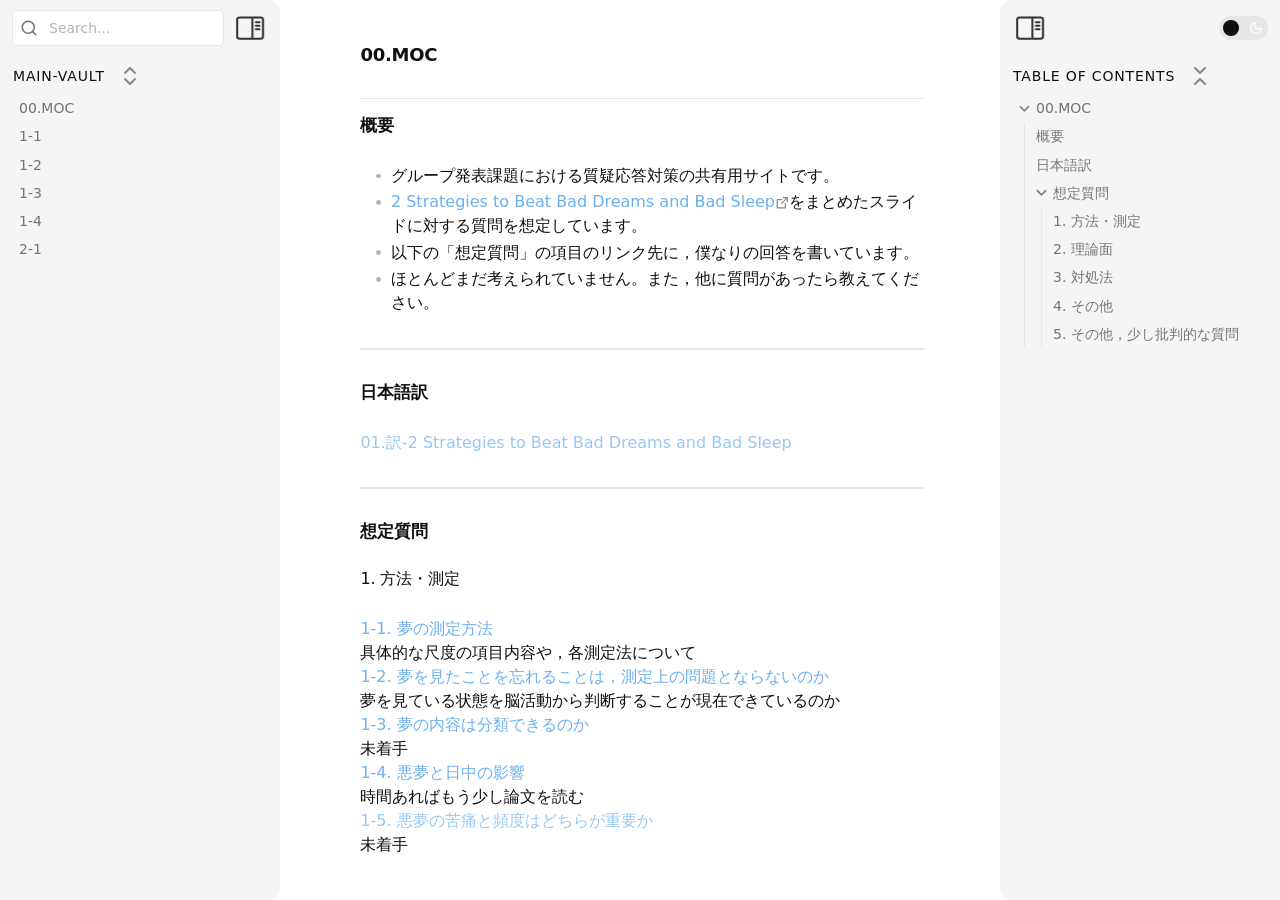
==== index.html @ abfc2b68 "initial commit" ====
<!DOCTYPE html> <html lang="ja"><head>
<title>00.MOC</title>
<base href=".">
<meta name="pathname" content="00.moc.html">
<meta name="description" content="main-vault - 00.MOC">
<meta property="og:title" content="00.MOC">
<meta property="og:description" content="main-vault - 00.MOC">
<meta property="og:type" content="website">
<meta property="og:url" content="00.moc.html">
<meta property="og:image" content="undefined">
<meta charset="UTF-8"><meta property="og:site_name" content="main-vault"><meta name="viewport" content="width=device-width, initial-scale=1.0, user-scalable=yes, minimum-scale=1.0, maximum-scale=5.0"><link rel="alternate" type="application/rss+xml" title="RSS Feed" href="site-lib/rss.xml"><script async="" id="webpage-script" src="site-lib/scripts/webpage.js" onload="this.onload=null;this.setAttribute(&quot;loaded&quot;, &quot;true&quot;)"></script><link rel="icon" href="site-lib/media/favicon.png"><link rel="stylesheet" href="site-lib/styles/obsidian.css"><link rel="stylesheet" href="site-lib/styles/theme.css"><link rel="preload" href="site-lib/styles/global-variable-styles.css" as="style" onload="this.onload=null;this.rel='stylesheet'"><noscript><link rel="stylesheet" href="site-lib/styles/global-variable-styles.css"></noscript><link rel="preload" href="site-lib/styles/main-styles.css" as="style" onload="this.onload=null;this.rel='stylesheet'"><noscript><link rel="stylesheet" href="site-lib/styles/main-styles.css"></noscript><style>body{--line-width:40em;--line-width-adaptive:40em;--file-line-width:40em;--sidebar-width:min(20em, 80vw);--collapse-arrow-size:11px;--tree-vertical-spacing:1.3em;--sidebar-margin:12px}:root{background-color:#202124}.sidebar{height:100%;font-size:14px;z-index:10;min-width:calc(var(--sidebar-width) + var(--divider-width-hover));max-width:calc(var(--sidebar-width) + var(--divider-width-hover));position:relative;overflow:hidden;overflow:clip;transition:min-width ease-in-out,max-width ease-in-out;transition-duration:.2s;contain:size}#left-sidebar{left:0}#right-sidebar{right:0}.sidebar.is-collapsed{min-width:0;max-width:0}.sidebar.floating{position:absolute}.sidebar .leaf-content{height:100%;min-width:calc(var(--sidebar-width) - var(--divider-width-hover));top:0;padding:var(--sidebar-margin);padding-top:4em;line-height:var(--line-height-tight);background-color:var(--background-secondary);transition:background-color,border-right,border-left,box-shadow;transition-duration:var(--color-fade-speed);transition-timing-function:ease-in-out;position:absolute;display:flex;flex-direction:column}.sidebar:not(.is-collapsed) .leaf-content{min-width:calc(max(100%,var(--sidebar-width)) - 3px);max-width:calc(max(100%,var(--sidebar-width)) - 3px)}#left-sidebar-content{left:0;border-top-right-radius:var(--radius-l);border-bottom-right-radius:var(--radius-l)}#right-sidebar-content{right:0;border-top-left-radius:var(--radius-l);border-bottom-left-radius:var(--radius-l)}.sidebar #left-sidebar-content,.sidebar #right-sidebar-content{contain:none!important;container-type:normal!important;animation:none!important}.sidebar:has(.leaf-content:empty):has(.topbar-content:empty){display:none}.sidebar-topbar{height:calc(2.3em + 2 * var(--sidebar-margin));width:var(--sidebar-width);padding:var(--sidebar-margin);z-index:1;position:fixed;display:flex;align-items:center;transition:width ease-in-out;transition-duration:inherit}.sidebar.is-collapsed .sidebar-topbar{width:calc(2.3em + var(--sidebar-margin) * 2)}.sidebar .sidebar-topbar.is-collapsed{width:0}#left-sidebar .sidebar-topbar{left:0;flex-direction:row;border-top-right-radius:var(--radius-l)}#right-sidebar .sidebar-topbar{right:0;flex-direction:row-reverse;border-top-left-radius:var(--radius-l)}#left-sidebar .topbar-content{margin-right:calc(2.3em + var(--sidebar-margin));flex-direction:row}#right-sidebar .topbar-content{margin-left:calc(2.3em + var(--sidebar-margin));flex-direction:row-reverse}.topbar-content{overflow:hidden visible;overflow:clip visible;width:100%;height:100%;display:flex;align-items:center;transition:inherit}.sidebar.is-collapsed .topbar-content{width:0;transition:inherit}.clickable-icon.sidebar-collapse-icon{background-color:transparent;color:var(--icon-color-focused);padding:2px!important;margin:0!important;height:100%!important;width:2.3em!important;margin-inline:0.14em!important;position:absolute}#left-sidebar .clickable-icon.sidebar-collapse-icon{transform:rotateY(180deg);right:var(--sidebar-margin)}#right-sidebar .clickable-icon.sidebar-collapse-icon{transform:rotateY(180deg);left:var(--sidebar-margin)}.clickable-icon.sidebar-collapse-icon svg.svg-icon{width:100%;height:100%}.feature-title{margin-left:1px;text-transform:uppercase;letter-spacing:.06em;margin-top:.75em;margin-bottom:.75em}.feature-header{display:flex;align-items:center;padding-top:0;font-size:1em;padding-left:0}body.floating-sidebars .sidebar{position:absolute}body{transition:background-color var(--color-fade-speed) ease-in-out}#navbar:not(:empty){display:flex;align-items:center;justify-content:space-between;padding:.5em 1em;width:100%}#main{display:flex;flex-direction:column;height:100%;width:100%;align-items:stretch;justify-content:center}#main-horizontal{display:flex;flex-direction:row;flex-grow:1;width:100%;align-items:stretch;justify-content:center}#center-content{flex-basis:100%;max-width:100%;width:100%;height:100%;display:flex;flex-direction:column;align-items:center;transition:opacity .2s ease-in-out;contain:inline-size}.hide{opacity:0!important;transition:opacity .2s ease-in-out;pointer-events:none}#center-content>.obsidian-document{padding-left:2em;padding-right:1em;margin-bottom:0;width:100%;width:-webkit-fill-available;width:-moz-available;width:fill-available;transition:background-color var(--color-fade-speed) ease-in-out;border-top-right-radius:var(--window-radius,var(--radius-m));border-top-left-radius:var(--window-radius,var(--radius-m));overflow-x:hidden!important;overflow-y:auto!important;display:flex!important;flex-direction:column!important;align-items:center!important;contain:inline-size}body #center-content>.obsidian-document>.markdown-preview-sizer{padding-bottom:80vh;width:100%;max-width:var(--line-width);flex-basis:var(--line-width);transition:background-color var(--color-fade-speed) ease-in-out;contain:inline-size}#center-content>.obsidian-document>div{width:100%!important;transition:background-color var(--color-fade-speed) ease-in-out;contain:inline-size}#center-content>.obsidian-document:not([data-type=markdown]).embed{display:flex;padding:1em;height:100%;width:100%;align-items:center;justify-content:center}#center-content>.obsidian-document:not([data-type=markdown]).embed>*{max-width:100%;max-height:100%;object-fit:contain}:not(h1,h2,h3,h4,h5,h6,li):has(> :is(.math,table)){overflow-x:auto!important}#center-content>.obsidian-document:not([data-type=markdown]){overflow-x:auto;contain:content;padding:0;margin:0;height:100%}.obsidian-document[data-type=attachment]{display:flex;flex-direction:column;align-items:center;justify-content:center;height:100%;width:100%}.obsidian-document[data-type=attachment]>*{outline:0;border:none;box-shadow:none}.obsidian-document[data-type=attachment] :is(img){max-width:90%;max-height:90%;object-fit:contain}.obsidian-document[data-type=attachment]>:is(audio){width:100%;max-width:min(90%,var(--line-width))}.obsidian-document[data-type=attachment]>:is(embed,iframe,video){width:100%;height:100%;max-width:100%;max-height:100%;object-fit:contain}.canvas-wrapper>:is(.header,.footer){z-index:100;position:absolute;display:flex;justify-content:center;flex-direction:column;width:100%;align-items:center}.scroll-highlight{position:absolute;width:100%;height:100%;pointer-events:none;z-index:1000;background-color:hsla(var(--color-accent-hsl),.25);opacity:0;padding:1em;inset:50%;translate:-50% -50%;border-radius:var(--radius-s)}</style><script defer="">async function loadIncludes(){let e=document.querySelectorAll("link[itemprop='include']");for(const t of e){let e=t.getAttribute("href");try{let o="";if(e.startsWith("https:")||e.startsWith("http:")||"file:"!=window.location.protocol){const n=await fetch(e);if(!n.ok){console.log("Could not include file: "+e),t?.remove();continue}o=await n.text()}else{const t=document.getElementById(btoa(encodeURI(e)));if(t){const e=JSON.parse(decodeURI(atob(t.getAttribute("value")??"")));o=e?.data??""}}let n=document.createRange().createContextualFragment(o);t.before(n),t.remove(),console.log("Included text: "+o),console.log("Included file: "+e)}catch(o){t?.remove(),console.log("Could not include file: "+e,o);continue}}}document.addEventListener("DOMContentLoaded",(()=>{loadIncludes()}));let isFileProtocol="file:"==location.protocol;function waitLoadScripts(e,t){let o=e.map((e=>document.getElementById(e+"-script")));!function e(n){let l=o[n],c=n+1;l?(l&&"true"!=l.getAttribute("loaded")||n<o.length&&e(c),n<o.length&&l.addEventListener("load",(()=>e(c)))):n<o.length?e(c):t()}(0)}</script></head><body class="publish css-settings-manager mod-windows is-hidden-frameless styled-scrollbars show-inline-title show-ribbon show-view-header is-focused"><script defer="">let theme=localStorage.getItem("theme")||(window.matchMedia("(prefers-color-scheme: dark)").matches?"dark":"light");"dark"==theme?(document.body.classList.add("theme-dark"),document.body.classList.remove("theme-light")):(document.body.classList.add("theme-light"),document.body.classList.remove("theme-dark")),window.innerWidth<480?document.body.classList.add("is-phone"):window.innerWidth<768?document.body.classList.add("is-tablet"):window.innerWidth<1024?document.body.classList.add("is-small-screen"):document.body.classList.add("is-large-screen")</script><div class="parsed-feature-container" style="display: contents;"><link itemprop="include" href="site-lib/html/custom-head-content-content.html"></div><div id="main"><div id="navbar"></div><div id="main-horizontal"><div id="left-content" class="leaf" style="--sidebar-width: var(--sidebar-width-left);"><div id="left-sidebar" class="sidebar"><div class="sidebar-handle"></div><div class="sidebar-topbar"><div class="topbar-content"><div id="search-container"><div id="search-wrapper"><input enterkeyhint="search" type="search" spellcheck="false" placeholder="Search..."><div aria-label="Clear search" id="search-clear-button"></div></div></div></div><div class="clickable-icon sidebar-collapse-icon"><svg xmlns="http://www.w3.org/2000/svg" width="100%" height="100%" viewBox="0 0 24 24" fill="none" stroke="currentColor" stroke-width="3" stroke-linecap="round" stroke-linejoin="round" class="svg-icon"><path d="M21 3H3C1.89543 3 1 3.89543 1 5V19C1 20.1046 1.89543 21 3 21H21C22.1046 21 23 20.1046 23 19V5C23 3.89543 22.1046 3 21 3Z"></path><path d="M10 4V20"></path><path d="M4 7H7"></path><path d="M4 10H7"></path><path d="M4 13H7"></path></svg></div></div><div class="sidebar-content-wrapper"><div id="left-sidebar-content" class="leaf-content"><link itemprop="include" href="site-lib/html/file-tree-content.html"></div></div><script defer="">let ls = document.querySelector("#left-sidebar"); ls.classList.toggle("is-collapsed", window.innerWidth < 768); ls.style.setProperty("--sidebar-width", localStorage.getItem("sidebar-left-width"));</script></div></div><div id="center-content" class="leaf"><div class="obsidian-document markdown-preview-view markdown-rendered node-insert-event is-readable-line-width allow-fold-headings allow-fold-lists show-indentation-guide show-properties" data-type="markdown"><style id="MJX-CHTML-styles"></style><div class="markdown-preview-sizer markdown-preview-section"><div class="header"><h1 class="page-title heading inline-title" id="00.MOC_0">00.MOC</h1><div class="data-bar"></div></div><div class="markdown-preview-pusher" style="width: 1px; height: 0.1px; margin-bottom: 0px;"></div><div class="el-h2"><h2 data-heading="概要" dir="auto" class="heading" id="概要_0"><span class="heading-collapse-indicator collapse-indicator collapse-icon"><svg xmlns="http://www.w3.org/2000/svg" width="24" height="24" viewBox="0 0 24 24" fill="none" stroke="currentColor" stroke-width="2" stroke-linecap="round" stroke-linejoin="round" class="svg-icon right-triangle"><path d="M3 8L12 17L21 8"></path></svg></span>概要</h2></div><div class="el-ul"><ul class="has-list-bullet">
<li data-line="0" dir="auto"><span class="list-bullet"></span>グループ発表課題における質疑応答対策の共有用サイトです。</li>
<li data-line="1" dir="auto"><span class="list-bullet"></span><a data-tooltip-position="top" aria-label="https://www.psychologytoday.com/us/blog/social-instincts/202208/2-strategies-beat-bad-dreams-and-bad-sleep" rel="noopener nofollow" class="external-link is-unresolved" href="https://www.psychologytoday.com/us/blog/social-instincts/202208/2-strategies-beat-bad-dreams-and-bad-sleep" target="_self">2 Strategies to Beat Bad Dreams and Bad Sleep</a>をまとめたスライドに対する質問を想定しています。</li>
<li data-line="2" dir="auto"><span class="list-bullet"></span>以下の「想定質問」の項目のリンク先に，僕なりの回答を書いています。</li>
<li data-line="3" dir="auto"><span class="list-bullet"></span>ほとんどまだ考えられていません。また，他に質問があったら教えてください。</li>
</ul></div><div class="el-hr"><hr></div><div class="el-h2"><h2 data-heading="日本語訳" dir="auto" class="heading" id="日本語訳_0"><span class="heading-collapse-indicator collapse-indicator collapse-icon"><svg xmlns="http://www.w3.org/2000/svg" width="24" height="24" viewBox="0 0 24 24" fill="none" stroke="currentColor" stroke-width="2" stroke-linecap="round" stroke-linejoin="round" class="svg-icon right-triangle"><path d="M3 8L12 17L21 8"></path></svg></span>日本語訳</h2></div><div class="el-p"><p dir="auto"><a data-href="01.訳-2 Strategies to Beat Bad Dreams and Bad Sleep" href="40_knowledge/夢，悪夢/01.訳-2-strategies-to-beat-bad-dreams-and-bad-sleep.html" class="internal-link" target="_self" rel="noopener nofollow">01.訳-2 Strategies to Beat Bad Dreams and Bad Sleep</a></p></div><div class="el-hr"><hr></div><div class="el-h2"><h2 data-heading="想定質問" dir="auto" class="heading" id="想定質問_0"><span class="heading-collapse-indicator collapse-indicator collapse-icon"><svg xmlns="http://www.w3.org/2000/svg" width="24" height="24" viewBox="0 0 24 24" fill="none" stroke="currentColor" stroke-width="2" stroke-linecap="round" stroke-linejoin="round" class="svg-icon right-triangle"><path d="M3 8L12 17L21 8"></path></svg></span>想定質問</h2></div><div class="el-h3"><h3 data-heading="1. 方法・測定" dir="auto" class="heading" id="1._方法・測定_0"><span class="heading-collapse-indicator collapse-indicator collapse-icon"><svg xmlns="http://www.w3.org/2000/svg" width="24" height="24" viewBox="0 0 24 24" fill="none" stroke="currentColor" stroke-width="2" stroke-linecap="round" stroke-linejoin="round" class="svg-icon right-triangle"><path d="M3 8L12 17L21 8"></path></svg></span>1. 方法・測定</h3></div><div class="el-p"><p dir="auto"><a data-tooltip-position="top" aria-label="1-1" data-href="1-1" href="1-1.html" class="internal-link" target="_self" rel="noopener nofollow">1-1. 夢の測定方法</a><br>
具体的な尺度の項目内容や，各測定法について<br>
<a data-tooltip-position="top" aria-label="1-2" data-href="1-2" href="1-2.html" class="internal-link" target="_self" rel="noopener nofollow">1-2. 夢を見たことを忘れることは，測定上の問題とならないのか</a><br>
夢を見ている状態を脳活動から判断することが現在できているのか<br>
<a data-tooltip-position="top" aria-label="1-3" data-href="1-3" href="1-3.html" class="internal-link" target="_self" rel="noopener nofollow">1-3. 夢の内容は分類できるのか</a><br>
未着手<br>
<a data-tooltip-position="top" aria-label="1-4" data-href="1-4" href="1-4.html" class="internal-link" target="_self" rel="noopener nofollow">1-4. 悪夢と日中の影響</a><br>
時間あればもう少し論文を読む<br>
<a data-tooltip-position="top" aria-label="1-5" data-href="1-5" href=".html" class="internal-link" target="_self" rel="noopener nofollow">1-5. 悪夢の苦痛と頻度はどちらが重要か</a><br>
未着手<br>
<br></p></div><div class="el-h3"><h3 data-heading="2. 理論面" dir="auto" class="heading" id="2._理論面_0"><span class="heading-collapse-indicator collapse-indicator collapse-icon"><svg xmlns="http://www.w3.org/2000/svg" width="24" height="24" viewBox="0 0 24 24" fill="none" stroke="currentColor" stroke-width="2" stroke-linecap="round" stroke-linejoin="round" class="svg-icon right-triangle"><path d="M3 8L12 17L21 8"></path></svg></span>2. 理論面</h3></div><div class="el-p"><p dir="auto"><a data-tooltip-position="top" aria-label="2-1" data-href="2-1" href="2-1.html" class="internal-link" target="_self" rel="noopener nofollow">2-1. フロイトの夢理論について/現在においても支持されているのか</a><br>
よさそう
<a data-tooltip-position="top" aria-label="2-2" data-href="2-2" href="2-2.html" class="internal-link" target="_self" rel="noopener nofollow">2-2. 神経細胞のランダムな活動による説明について</a><br>
AIMモデルについて
<a data-tooltip-position="top" aria-label="2-3" data-href="2-3" href=".html" class="internal-link" target="_self" rel="noopener nofollow">2-3. 進化心理学者による説明について</a><br>
<a data-tooltip-position="top" aria-label="2-4" data-href="2-4" href=".html" class="internal-link" target="_self" rel="noopener nofollow">2-4. 筆者の考えについて</a><br>
<a data-tooltip-position="top" aria-label="2-5" data-href="2-5" href=".html" class="internal-link" target="_self" rel="noopener nofollow">2-5. 夢に関する見解の各立場の違い</a><br>
<a data-tooltip-position="top" aria-label="2-6" data-href="2-6" href=".html" class="internal-link" target="_self" rel="noopener nofollow">2-6. 夢は心理状態を本当に反映していると言えるのか？</a><br>
<a data-tooltip-position="top" aria-label="2-7" data-href="2-7" href=".html" class="internal-link" target="_self" rel="noopener nofollow">2-7. 悪夢には適応的な意味があるのか (悪夢は不安を単に表す？/不安を処理・対処する？)</a><br>
<a data-tooltip-position="top" aria-label="2-8" data-href="2-8" href=".html" class="internal-link" target="_self" rel="noopener nofollow">2-8. トラウマやPTSD患者の悪夢については説明できないのではないか</a><br>
<br></p></div><div class="el-h3"><h3 data-heading="3. 対処法" dir="auto" class="heading" id="3._対処法_0"><span class="heading-collapse-indicator collapse-indicator collapse-icon"><svg xmlns="http://www.w3.org/2000/svg" width="24" height="24" viewBox="0 0 24 24" fill="none" stroke="currentColor" stroke-width="2" stroke-linecap="round" stroke-linejoin="round" class="svg-icon right-triangle"><path d="M3 8L12 17L21 8"></path></svg></span>3. 対処法</h3></div><div class="el-p"><p dir="auto"><a data-tooltip-position="top" aria-label="3-1" data-href="3-1" href=".html" class="internal-link" target="_self" rel="noopener nofollow">3-1. メンタルヘルスに関するサポートを探すことは，夢と関係するか</a><br>
<a data-tooltip-position="top" aria-label="3-2" data-href="3-2" href=".html" class="internal-link" target="_self" rel="noopener nofollow">3-2. 安心できるものを使うことで悪夢が減ることには，根拠があるか</a><br>
<a data-tooltip-position="top" aria-label="3-3" data-href="3-3" href=".html" class="internal-link" target="_self" rel="noopener nofollow">3-3. 悪夢回復治療の根拠/IRT (Imagery Rehearsal Therapy) について</a><br>
<a data-tooltip-position="top" aria-label="3-4" data-href="3-4" href=".html" class="internal-link" target="_self" rel="noopener nofollow">3-4. トラウマに関する悪夢への対処方法</a><br>
<a data-tooltip-position="top" aria-label="3-5" data-href="3-5" href=".html" class="internal-link" target="_self" rel="noopener nofollow">3-5. 薬物療法はないのか (睡眠薬の夢に対する効果など)</a><br>
<br></p></div><div class="el-h3"><h3 data-heading="4. その他" dir="auto" class="heading" id="4._その他_0"><span class="heading-collapse-indicator collapse-indicator collapse-icon"><svg xmlns="http://www.w3.org/2000/svg" width="24" height="24" viewBox="0 0 24 24" fill="none" stroke="currentColor" stroke-width="2" stroke-linecap="round" stroke-linejoin="round" class="svg-icon right-triangle"><path d="M3 8L12 17L21 8"></path></svg></span>4. その他</h3></div><div class="el-p"><p dir="auto"><a data-tooltip-position="top" aria-label="4-1" data-href="4-1" href=".html" class="internal-link" target="_self" rel="noopener nofollow">4-1. 夢・悪夢の定義</a><br>
<a data-tooltip-position="top" aria-label="4-2" data-href="4-2" href=".html" class="internal-link" target="_self" rel="noopener nofollow">4-2. 悪夢を見ることは，そもそもよくないことなのか</a><br>
<a data-tooltip-position="top" aria-label="4-3" data-href="4-3" href=".html" class="internal-link" target="_self" rel="noopener nofollow">4-3. nightmareとbad dreamの違い</a><br>
<a data-tooltip-position="top" aria-label="4-4" data-href="4-4" href=".html" class="internal-link" target="_self" rel="noopener nofollow">4-4. 睡眠衛生，カフェイン，スマホ使用，生活リズムは悪夢と関連するか</a><br>
<a data-tooltip-position="top" aria-label="4-5" data-href="4-5" href=".html" class="internal-link" target="_self" rel="noopener nofollow">4-5. 悪夢と不眠は関係するか</a><br>
<a data-tooltip-position="top" aria-label="4-6" data-href="4-6" href=".html" class="internal-link" target="_self" rel="noopener nofollow">4-6. 夜驚症との関係はあるか</a><br>
<a data-href="4-7. 夢日記はいいのか，悪いのか" href=".html" class="internal-link" target="_self" rel="noopener nofollow">4-7. 夢日記はいいのか，悪いのか</a>
<br></p></div><div class="el-h3"><h3 data-heading="5. その他，少し批判的な質問" dir="auto" class="heading" id="5._その他，少し批判的な質問_0"><span class="heading-collapse-indicator collapse-indicator collapse-icon"><svg xmlns="http://www.w3.org/2000/svg" width="24" height="24" viewBox="0 0 24 24" fill="none" stroke="currentColor" stroke-width="2" stroke-linecap="round" stroke-linejoin="round" class="svg-icon right-triangle"><path d="M3 8L12 17L21 8"></path></svg></span>5. その他，少し批判的な質問</h3></div><div class="el-p"><p dir="auto"><a data-tooltip-position="top" aria-label="5-1" data-href="5-1" href=".html" class="internal-link" target="_self" rel="noopener nofollow">5-1. 著者の主張はどの研究に基づくのか</a><br>
<a data-tooltip-position="top" aria-label="5-2" data-href="5-2" href=".html" class="internal-link" target="_self" rel="noopener nofollow">5-2. 悪夢の原因を不安だけに帰すのは単純化しすぎではないか (他の要因)</a>
<a data-tooltip-position="top" aria-label="5-3" data-href="5-3" href=".html" class="internal-link" target="_self" rel="noopener nofollow">5-3. 筆者の主張は，悪夢を見る人を「心理的に問題がある」とみなす危険性はないのか</a><br>
<a data-tooltip-position="top" aria-label="5-4" data-href="5-4" href=".html" class="internal-link" target="_self" rel="noopener nofollow">5-4. 悪夢の解釈に文化差はあるか</a>  </p></div><div class="footer"><div class="data-bar"></div></div></div></div></div><div id="right-content" class="leaf" style="--sidebar-width: var(--sidebar-width-right);"><div id="right-sidebar" class="sidebar"><div class="sidebar-handle"></div><div class="sidebar-topbar"><div class="topbar-content"><label class="theme-toggle-container" for="theme-toggle-input" id=""><input class="theme-toggle-input" type="checkbox" id="theme-toggle-input"><div class="toggle-background"></div></label></div><div class="clickable-icon sidebar-collapse-icon"><svg xmlns="http://www.w3.org/2000/svg" width="100%" height="100%" viewBox="0 0 24 24" fill="none" stroke="currentColor" stroke-width="3" stroke-linecap="round" stroke-linejoin="round" class="svg-icon"><path d="M21 3H3C1.89543 3 1 3.89543 1 5V19C1 20.1046 1.89543 21 3 21H21C22.1046 21 23 20.1046 23 19V5C23 3.89543 22.1046 3 21 3Z"></path><path d="M10 4V20"></path><path d="M4 7H7"></path><path d="M4 10H7"></path><path d="M4 13H7"></path></svg></div></div><div class="sidebar-content-wrapper"><div id="right-sidebar-content" class="leaf-content"><div id="outline" class=" tree-container"><div class="feature-header"><div class="feature-title">Table Of Contents</div><button class="clickable-icon nav-action-button tree-collapse-all" aria-label="Collapse All"><svg xmlns="http://www.w3.org/2000/svg" width="24" height="24" viewBox="0 0 24 24" fill="none" stroke="currentColor" stroke-width="2" stroke-linecap="round" stroke-linejoin="round"></svg></button></div><div class="tree-item mod-collapsible" data-depth="1"><a class="tree-item-self is-clickable mod-collapsible" href="00.moc.html#00.MOC_0" data-path="#00.MOC_0"><div class="tree-item-icon collapse-icon"><svg xmlns="http://www.w3.org/2000/svg" width="24" height="24" viewBox="0 0 24 24" fill="none" stroke="currentColor" stroke-width="2" stroke-linecap="round" stroke-linejoin="round" class="svg-icon right-triangle"><path d="M3 8L12 17L21 8"></path></svg></div><div class="tree-item-inner heading-link" heading-name="00.MOC">00.MOC</div></a><div class="tree-item-children"><div class="tree-item" data-depth="2"><a class="tree-item-self is-clickable" href="00.moc.html#概要_0" data-path="#概要_0"><div class="tree-item-inner heading-link" heading-name="概要">概要</div></a><div class="tree-item-children"></div></div><div class="tree-item" data-depth="2"><a class="tree-item-self is-clickable" href="00.moc.html#日本語訳_0" data-path="#日本語訳_0"><div class="tree-item-inner heading-link" heading-name="日本語訳">日本語訳</div></a><div class="tree-item-children"></div></div><div class="tree-item mod-collapsible" data-depth="2"><a class="tree-item-self is-clickable mod-collapsible" href="00.moc.html#想定質問_0" data-path="#想定質問_0"><div class="tree-item-icon collapse-icon"><svg xmlns="http://www.w3.org/2000/svg" width="24" height="24" viewBox="0 0 24 24" fill="none" stroke="currentColor" stroke-width="2" stroke-linecap="round" stroke-linejoin="round" class="svg-icon right-triangle"><path d="M3 8L12 17L21 8"></path></svg></div><div class="tree-item-inner heading-link" heading-name="想定質問">想定質問</div></a><div class="tree-item-children"><div class="tree-item" data-depth="3"><a class="tree-item-self is-clickable" href="00.moc.html#1._方法・測定_0" data-path="#1._方法・測定_0"><div class="tree-item-inner heading-link" heading-name="1. 方法・測定">1. 方法・測定</div></a><div class="tree-item-children"></div></div><div class="tree-item" data-depth="3"><a class="tree-item-self is-clickable" href="00.moc.html#2._理論面_0" data-path="#2._理論面_0"><div class="tree-item-inner heading-link" heading-name="2. 理論面">2. 理論面</div></a><div class="tree-item-children"></div></div><div class="tree-item" data-depth="3"><a class="tree-item-self is-clickable" href="00.moc.html#3._対処法_0" data-path="#3._対処法_0"><div class="tree-item-inner heading-link" heading-name="3. 対処法">3. 対処法</div></a><div class="tree-item-children"></div></div><div class="tree-item" data-depth="3"><a class="tree-item-self is-clickable" href="00.moc.html#4._その他_0" data-path="#4._その他_0"><div class="tree-item-inner heading-link" heading-name="4. その他">4. その他</div></a><div class="tree-item-children"></div></div><div class="tree-item" data-depth="3"><a class="tree-item-self is-clickable" href="00.moc.html#5._その他，少し批判的な質問_0" data-path="#5._その他，少し批判的な質問_0"><div class="tree-item-inner heading-link" heading-name="5. その他，少し批判的な質問">5. その他，少し批判的な質問</div></a><div class="tree-item-children"></div></div></div></div></div></div></div></div></div><script defer="">let rs = document.querySelector("#right-sidebar"); rs.classList.toggle("is-collapsed", window.innerWidth < 768); rs.style.setProperty("--sidebar-width", localStorage.getItem("sidebar-right-width"));</script></div></div></div></div></body></html>
---- site-lib/styles/obsidian.css ----
.dialog{--csstools-light-dark-toggle--4:var(--csstools-color-scheme--dark) white;--dialog-bg-color:var(--csstools-light-dark-toggle--4, #1c1b22);--csstools-light-dark-toggle--5:var(--csstools-color-scheme--dark) white;--dialog-border-color:var(--csstools-light-dark-toggle--5, #1c1b22);--csstools-light-dark-toggle--33:var(--csstools-color-scheme--dark) rgba(58, 57, 68, 0.2);--dialog-shadow:0 2px 14px 0 var(--csstools-light-dark-toggle--33, #15141a);--csstools-light-dark-toggle--6:var(--csstools-color-scheme--dark) #15141a;--text-primary-color:var(--csstools-light-dark-toggle--6, #fbfbfe);--csstools-light-dark-toggle--7:var(--csstools-color-scheme--dark) #5b5b66;--text-secondary-color:var(--csstools-light-dark-toggle--7, #cfcfd8);--hover-filter:brightness(0.9);--csstools-light-dark-toggle--8:var(--csstools-color-scheme--dark) #0060df;--link-fg-color:var(--csstools-light-dark-toggle--8, #0df);--csstools-light-dark-toggle--9:var(--csstools-color-scheme--dark) #0250bb;--link-hover-fg-color:var(--csstools-light-dark-toggle--9, #80ebff);--csstools-light-dark-toggle--10:var(--csstools-color-scheme--dark) #f0f0f4;--separator-color:var(--csstools-light-dark-toggle--10, #52525e);--textarea-border-color:#8f8f9d;--csstools-light-dark-toggle--11:var(--csstools-color-scheme--dark) white;--textarea-bg-color:var(--csstools-light-dark-toggle--11, #42414d);--textarea-fg-color:var(--text-secondary-color);--csstools-light-dark-toggle--12:var(--csstools-color-scheme--dark) #f0f0f4;--radio-bg-color:var(--csstools-light-dark-toggle--12, #2b2a33);--csstools-light-dark-toggle--13:var(--csstools-color-scheme--dark) #fbfbfe;--radio-checked-bg-color:var(--csstools-light-dark-toggle--13, #15141a);--radio-border-color:#8f8f9d;--csstools-light-dark-toggle--14:var(--csstools-color-scheme--dark) #0060df;--radio-checked-border-color:var(--csstools-light-dark-toggle--14, #0df);--csstools-light-dark-toggle--34:var(--csstools-color-scheme--dark) rgba(21, 20, 26, 0.07);--button-secondary-bg-color:var(--csstools-light-dark-toggle--34, rgba(251, 251, 254, 0.07));--button-secondary-fg-color:var(--text-primary-color);--button-secondary-border-color:var(--button-secondary-bg-color);--csstools-light-dark-toggle--35:var(--csstools-color-scheme--dark) rgba(21, 20, 26, 0.21);--button-secondary-active-bg-color:var(--csstools-light-dark-toggle--35, rgba(251, 251, 254, 0.21));--button-secondary-active-fg-color:var(--button-secondary-fg-color);--button-secondary-active-border-color:var(--button-secondary-bg-color);--csstools-light-dark-toggle--36:var(--csstools-color-scheme--dark) rgba(21, 20, 26, 0.14);--button-secondary-hover-bg-color:var(--csstools-light-dark-toggle--36, rgba(251, 251, 254, 0.14));--button-secondary-hover-fg-color:var(--button-secondary-fg-color);--button-secondary-hover-border-color:var(--button-secondary-hover-bg-color);--button-secondary-disabled-bg-color:var(--button-secondary-bg-color);--button-secondary-disabled-border-color:var(--button-secondary-border-color);--button-secondary-disabled-fg-color:var(--button-secondary-fg-color);--csstools-light-dark-toggle--15:var(--csstools-color-scheme--dark) #0060df;--button-primary-bg-color:var(--csstools-light-dark-toggle--15, #0df);--csstools-light-dark-toggle--16:var(--csstools-color-scheme--dark) #fbfbfe;--button-primary-fg-color:var(--csstools-light-dark-toggle--16, #15141a);--button-primary-border-color:var(--button-primary-bg-color);--csstools-light-dark-toggle--17:var(--csstools-color-scheme--dark) #054096;--button-primary-active-bg-color:var(--csstools-light-dark-toggle--17, #aaf2ff);--button-primary-active-fg-color:var(--button-primary-fg-color);--button-primary-active-border-color:var(--button-primary-active-bg-color);--csstools-light-dark-toggle--18:var(--csstools-color-scheme--dark) #0250bb;--button-primary-hover-bg-color:var(--csstools-light-dark-toggle--18, #80ebff);--button-primary-hover-fg-color:var(--button-primary-fg-color);--button-primary-hover-border-color:var(--button-primary-hover-bg-color);--button-primary-disabled-bg-color:var(--button-primary-bg-color);--button-primary-disabled-border-color:var(--button-primary-border-color);--button-primary-disabled-fg-color:var(--button-primary-fg-color);--button-disabled-opacity:0.4;--csstools-light-dark-toggle--19:var(--csstools-color-scheme--dark) white;--input-text-bg-color:var(--csstools-light-dark-toggle--19, #42414d);--input-text-fg-color:var(--text-primary-color);font-variant:normal;font-size:13px;font-weight:400;line-height:150%;border-radius:4px;padding:12px 16px;--csstools-light-dark-toggle--37:var(--csstools-color-scheme--dark) white;border:1px solid var(--dialog-border-color);--csstools-light-dark-toggle--38:var(--csstools-color-scheme--dark) white;background:var(--dialog-bg-color);--csstools-light-dark-toggle--39:var(--csstools-color-scheme--dark) #15141a;color:var(--text-primary-color);--csstools-light-dark-toggle--40:var(--csstools-color-scheme--dark) rgba(58, 57, 68, 0.2);box-shadow:var(--dialog-shadow)}@supports (color:light-dark(red,red)){.dialog{--dialog-bg-color:light-dark(white, #1c1b22);--dialog-border-color:light-dark(white, #1c1b22);--dialog-shadow:0 2px 14px 0 light-dark(rgba(58, 57, 68, 0.2), #15141a);--text-primary-color:light-dark(#15141a, #fbfbfe);--text-secondary-color:light-dark(#5b5b66, #cfcfd8);--link-fg-color:light-dark(#0060df, #0df);--link-hover-fg-color:light-dark(#0250bb, #80ebff);--separator-color:light-dark(#f0f0f4, #52525e);--textarea-bg-color:light-dark(white, #42414d);--radio-bg-color:light-dark(#f0f0f4, #2b2a33);--radio-checked-bg-color:light-dark(#fbfbfe, #15141a);--radio-checked-border-color:light-dark(#0060df, #0df);--button-secondary-bg-color:light-dark(
    rgba(21, 20, 26, 0.07),
    rgba(251, 251, 254, 0.07)
  );--button-secondary-active-bg-color:light-dark(
    rgba(21, 20, 26, 0.21),
    rgba(251, 251, 254, 0.21)
  );--button-secondary-hover-bg-color:light-dark(
    rgba(21, 20, 26, 0.14),
    rgba(251, 251, 254, 0.14)
  );--button-primary-bg-color:light-dark(#0060df, #0df);--button-primary-fg-color:light-dark(#fbfbfe, #15141a);--button-primary-active-bg-color:light-dark(#054096, #aaf2ff);--button-primary-hover-bg-color:light-dark(#0250bb, #80ebff);--input-text-bg-color:light-dark(white, #42414d)}}.dialog *{--csstools-light-dark-toggle--33:var(--csstools-color-scheme--dark) rgba(58, 57, 68, 0.2);--dialog-shadow:0 2px 14px 0 var(--csstools-light-dark-toggle--33, #15141a)}.dialog *{--csstools-light-dark-toggle--34:var(--csstools-color-scheme--dark) rgba(21, 20, 26, 0.07);--button-secondary-bg-color:var(--csstools-light-dark-toggle--34, rgba(251, 251, 254, 0.07))}.dialog *{--csstools-light-dark-toggle--35:var(--csstools-color-scheme--dark) rgba(21, 20, 26, 0.21);--button-secondary-active-bg-color:var(--csstools-light-dark-toggle--35, rgba(251, 251, 254, 0.21))}.dialog *{--csstools-light-dark-toggle--36:var(--csstools-color-scheme--dark) rgba(21, 20, 26, 0.14);--button-secondary-hover-bg-color:var(--csstools-light-dark-toggle--36, rgba(251, 251, 254, 0.14))}.dialog *{--csstools-light-dark-toggle--4:var(--csstools-color-scheme--dark) white;--dialog-bg-color:var(--csstools-light-dark-toggle--4, #1c1b22)}.dialog *{--csstools-light-dark-toggle--5:var(--csstools-color-scheme--dark) white;--dialog-border-color:var(--csstools-light-dark-toggle--5, #1c1b22)}.dialog *{--csstools-light-dark-toggle--6:var(--csstools-color-scheme--dark) #15141a;--text-primary-color:var(--csstools-light-dark-toggle--6, #fbfbfe)}.dialog *{--csstools-light-dark-toggle--7:var(--csstools-color-scheme--dark) #5b5b66;--text-secondary-color:var(--csstools-light-dark-toggle--7, #cfcfd8)}.dialog *{--csstools-light-dark-toggle--8:var(--csstools-color-scheme--dark) #0060df;--link-fg-color:var(--csstools-light-dark-toggle--8, #0df)}.dialog *{--csstools-light-dark-toggle--9:var(--csstools-color-scheme--dark) #0250bb;--link-hover-fg-color:var(--csstools-light-dark-toggle--9, #80ebff)}.dialog *{--csstools-light-dark-toggle--10:var(--csstools-color-scheme--dark) #f0f0f4;--separator-color:var(--csstools-light-dark-toggle--10, #52525e)}.dialog *{--csstools-light-dark-toggle--11:var(--csstools-color-scheme--dark) white;--textarea-bg-color:var(--csstools-light-dark-toggle--11, #42414d)}.dialog *{--csstools-light-dark-toggle--12:var(--csstools-color-scheme--dark) #f0f0f4;--radio-bg-color:var(--csstools-light-dark-toggle--12, #2b2a33)}.dialog *{--csstools-light-dark-toggle--13:var(--csstools-color-scheme--dark) #fbfbfe;--radio-checked-bg-color:var(--csstools-light-dark-toggle--13, #15141a)}.dialog *{--csstools-light-dark-toggle--14:var(--csstools-color-scheme--dark) #0060df;--radio-checked-border-color:var(--csstools-light-dark-toggle--14, #0df)}.dialog *{--csstools-light-dark-toggle--15:var(--csstools-color-scheme--dark) #0060df;--button-primary-bg-color:var(--csstools-light-dark-toggle--15, #0df)}.dialog *{--csstools-light-dark-toggle--16:var(--csstools-color-scheme--dark) #fbfbfe;--button-primary-fg-color:var(--csstools-light-dark-toggle--16, #15141a)}.dialog *{--csstools-light-dark-toggle--17:var(--csstools-color-scheme--dark) #054096;--button-primary-active-bg-color:var(--csstools-light-dark-toggle--17, #aaf2ff)}.dialog *{--csstools-light-dark-toggle--18:var(--csstools-color-scheme--dark) #0250bb;--button-primary-hover-bg-color:var(--csstools-light-dark-toggle--18, #80ebff)}.dialog *{--csstools-light-dark-toggle--19:var(--csstools-color-scheme--dark) white;--input-text-bg-color:var(--csstools-light-dark-toggle--19, #42414d)}@media (prefers-color-scheme:dark){.dialog{--hover-filter:brightness(1.4);--button-disabled-opacity:0.6}}@media screen and (forced-colors:active){.dialog{--dialog-bg-color:Canvas;--dialog-border-color:CanvasText;--dialog-shadow:none;--text-primary-color:CanvasText;--text-secondary-color:CanvasText;--hover-filter:none;--link-fg-color:LinkText;--link-hover-fg-color:LinkText;--separator-color:CanvasText;--textarea-border-color:ButtonBorder;--textarea-bg-color:Field;--textarea-fg-color:ButtonText;--radio-bg-color:ButtonFace;--radio-checked-bg-color:ButtonFace;--radio-border-color:ButtonText;--radio-checked-border-color:ButtonText;--button-secondary-bg-color:HighlightText;--button-secondary-fg-color:ButtonText;--button-secondary-border-color:ButtonText;--button-secondary-active-bg-color:HighlightText;--button-secondary-active-fg-color:SelectedItem;--button-secondary-active-border-color:ButtonText;--button-secondary-hover-bg-color:HighlightText;--button-secondary-hover-fg-color:SelectedItem;--button-secondary-hover-border-color:SelectedItem;--button-secondary-disabled-fg-color:GrayText;--button-secondary-disabled-border-color:GrayText;--button-primary-bg-color:ButtonText;--button-primary-fg-color:HighlightText;--button-primary-border-color:ButtonText;--button-primary-active-bg-color:SelectedItem;--button-primary-active-fg-color:HighlightText;--button-primary-active-border-color:ButtonText;--button-primary-hover-bg-color:SelectedItem;--button-primary-hover-fg-color:HighlightText;--button-primary-hover-border-color:SelectedItem;--button-primary-disabled-bg-color:GrayText;--button-primary-disabled-fg-color:ButtonFace;--button-primary-disabled-border-color:GrayText;--button-disabled-opacity:1;--input-text-bg-color:HighlightText;--input-text-fg-color:FieldText}}.dialog .mainContainer :focus-visible{--csstools-light-dark-toggle--28:var(--csstools-color-scheme--dark) #0060df;outline:var(--focus-ring-outline);outline-offset:2px}.dialog .mainContainer .title{display:flex;width:auto;flex-direction:column;justify-content:flex-end;align-items:flex-start;gap:12px}.dialog .mainContainer .title>span{font-size:13px;font-style:normal;font-weight:590;line-height:150%}.dialog .mainContainer .dialogSeparator{width:100%;height:0;margin-top:4px;margin-bottom:4px;border-top:1px solid var(--separator-color);border-bottom:none}.dialog .mainContainer .dialogButtonsGroup{display:flex;gap:12px;align-self:flex-end}.dialog .mainContainer .radio{display:flex;flex-direction:column;align-items:flex-start;gap:4px}.dialog .mainContainer .radio>.radioButton{display:flex;gap:8px;align-self:stretch;align-items:center}.dialog .mainContainer .radio>.radioButton input{appearance:none;box-sizing:border-box;width:16px;height:16px;border-radius:50%;background-color:var(--radio-bg-color);border:1px solid var(--radio-border-color)}.dialog .mainContainer .radio>.radioButton input:hover{filter:var(--hover-filter)}.dialog .mainContainer .radio>.radioButton input:checked{background-color:var(--radio-checked-bg-color);border:4px solid var(--radio-checked-border-color)}.dialog .mainContainer .radio>.radioLabel{display:flex;padding-left:24px;align-items:flex-start;gap:10px;align-self:stretch}.dialog .mainContainer .radio>.radioLabel>span{flex:1 0 0px;font-size:11px;color:var(--text-secondary-color)}.dialog .mainContainer button:not(.toggle-button):not(.closeButton):not(.clearInputButton){border-radius:4px;border:1px solid;font-variant:normal;font-weight:590;font-size:13px;padding:4px 16px;width:auto;height:32px}.dialog .mainContainer button:not(.toggle-button):not(.closeButton):not(.clearInputButton):hover{cursor:pointer;filter:var(--hover-filter)}.dialog .mainContainer button:not(.toggle-button):not(.closeButton):not(.clearInputButton)>span{color:inherit;font:inherit}.dialog .mainContainer button.secondaryButton:not(.toggle-button):not(.closeButton):not(.clearInputButton){color:var(--button-secondary-fg-color);background-color:var(--button-secondary-bg-color);border-color:var(--button-secondary-border-color)}.dialog .mainContainer button.secondaryButton:not(.toggle-button):not(.closeButton):not(.clearInputButton):hover{color:var(--button-secondary-hover-fg-color);background-color:var(--button-secondary-hover-bg-color);border-color:var(--button-secondary-hover-border-color)}.dialog .mainContainer button.secondaryButton:not(.toggle-button):not(.closeButton):not(.clearInputButton):active{color:var(--button-secondary-active-fg-color);background-color:var(--button-secondary-active-bg-color);border-color:var(--button-secondary-active-border-color)}.dialog .mainContainer button.secondaryButton:not(.toggle-button):not(.closeButton):not(.clearInputButton):disabled{background-color:var(--button-secondary-disabled-bg-color);border-color:var(--button-secondary-disabled-border-color);color:var(--button-secondary-disabled-fg-color);opacity:var(--button-disabled-opacity)}.dialog .mainContainer button.primaryButton:not(.toggle-button):not(.closeButton):not(.clearInputButton){color:var(--button-primary-fg-color);background-color:var(--button-primary-bg-color);border-color:var(--button-primary-border-color);opacity:1}.dialog .mainContainer button.primaryButton:not(.toggle-button):not(.closeButton):not(.clearInputButton):hover{color:var(--button-primary-hover-fg-color);background-color:var(--button-primary-hover-bg-color);border-color:var(--button-primary-hover-border-color)}.dialog .mainContainer button.primaryButton:not(.toggle-button):not(.closeButton):not(.clearInputButton):active{color:var(--button-primary-active-fg-color);background-color:var(--button-primary-active-bg-color);border-color:var(--button-primary-active-border-color)}.dialog .mainContainer button.primaryButton:not(.toggle-button):not(.closeButton):not(.clearInputButton):disabled{background-color:var(--button-primary-disabled-bg-color);border-color:var(--button-primary-disabled-border-color);color:var(--button-primary-disabled-fg-color);opacity:var(--button-disabled-opacity)}.dialog .mainContainer button:not(.toggle-button):not(.closeButton):not(.clearInputButton):disabled{pointer-events:none}.dialog .mainContainer a{color:var(--link-fg-color)}.dialog .mainContainer a:hover{color:var(--link-hover-fg-color)}.dialog .mainContainer textarea{font:inherit;padding:8px;resize:none;margin:0;box-sizing:border-box;border-radius:4px;border:1px solid var(--textarea-border-color);background:var(--textarea-bg-color);color:var(--textarea-fg-color)}.dialog .mainContainer textarea:focus{outline-offset:0px;border-color:transparent}.dialog .mainContainer textarea:disabled{pointer-events:none;opacity:.4}.dialog .mainContainer input[type=text]{background-color:var(--input-text-bg-color);color:var(--input-text-fg-color)}.dialog .mainContainer .toggler{display:flex;align-items:center;gap:8px;align-self:stretch}.dialog .mainContainer .toggler>.togglerLabel{user-select:none}:root{--xfa-unfocused-field-background:url("data:image/svg+xml;charset=UTF-8,<svg width='1px' height='1px' xmlns='http://www.w3.org/2000/svg'><rect width='100%' height='100%' style='fill:rgba(0, 54, 255, 0.13);'/></svg>");--xfa-focus-outline:auto}@media screen and (forced-colors:active){:root{--xfa-focus-outline:2px solid CanvasText}}:root{--csstools-color-scheme--dark: ;color-scheme:light dark;--viewer-container-height:0;--pdfViewer-padding-bottom:0;--page-margin:1px auto -8px;--page-border:9px solid transparent;--spreadHorizontalWrapped-margin-LR:-3.5px;--loading-icon-delay:400ms;--csstools-light-dark-toggle--23:var(--csstools-color-scheme--dark) #0060df;--focus-ring-color:var(--csstools-light-dark-toggle--23, #0df);--focus-ring-outline:2px solid var(--focus-ring-color)}@supports (color:light-dark(red,red)){:root{--focus-ring-color:light-dark(#0060df, #0df)}}:root *{--csstools-light-dark-toggle--23:var(--csstools-color-scheme--dark) #0060df;--focus-ring-color:var(--csstools-light-dark-toggle--23, #0df)}@media (prefers-color-scheme:dark){:root{--csstools-color-scheme--dark:initial}}@media screen and (forced-colors:active){:root{--pdfViewer-padding-bottom:9px;--page-margin:8px auto -1px;--page-border:1px solid CanvasText;--spreadHorizontalWrapped-margin-LR:3.5px;--focus-ring-color:CanvasText}}.hiddenCanvasElement,.hiddenCopyElement{position:absolute;top:0;left:0;width:0;height:0;display:none}:root{--h1-weight:700;--h2-weight:600;--h3-weight:600;--h4-weight:600;--h5-weight:600;--h6-weight:600}@supports (font-variation-settings:normal){:root{--h1-weight:700;--h2-weight:680;--h3-weight:660;--h4-weight:640;--h5-weight:620;--h6-weight:600}}body{--anim-duration-none:0;--anim-duration-superfast:70ms;--anim-duration-fast:140ms;--anim-duration-moderate:300ms;--anim-duration-slow:560ms;--anim-motion-smooth:cubic-bezier(0.45, 0.05, 0.55, 0.95);--anim-motion-delay:cubic-bezier(0.65, 0.05, 0.36, 1);--anim-motion-jumpy:cubic-bezier(0.68, -0.55, 0.27, 1.55);--anim-motion-swing:cubic-bezier(0, 0.55, 0.45, 1);--bases-header-border-width:0 0 var(--border-width) 0;--bases-header-height:40px;--bases-header-padding-start:2px;--bases-header-padding-end:2px;--bases-toolbar-label-display:block;--bases-toolbar-badge-display:none;--bases-embed-border-width:0px;--bases-embed-border-color:var(--background-modifier-border);--bases-embed-border-radius:var(--radius-s);--bases-filter-menu-width:520px;--bases-group-heading-property-size:var(--font-ui-smaller);--bases-group-heading-property-weight:var(--font-normal);--bases-group-heading-property-color:var(--text-muted);--bases-group-heading-value-size:var(--font-smaller);--bases-group-heading-value-weight:var(--font-semibold);--bases-group-heading-property-display:block;--bases-table-container-border-width:var(--border-width);--bases-table-container-border-radius:var(--radius-s);--bases-table-group-background:var(--background-primary-alt);--bases-table-header-weight:var(--font-weight);--bases-table-header-color:var(--text-muted);--bases-table-header-icon-display:flex;--bases-table-header-background:var(--background-primary);--bases-table-header-background-hover:var(--background-modifier-hover);--bases-table-header-sort-mask:linear-gradient(to left, transparent var(--size-4-6), black var(--size-4-6));--bases-table-summary-background:var(--background-primary);--bases-table-summary-background-hover:var(--background-modifier-hover);--bases-table-border-color:var(--table-border-color);--bases-table-column-border-width:var(--border-width);--bases-table-group-gap:10px;--bases-table-row-border-width:var(--border-width);--bases-table-row-background-hover:var(--table-row-background-hover);--bases-table-row-height:30px;--bases-table-font-size:var(--font-smaller);--bases-table-column-max-width:300;--bases-table-column-min-width:40;--bases-table-cell-radius-active:2px;--bases-table-cell-shadow-active:0 0 0 2px var(--background-modifier-border-focus);--bases-table-cell-radius-focus:2px;--bases-table-cell-shadow-focus:0 0 0 2px var(--interactive-accent);--bases-table-cell-background-active:var(--background-primary);--bases-table-cell-background-disabled:var(--background-primary-alt);--bases-table-cell-background-selected:var(--table-selection);--bases-cards-background:var(--background-primary);--bases-cards-border-width:var(--border-width);--bases-cards-container-background:transparent;--bases-cards-corner-shape:var(--corner-shape);--bases-cards-cover-background:var(--background-primary-alt);--bases-cards-font-size:var(--font-smaller);--bases-cards-line-height:24px;--bases-cards-radius:var(--radius-m);--bases-cards-scale:1;--bases-cards-shadow-hover:0 0 0 1px var(--background-modifier-border-hover);--bases-cards-shadow:0 0 0 1px var(--background-modifier-border);--blockquote-border-thickness:2px;--blockquote-border-color:var(--interactive-accent);--blockquote-font-style:normal;--blockquote-color:inherit;--blockquote-background-color:transparent;--bold-modifier:200;--bold-color:inherit;--bold-weight:calc(var(--font-weight) + var(--bold-modifier));--border-width:1px;--button-radius:var(--input-radius);--button-corner-shape:var(--corner-shape);--blur-background:color-mix(in srgb, var(--background-primary) var(--blur-opacity-s), transparent) linear-gradient(var(--background-primary), color-mix(in srgb, var(--background-primary) var(--blur-opacity-s), transparent));--blur-opacity-s:65%;--blur-opacity-m:90%;--blur-brightness:1.15;--blur-saturation:1.5;--blur-radius-s:6px;--blur-radius-m:10px;--blur-radius-l:16px;--blur-s:blur(var(--blur-radius-s)) saturate(var(--blur-saturation)) brightness(var(--blur-brightness));--blur-m:blur(var(--blur-radius-m)) saturate(var(--blur-saturation)) brightness(var(--blur-brightness));--blur-l:blur(var(--blur-radius-l)) saturate(var(--blur-saturation)) brightness(var(--blur-brightness));--callout-border-width:0px;--callout-border-opacity:0.25;--callout-padding:var(--size-4-3) var(--size-4-3) var(--size-4-3) var(--size-4-6);--callout-radius:var(--radius-s);--callout-blend-mode:var(--highlight-mix-blend-mode);--callout-title-color:inherit;--callout-title-padding:0;--callout-title-size:inherit;--callout-title-weight:calc(var(--font-weight) + var(--bold-modifier));--callout-content-padding:0;--callout-content-background:transparent;--callout-bug:var(--color-red-rgb);--callout-default:var(--color-blue-rgb);--callout-error:var(--color-red-rgb);--callout-example:var(--color-purple-rgb);--callout-fail:var(--color-red-rgb);--callout-important:var(--color-cyan-rgb);--callout-info:var(--color-blue-rgb);--callout-question:var(--color-orange-rgb);--callout-success:var(--color-green-rgb);--callout-summary:var(--color-cyan-rgb);--callout-tip:var(--color-cyan-rgb);--callout-todo:var(--color-blue-rgb);--callout-warning:var(--color-orange-rgb);--callout-quote:158,158,158;--canvas-background:var(--background-primary);--canvas-card-label-color:var(--text-faint);--canvas-color-1:var(--color-red-rgb);--canvas-color-2:var(--color-orange-rgb);--canvas-color-3:var(--color-yellow-rgb);--canvas-color-4:var(--color-green-rgb);--canvas-color-5:var(--color-cyan-rgb);--canvas-color-6:var(--color-purple-rgb);--canvas-controls-radius:var(--radius-s);--canvas-controls-icon-size:var(--icon-s);--canvas-controls-icon-stroke:var(--icon-s-stroke-width);--canvas-dot-pattern:var(--color-base-30);--caret-color:var(--text-normal);--checkbox-radius:var(--radius-s);--checkbox-size:var(--font-text-size);--checkbox-marker-color:var(--background-primary);--checkbox-color:var(--interactive-accent);--checkbox-color-hover:var(--interactive-accent-hover);--checkbox-border-color:var(--text-faint);--checkbox-border-color-hover:var(--text-muted);--checkbox-margin-inline-start:0.85em;--checklist-done-decoration:line-through;--checklist-done-color:var(--text-muted);--code-white-space:pre-wrap;--code-border-width:0px;--code-border-color:var(--background-modifier-border);--code-bracket-background:var(--background-modifier-hover);--code-radius:var(--radius-s);--code-size:var(--font-smaller);--code-background:var(--background-primary-alt);--code-normal:var(--text-normal);--code-comment:var(--text-faint);--code-function:var(--color-yellow);--code-important:var(--color-orange);--code-keyword:var(--color-pink);--code-operator:var(--color-red);--code-property:var(--color-cyan);--code-punctuation:var(--text-muted);--code-string:var(--color-green);--code-tag:var(--color-red);--code-value:var(--color-purple);--collapse-icon-color:var(--text-faint);--collapse-icon-color-collapsed:var(--text-accent);--cursor:default;--cursor-link:pointer;--dialog-width:560px;--dialog-max-width:80vw;--dialog-max-height:85vh;--divider-color:var(--background-modifier-border);--divider-color-hover:var(--interactive-accent);--divider-width:1px;--divider-width-hover:3px;--divider-vertical-height:calc(100% - var(--header-height));--drag-ghost-background:rgba(0, 0, 0, 0.85);--drag-ghost-text-color:#fff;--dropdown-background-blend-mode:hard-light;--dropdown-background-position:var(--inset-end) var(--dropdown-icon-inset) top 50%,0 0;--dropdown-background-size:var(--dropdown-icon-width) auto,100%;--dropdown-icon-width:1em;--dropdown-icon-inset:0.5em;--dropdown-padding:0 var(--dropdown-padding-end) 0 var(--dropdown-padding-start);--dropdown-padding-start:0.8em;--dropdown-padding-end:1.9em;--embed-max-height:4000px;--embed-canvas-max-height:400px;--embed-background:inherit;--embed-border-start:2px solid var(--interactive-accent);--embed-border-end:none;--embed-border-top:none;--embed-border-bottom:none;--embed-padding:0 0 0 var(--size-4-6);--embed-font-style:inherit;--embed-block-shadow-hover:0 0 0 1px var(--background-modifier-border),inset 0 0 0 1px var(--background-modifier-border);--file-line-width:700px;--file-folding-offset:24px;--file-margins:var(--file-margins-y) var(--file-margins-x);--file-margins-x:var(--size-4-8);--file-margins-y:var(--size-4-8);--file-header-font:var(--font-interface);--file-header-font-size:var(--font-ui-small);--file-header-font-weight:400;--file-header-background:var(--background-primary);--file-header-background-focused:var(--background-primary);--file-header-border:var(--border-width) solid transparent;--file-header-justify:center;--header-height:40px;--font-smallest:0.8em;--font-smaller:0.875em;--font-small:0.933em;--flair-background:var(--interactive-normal);--flair-color:var(--text-normal);--font-ui-smaller:12px;--font-ui-small:13px;--font-ui-medium:15px;--font-ui-large:20px;--font-weight:var(--font-normal);--font-thin:100;--font-extralight:200;--font-light:300;--font-normal:400;--font-medium:500;--font-semibold:600;--font-bold:700;--font-extrabold:800;--font-black:900;--footnote-divider-color-active:var(--metadata-divider-color-focus);--footnote-divider-color:var(--metadata-divider-color);--footnote-divider-width:var(--border-width);--footnote-gap:var(--size-4-1);--footnote-id-color-no-occurrences:var(--text-faint);--footnote-id-color:var(--text-muted);--footnote-id-delimiter:".";--footnote-input-background-active:var(--metadata-input-background-active);--footnote-input-background:var(--metadata-input-background);--footnote-line-height:var(--line-height-normal);--footnote-padding-block:var(--size-2-3);--footnote-padding-inline:var(--size-2-3);--footnote-radius:var(--radius-s);--footnote-size:var(--font-smaller);--graph-controls-width:240px;--graph-text:var(--text-normal);--graph-line:var(--color-base-35, var(--background-modifier-border-focus));--graph-node:var(--text-muted);--graph-node-unresolved:var(--text-faint);--graph-node-focused:var(--text-accent);--graph-node-tag:var(--color-green);--graph-node-attachment:var(--color-yellow);--heading-formatting:var(--text-faint);--heading-spacing:calc(var(--p-spacing) * 2.5);--h1-color:inherit;--h2-color:inherit;--h3-color:inherit;--h4-color:inherit;--h5-color:inherit;--h6-color:inherit;--h1-font:inherit;--h2-font:inherit;--h3-font:inherit;--h4-font:inherit;--h5-font:inherit;--h6-font:inherit;--h1-letter-spacing:-0.015em;--h2-letter-spacing:-0.011em;--h3-letter-spacing:-0.008em;--h4-letter-spacing:-0.005em;--h5-letter-spacing:-0.002em;--h6-letter-spacing:0em;--h1-line-height:1.2;--h2-line-height:1.2;--h3-line-height:1.3;--h4-line-height:1.4;--h5-line-height:var(--line-height-normal);--h6-line-height:var(--line-height-normal);--h1-size:1.618em;--h2-size:1.462em;--h3-size:1.318em;--h4-size:1.188em;--h5-size:1.076em;--h6-size:1em;--h1-style:normal;--h2-style:normal;--h3-style:normal;--h4-style:normal;--h5-style:normal;--h6-style:normal;--h1-variant:normal;--h2-variant:normal;--h3-variant:normal;--h4-variant:normal;--h5-variant:normal;--h6-variant:normal;--hr-color:var(--background-modifier-border);--hr-thickness:2px;--icon-size:var(--icon-m);--icon-stroke:var(--icon-m-stroke-width);--icon-xs:14px;--icon-s:16px;--icon-m:18px;--icon-l:18px;--icon-xl:32px;--icon-xs-stroke-width:2px;--icon-s-stroke-width:2px;--icon-m-stroke-width:1.75px;--icon-l-stroke-width:1.75px;--icon-xl-stroke-width:1.25px;--icon-color:var(--text-muted);--icon-color-hover:var(--text-muted);--icon-color-active:var(--text-accent);--icon-color-focused:var(--text-normal);--icon-opacity:0.85;--icon-opacity-hover:1;--icon-opacity-active:1;--clickable-icon-radius:var(--radius-s);--indent-size:4;--indent-unit:0.5625em;--indentation-guide-width:var(--border-width);--indentation-guide-width-active:var(--border-width);--indentation-guide-color:rgba(var(--mono-rgb-100), 0.12);--indentation-guide-color-active:rgba(var(--mono-rgb-100), 0.3);--indentation-guide-editing-indent:0.85em;--indentation-guide-reading-indent:-0.85em;--indentation-guide-source-indent:0.25em;--inline-title-color:var(--h1-color);--inline-title-font:var(--h1-font);--inline-title-line-height:var(--h1-line-height);--inline-title-size:var(--h1-size);--inline-title-style:var(--h1-style);--inline-title-variant:var(--h1-variant);--inline-title-weight:var(--h1-weight);--inline-title-margin-bottom:0.5em;--input-height:30px;--input-padding:var(--size-4-1) var(--size-4-2);--input-radius:5px;--input-corner-shape:var(--corner-shape);--input-font-weight:var(--font-normal);--input-border-width:var(--border-width);--input-border-width-focus:2px;--input-placeholder-color:var(--text-faint);--input-date-separator:var(--text-faint);--input-icon-inset:var(--size-4-1);--italic-color:inherit;--italic-weight:inherit;--layer-cover:5;--layer-sidedock:10;--layer-status-bar:15;--layer-popover:30;--layer-slides:45;--layer-modal:50;--layer-notice:60;--layer-menu:65;--layer-tooltip:70;--layer-dragged-item:80;--line-height-normal:1.5;--line-height-tight:1.3;--link-color:var(--text-accent);--link-color-hover:var(--text-accent-hover);--link-decoration:underline;--link-decoration-hover:underline;--link-decoration-thickness:auto;--link-weight:var(--font-weight);--link-external-color:var(--text-accent);--link-external-color-hover:var(--text-accent-hover);--link-external-decoration:underline;--link-external-decoration-hover:underline;--link-external-filter:none;--link-unresolved-color:var(--text-accent);--link-unresolved-opacity:0.7;--link-unresolved-filter:none;--link-unresolved-decoration-style:solid;--link-unresolved-decoration-color:hsla(var(--interactive-accent-hsl), 0.3);--list-indent:calc(var(--indent-unit) * var(--indent-size));--list-indent-editing:0.75em;--list-indent-source:0;--list-spacing:0.075em;--list-marker-color:var(--text-faint);--list-marker-color-hover:var(--text-muted);--list-marker-color-collapsed:var(--text-accent);--list-bullet-border:none;--list-bullet-radius:50%;--list-bullet-size:0.3em;--list-bullet-transform:none;--list-numbered-style:decimal;--list-bullet-end-padding:1.3rem;--nav-item-size:var(--font-ui-small);--nav-item-radius:var(--radius-s);--nav-item-color:var(--text-muted);--nav-item-color-hover:var(--text-normal);--nav-item-color-active:var(--text-normal);--nav-item-color-selected:var(--text-normal);--nav-item-color-highlighted:var(--text-accent);--nav-item-background-hover:var(--background-modifier-hover);--nav-item-background-active:var(--background-modifier-hover);--nav-item-background-selected:hsla(var(--color-accent-hsl), 0.15);--nav-item-padding:var(--size-4-1) var(--size-4-2) var(--size-4-1) var(--size-4-6);--nav-item-parent-padding:var(--nav-item-padding);--nav-item-margin-bottom:var(--size-2-1);--nav-item-children-padding-start:var(--size-2-2);--nav-item-children-margin-start:var(--size-4-3);--nav-item-weight:inherit;--nav-item-weight-hover:inherit;--nav-item-weight-active:inherit;--nav-item-white-space:pre;--nav-indentation-guide-width:var(--indentation-guide-width);--nav-indentation-guide-color:var(--indentation-guide-color);--nav-collapse-icon-color:var(--collapse-icon-color);--nav-collapse-icon-color-collapsed:var(--text-faint);--nav-heading-color:var(--text-normal);--nav-heading-color-hover:var(--text-normal);--nav-heading-color-collapsed:var(--text-faint);--nav-heading-color-collapsed-hover:var(--text-muted);--nav-heading-weight:var(--font-medium);--nav-heading-weight-hover:var(--font-medium);--nav-tag-background:transparent;--nav-tag-radius:var(--radius-s);--nav-tag-color:var(--text-faint);--nav-tag-color-hover:var(--text-muted);--nav-tag-color-active:var(--text-muted);--nav-tag-weight:var(--font-semibold);--menu-padding:var(--size-2-3);--menu-shadow:var(--shadow-s);--menu-radius:var(--radius-m);--menu-corner-shape:var(--corner-shape);--menu-background:var(--background-secondary);--menu-border-color:var(--background-modifier-border-hover);--menu-border-width:var(--border-width);--menu-backdrop-filter:none;--menu-scroll-mask:linear-gradient(to bottom, rgba(0, 0, 0, 0.05) 0%, rgba(0, 0, 0, 0.1) 48px);--metadata-background:transparent;--metadata-display-reading:block;--metadata-display-editing:block;--metadata-max-width:none;--metadata-padding:var(--size-4-2) 0;--metadata-border-color:var(--background-modifier-border);--metadata-border-radius:0;--metadata-border-width:0;--metadata-divider-color:var(--background-modifier-border);--metadata-divider-color-hover:transparent;--metadata-divider-color-focus:transparent;--metadata-divider-width:0;--metadata-gap:3px;--metadata-property-padding:0;--metadata-property-radius:6px;--metadata-property-radius-hover:6px;--metadata-property-radius-focus:6px;--metadata-property-corner-shape:var(--corner-shape);--metadata-property-corner-shape-hover:var(--corner-shape);--metadata-property-corner-shape-focus:var(--corner-shape);--metadata-property-background:transparent;--metadata-property-background-hover:transparent;--metadata-property-background-active:var(--background-modifier-hover);--metadata-property-box-shadow-hover:0 0 0 var(--border-width) var(--background-modifier-border-hover);--metadata-property-box-shadow-focus:0 0 0 2px var(--background-modifier-border-focus);--metadata-label-background:transparent;--metadata-label-background-hover:transparent;--metadata-label-background-active:var(--background-modifier-hover);--metadata-label-font:var(--font-interface);--metadata-label-font-size:var(--font-smaller);--metadata-label-font-weight:inherit;--metadata-label-text-color:var(--text-muted);--metadata-label-text-color-hover:var(--text-muted);--metadata-label-width:9em;--metadata-input-height:calc(var(--font-text-size) * 1.75);--metadata-input-text-color:var(--text-normal);--metadata-input-font:var(--font-interface);--metadata-input-font-size:var(--font-smaller);--metadata-input-background:transparent;--metadata-input-background-hover:transparent;--metadata-input-background-active:var(--background-modifier-hover);--metadata-input-longtext-lines:3;--metadata-input-padding:var(--size-4-1) var(--size-4-2);--metadata-sidebar-label-font-size:var(--font-ui-small);--metadata-sidebar-input-font-size:var(--font-ui-small);--modal-background:var(--background-primary);--modal-width:90vw;--modal-header-height:auto;--modal-height:85vh;--modal-max-width:1100px;--modal-max-height:1000px;--modal-max-width-narrow:800px;--modal-shadow:none;--modal-border-width:var(--border-width);--modal-border-color:var(--color-base-40, var(--background-modifier-border-focus));--modal-radius:var(--radius-l);--modal-community-sidebar-width:280px;--pill-color:var(--text-muted);--pill-color-hover:var(--text-normal);--pill-color-remove:var(--text-faint);--pill-color-remove-hover:var(--text-accent);--pill-decoration:none;--pill-decoration-hover:none;--pill-background:transparent;--pill-background-hover:transparent;--pill-border-color:var(--background-modifier-border);--pill-border-color-hover:var(--background-modifier-border-hover);--pill-border-width:var(--border-width);--pill-padding-x:0.65em;--pill-padding-y:0.25em;--pill-radius:2em;--pill-weight:inherit;--p-spacing:1rem;--p-spacing-empty:0rem;--pdf-background:var(--background-primary);--pdf-page-background:var(--background-primary);--pdf-shadow:0 0 0 1px rgba(0, 0, 0, 0.05),0 2px 8px rgba(0, 0, 0, 0.1);--pdf-spread-shadow:0 0 0 1px rgba(0, 0, 0, 0.05);--pdf-sidebar-background:var(--background-primary);--pdf-thumbnail-shadow:0 0 0 1px rgba(0, 0, 0, 0.15),0 2px 8px rgba(0, 0, 0, 0.2);--popover-width:450px;--popover-height:400px;--popover-max-height:95vh;--popover-pdf-width:450px;--popover-pdf-height:400px;--popover-font-size:var(--font-text-size);--prompt-background:var(--background-primary);--prompt-backdrop-filter:none;--prompt-input-height:40px;--prompt-width:700px;--prompt-max-width:80vw;--prompt-max-height:70vh;--prompt-border-width:var(--border-width);--prompt-border-color:var(--color-base-40, var(--background-modifier-border-focus));--corner-shape:round;--radius-s:4px;--radius-m:8px;--radius-l:12px;--radius-xl:16px;--raised-background:var(--blur-background);--raised-blur:var(--blur-s);--raised-shadow:var(--shadow-xs);--raised-mask-display:block;--raised-mask-border-width:0;--raised-mask-background:linear-gradient(to bottom left, white, transparent, white) border-box no-repeat;--raised-mask:linear-gradient(white, white) padding-box,linear-gradient(white, white) border-box;--raised-mask-composite:exclude,add;--ribbon-background:var(--background-secondary);--ribbon-background-collapsed:var(--background-primary);--ribbon-width:44px;--ribbon-padding:var(--size-4-2) var(--size-4-1) var(--size-4-3);--scrollbar-width:12px;--scrollbar-height:12px;--scrollbar-border-width:3px 3px 3px 2px;--scrollbar-radius:var(--radius-l);--scrollbar-active-thumb-bg:rgba(var(--mono-rgb-100), 0.2);--scrollbar-bg:rgba(var(--mono-rgb-100), 0.05);--scrollbar-thumb-bg:rgba(var(--mono-rgb-100), 0.1);--search-clear-button-color:var(--text-muted);--search-clear-button-size:13px;--search-icon-color:var(--text-muted);--search-icon-size:18px;--search-result-background:var(--background-primary);--setting-group-heading-color:var(--text-normal);--setting-group-heading-size:var(--font-ui-medium);--setting-group-heading-weight:var(--font-semibold);--setting-items-background:var(--background-primary-alt);--setting-items-padding:var(--size-4-5);--setting-items-radius:var(--radius-l);--setting-items-border-width:0;--setting-items-border-color:var(--background-modifier-border);--size-2-1:2px;--size-2-2:4px;--size-2-3:6px;--size-4-1:4px;--size-4-2:8px;--size-4-3:12px;--size-4-4:16px;--size-4-5:20px;--size-4-6:24px;--size-4-8:32px;--size-4-9:36px;--size-4-10:40px;--size-4-12:48px;--size-4-16:64px;--size-4-18:72px;--sidebar-markdown-font-size:calc(var(--font-text-size) * 0.9);--sidebar-tab-text-display:none;--sidebar-left-toggle-inner-width:8.33%;--sidebar-right-toggle-inner-width:8.33%;--sidebar-left-toggle-inner-width-open:24%;--sidebar-right-toggle-inner-width-open:24%;--slider-thumb-border-width:var(--border-width);--slider-thumb-border-color:var(--background-modifier-border-hover);--slider-thumb-height:18px;--slider-thumb-width:18px;--slider-thumb-y:-6px;--slider-thumb-radius:var(--slider-thumb-height);--slider-s-thumb-size:15px;--slider-s-thumb-position:-5px;--slider-track-background:var(--background-modifier-border);--slider-track-height:3px;--status-bar-background:var(--background-secondary);--status-bar-border-color:var(--divider-color);--status-bar-border-width:var(--border-width) 0 0 var(--border-width);--status-bar-font-size:var(--font-ui-smaller);--status-bar-text-color:var(--text-muted);--status-bar-position:fixed;--status-bar-radius:var(--radius-m) 0 0 0;--suggestion-background:var(--background-primary);--suggestion-backdrop-filter:none;--sync-avatar-color-current-user:transparent;--sync-avatar-color-1:var(--color-red);--sync-avatar-color-2:var(--color-orange);--sync-avatar-color-3:var(--color-yellow);--sync-avatar-color-4:var(--color-green);--sync-avatar-color-5:var(--color-cyan);--sync-avatar-color-6:var(--color-blue);--sync-avatar-color-7:var(--color-purple);--sync-avatar-color-8:var(--color-pink);--swatch-radius:14px;--swatch-height:22px;--swatch-width:22px;--swatch-shadow:inset 0 0 0 1px rgba(var(--mono-rgb-100), 0.15);--tab-background-active:var(--background-primary);--tab-text-color:var(--text-faint);--tab-text-color-active:var(--text-muted);--tab-text-color-focused:var(--text-muted);--tab-text-color-focused-active:var(--text-muted);--tab-text-color-focused-highlighted:var(--text-accent);--tab-text-color-focused-active-current:var(--text-normal);--tab-font-size:var(--font-ui-small);--tab-font-weight:inherit;--tab-container-background:var(--background-secondary);--tab-divider-color:var(--background-modifier-border-hover);--tab-outline-color:var(--divider-color);--tab-outline-width:1px;--tab-curve:6px;--tab-radius:var(--radius-s);--tab-radius-active:6px 6px 0 0;--tab-width:200px;--tab-max-width:320px;--tab-switcher-menubar-background:linear-gradient(to top, var(--background-secondary), transparent);--tab-switcher-background:var(--background-secondary);--tab-switcher-preview-radius:var(--radius-xl);--tab-switcher-preview-background-shadow:0 4px 30px 2px rgba(0, 0, 0, 0.2);--tab-switcher-preview-shadow:0 0 0 1px rgba(var(--mono-rgb-100), 0.05);--tab-switcher-preview-shadow-active:0 0 0 2px var(--color-accent);--tab-stacked-pane-width:700px;--tab-stacked-header-width:var(--header-height);--tab-stacked-font-size:var(--font-ui-small);--tab-stacked-font-weight:400;--tab-stacked-text-align:start;--tab-stacked-text-transform:rotate(0deg);--tab-stacked-text-writing-mode:vertical-lr;--tab-stacked-shadow:-8px 0 8px 0 rgba(0, 0, 0, 0.05);--table-background:transparent;--table-border-width:1px;--table-border-color:var(--background-modifier-border);--table-white-space:break-spaces;--table-header-background:var(--table-background);--table-header-background-hover:inherit;--table-header-border-width:var(--table-border-width);--table-header-border-color:var(--table-border-color);--table-header-font:inherit;--table-header-size:var(--table-text-size);--table-header-weight:calc(var(--font-weight) + var(--bold-modifier));--table-header-color:var(--text-normal);--table-line-height:var(--line-height-tight);--table-text-size:var(--font-text-size);--table-text-color:inherit;--table-column-min-width:6ch;--table-column-max-width:none;--table-column-alt-background:var(--table-background);--table-column-first-border-width:var(--table-border-width);--table-column-last-border-width:var(--table-border-width);--table-row-background-hover:var(--table-background);--table-row-alt-background:var(--table-background);--table-row-alt-background-hover:var(--table-background);--table-row-last-border-width:var(--table-border-width);--table-selection:hsla(var(--color-accent-hsl), 0.1);--table-selection-blend-mode:var(--highlight-mix-blend-mode);--table-selection-border-color:var(--interactive-accent);--table-selection-border-width:2px;--table-selection-border-radius:4px;--table-cell-vertical-alignment:top;--table-drag-handle-background:transparent;--table-drag-handle-background-active:var(--table-selection-border-color);--table-drag-handle-color:var(--text-faint);--table-drag-handle-color-active:var(--text-on-accent);--table-drop-indicator-half-width:2px;--table-add-button-background:transparent;--table-add-button-border-width:var(--table-border-width);--table-add-button-border-color:var(--background-modifier-border);--tag-size:var(--font-smaller);--tag-color:var(--text-accent);--tag-color-hover:var(--text-accent);--tag-decoration:none;--tag-decoration-hover:none;--tag-background:hsla(var(--interactive-accent-hsl), 0.1);--tag-background-hover:hsla(var(--interactive-accent-hsl), 0.2);--tag-border-color:hsla(var(--interactive-accent-hsl), 0.15);--tag-border-color-hover:hsla(var(--interactive-accent-hsl), 0.15);--tag-border-width:0px;--tag-padding-x:0.65em;--tag-padding-y:0.25em;--tag-radius:2em;--tag-corner-shape:round;--tag-weight:inherit;--traffic-lights-offset-x:var(--header-height);--traffic-lights-offset-y:var(--header-height);--titlebar-background:var(--background-secondary);--titlebar-background-focused:var(--background-secondary-alt);--titlebar-border-width:0px;--titlebar-border-color:var(--background-modifier-border);--titlebar-text-color:var(--text-muted);--titlebar-text-color-focused:var(--text-normal);--titlebar-text-weight:var(--font-bold);--toggle-border-width:2px;--toggle-width:40px;--toggle-radius:18px;--toggle-thumb-color:white;--toggle-thumb-radius:18px;--toggle-thumb-height:18px;--toggle-thumb-width:18px;--toggle-s-border-width:2px;--toggle-s-width:34px;--toggle-s-thumb-height:15px;--toggle-s-thumb-width:15px;--touch-size-xxs:24px;--touch-size-xs:30px;--touch-size-s:40px;--touch-size-m:44px;--touch-size-l:52px;--touch-size-xl:60px;--touch-radius-xxs:var(--touch-size-xxs);--touch-radius-xs:var(--touch-size-xs);--touch-radius-s:var(--touch-size-s);--touch-radius-m:var(--touch-size-m);--touch-radius-l:var(--touch-size-l);--touch-radius-xl:var(--touch-size-xl);--vault-profile-display:flex;--vault-profile-order:2;--vault-profile-actions-display:flex;--vault-profile-font-size:var(--font-ui-small);--vault-profile-font-weight:var(--font-medium);--vault-profile-color:var(--text-normal);--vault-profile-color-hover:var(--vault-profile-color);--workspace-background-translucent:rgba(var(--mono-rgb-0), 0.6);--accent-h:258;--accent-s:88%;--accent-l:66%;--background-primary:var(--color-base-00);--background-primary-alt:var(--color-base-10);--background-secondary:var(--color-base-20);--background-modifier-hover:rgba(var(--mono-rgb-100), 0.067);--background-modifier-active-hover:hsla(var(--interactive-accent-hsl), 0.1);--background-modifier-border:var(--color-base-30);--background-modifier-border-hover:var(--color-base-35);--background-modifier-border-focus:var(--color-base-40);--background-modifier-error-rgb:var(--color-red-rgb);--background-modifier-error:var(--color-red);--background-modifier-error-hover:var(--color-red);--background-modifier-success-rgb:var(--color-green-rgb);--background-modifier-success:var(--color-green);--background-modifier-message:rgba(0, 0, 0, 0.9);--background-modifier-form-field:var(--color-base-00);--background-modifier-form-field-hover:var(--background-modifier-form-field);--text-normal:var(--color-base-100);--text-muted:var(--color-base-70);--text-faint:var(--color-base-50);--text-on-accent:white;--text-on-accent-inverted:black;--text-error:var(--color-red);--text-warning:var(--color-orange);--text-success:var(--color-green);--text-selection:hsla(var(--color-accent-hsl), 0.2);--text-highlight-bg-rgb:255,208,0;--text-highlight-bg:rgba(var(--text-highlight-bg-rgb), 0.4);--text-accent:var(--color-accent);--text-accent-hover:var(--color-accent-2);--interactive-normal:var(--color-base-00);--interactive-hover:var(--color-base-10);--interactive-accent-hsl:var(--color-accent-hsl);--interactive-accent:var(--color-accent-1);--interactive-accent-hover:var(--color-accent-2)}.theme-dark,.theme-light{--dropdown-background:var(--interactive-normal);--dropdown-background-hover:var(--interactive-hover)}.theme-light{color-scheme:light;--highlight-mix-blend-mode:darken;--mono-rgb-0:255,255,255;--mono-rgb-100:0,0,0;--color-red-rgb:233,49,71;--color-red:#e93147;--color-orange-rgb:236,117,0;--color-orange:#ec7500;--color-yellow-rgb:224,172,0;--color-yellow:#e0ac00;--color-green-rgb:8,185,78;--color-green:#08b94e;--color-cyan-rgb:0,191,188;--color-cyan:#00bfbc;--color-blue-rgb:8,109,221;--color-blue:#086ddd;--color-purple-rgb:120,82,238;--color-purple:#7852ee;--color-pink-rgb:213,57,132;--color-pink:#d53984;--color-base-00:#ffffff;--color-base-05:#fcfcfc;--color-base-10:#fafafa;--color-base-20:#f6f6f6;--color-base-25:#e3e3e3;--color-base-30:#e0e0e0;--color-base-35:#d4d4d4;--color-base-40:#bdbdbd;--color-base-50:#ababab;--color-base-60:#707070;--color-base-70:#5c5c5c;--color-base-100:#222222;--color-accent-hsl:var(--accent-h),var(--accent-s),var(--accent-l);--color-accent:hsl(var(--accent-h), var(--accent-s), var(--accent-l));--color-accent-1:hsl(calc(var(--accent-h) - 1), calc(var(--accent-s) * 1.01), calc(var(--accent-l) * 1.075));--color-accent-2:hsl(calc(var(--accent-h) - 3), calc(var(--accent-s) * 1.02), calc(var(--accent-l) * 1.15));--background-secondary-alt:var(--color-base-05);--background-modifier-box-shadow:rgba(0, 0, 0, 0.1);--background-modifier-cover:rgba(220, 220, 220, 0.4);--input-shadow:inset 0 0 0 1px rgba(0, 0, 0, 0.12),0 2px 3px 0 rgba(0, 0, 0, 0.05),0 1px 1.5px 0 rgba(0, 0, 0, 0.03),0 1px 2px 0 rgba(0, 0, 0, 0.04),0 0 0 0 transparent;--input-shadow-hover:inset 0 0 0 1px rgba(0, 0, 0, 0.17),0 2px 3px 0 rgba(0, 0, 0, 0.1),0 1px 1.5px 0 rgba(0, 0, 0, 0.03),0 1px 2px 0 rgba(0, 0, 0, 0.04),0 0 0 0 transparent;--shadow-edges:0 0 transparent;--shadow-xs:0 1px 6px rgba(0, 0, 0, 0.015),0 4px 24px rgba(0, 0, 0, 0.065),var(--shadow-edges);--shadow-s:0px 1px 2px rgba(0, 0, 0, 0.028),0px 3.4px 6.7px rgba(0, 0, 0, 0.042),0px 15px 30px rgba(0, 0, 0, 0.07);--shadow-l:0px 1.8px 7.3px rgba(0, 0, 0, 0.071),0px 6.3px 24.7px rgba(0, 0, 0, 0.112),0px 15px 30px rgba(0, 0, 0, 0.1)}.theme-dark{color-scheme:dark;--highlight-mix-blend-mode:lighten;--mono-rgb-0:0,0,0;--mono-rgb-100:255,255,255;--color-red-rgb:251,70,76;--color-red:#fb464c;--color-orange-rgb:233,151,63;--color-orange:#e9973f;--color-yellow-rgb:224,222,113;--color-yellow:#e0de71;--color-green-rgb:68,207,110;--color-green:#44cf6e;--color-cyan-rgb:83,223,221;--color-cyan:#53dfdd;--color-blue-rgb:2,122,255;--color-blue:#027aff;--color-purple-rgb:168,130,255;--color-purple:#a882ff;--color-pink-rgb:250,153,205;--color-pink:#fa99cd;--color-base-00:#1e1e1e;--color-base-05:#212121;--color-base-10:#242424;--color-base-20:#262626;--color-base-25:#2a2a2a;--color-base-30:#363636;--color-base-35:#3f3f3f;--color-base-40:#555555;--color-base-50:#666666;--color-base-60:#999999;--color-base-70:#b3b3b3;--color-base-100:#dadada;--color-accent-hsl:var(--accent-h),var(--accent-s),var(--accent-l);--color-accent:hsl(var(--accent-h), var(--accent-s), var(--accent-l));--color-accent-1:hsl(calc(var(--accent-h) - 3), calc(var(--accent-s) * 1.02), calc(var(--accent-l) * 1.15));--color-accent-2:hsl(calc(var(--accent-h) - 5), calc(var(--accent-s) * 1.05), calc(var(--accent-l) * 1.29));--blur-background:color-mix(in srgb, var(--interactive-normal) var(--blur-opacity-s), transparent) linear-gradient(var(--interactive-normal), color-mix(in srgb, var(--interactive-normal) var(--blur-opacity-s), transparent));--background-modifier-form-field:var(--color-base-25);--background-secondary-alt:var(--color-base-30);--interactive-normal:var(--color-base-30);--interactive-hover:var(--color-base-35);--text-accent:var(--color-accent-1);--interactive-accent:var(--color-accent);--interactive-accent-hover:var(--color-accent-1);--background-modifier-box-shadow:rgba(0, 0, 0, 0.3);--background-modifier-cover:rgba(10, 10, 10, 0.4);--raised-mask-background:transparent;--text-selection:hsla(var(--interactive-accent-hsl), 0.33);--input-shadow:inset 0 0.5px 0.5px 0.5px rgba(255, 255, 255, 0.09),0 2px 4px 0 rgba(0, 0, 0, 0.15),0 1px 1.5px 0 rgba(0, 0, 0, 0.1),0 1px 2px 0 rgba(0, 0, 0, 0.2),0 0 0 0 transparent;--input-shadow-hover:inset 0 0.5px 1px 0.5px rgba(255, 255, 255, 0.16),0 2px 3px 0 rgba(0, 0, 0, 0.3),0 1px 1.5px 0 rgba(0, 0, 0, 0.2),0 1px 2px 0 rgba(0, 0, 0, 0.4),0 0 0 0 transparent;--shadow-xs:0 1px 6px rgba(0, 0, 0, 0.045),0 4px 24px rgba(0, 0, 0, 0.195),var(--shadow-edges);--shadow-s:0px 1px 2px rgba(0, 0, 0, 0.121),0px 3.4px 6.7px rgba(0, 0, 0, 0.179),0px 15px 30px rgba(0, 0, 0, 0.3);--shadow-l:0px 1.8px 7.3px rgba(0, 0, 0, 0.071),0px 6.3px 24.7px rgba(0, 0, 0, 0.112),0px 30px 90px rgba(0, 0, 0, 0.2);--pdf-shadow:0 0 0 1px var(--background-modifier-border);--pdf-thumbnail-shadow:0 0 0 1px var(--background-modifier-border)}iframe{color-scheme:normal}@media print{.theme-dark{--highlight-mix-blend-mode:darken}}@font-face{font-family:"Source Code Pro";font-weight:400;font-style:normal;font-display:swap;src:url("../../site-lib/fonts/70cc7ff27245e82ad414.ttf")}@font-face{font-family:"Source Code Pro";font-weight:400;font-style:italic;font-display:swap;src:url("../../site-lib/fonts/454577c22304619db035.ttf")}@font-face{font-family:"Source Code Pro";font-weight:700;font-style:normal;font-display:swap;src:url("../../site-lib/fonts/52ac8f3034507f1d9e53.ttf")}@font-face{font-family:"Source Code Pro";font-weight:700;font-style:italic;font-display:swap;src:url("../../site-lib/fonts/05b618077343fbbd92b7.ttf")}@font-face{font-family:"Flow Circular";font-display:swap;src:url("../../site-lib/fonts/4bb6ac751d1c5478ff3a.woff2")}@font-face{font-family:Inter;font-style:normal;font-weight:100 900;font-display:swap;src:url("../../site-lib/fonts/c504db5c06caaf7cdfba.woff2")}@font-face{font-family:Inter;font-style:italic;font-weight:100 900;font-display:swap;src:url("../../site-lib/fonts/01dcbad1bac635f9c9cd.woff2")}@font-face{font-family:"??";unicode-range:U+0}body{--font-default:ui-sans-serif,-apple-system,BlinkMacSystemFont,system-ui,"Segoe UI","Google Sans Flex",Roboto,"Inter Variable","Inter","Apple Color Emoji","Segoe UI Emoji","Segoe UI Symbol",sans-serif;--font-monospace-default:ui-monospace,SFMono-Regular,"Cascadia Mono","Roboto Mono","DejaVu Sans Mono","Liberation Mono",Menlo,Monaco,"Consolas","Source Code Pro",monospace;--font-interface-override:'??';--font-interface-theme:'??';--font-interface:var(--font-interface-override),var(--font-interface-theme),var(--default-font, '??'),var(--font-default);--font-text-override:'??';--font-text-theme:'??';--font-text:var(--font-text-override),var(--font-text-theme),var(--font-default);--font-print-override:'??';--font-print:var(--font-print-override),var(--font-text-override),var(--font-text-theme),'Arial';--font-monospace-override:'??';--font-monospace-theme:'??';--font-monospace:var(--font-monospace-override),var(--font-monospace-theme),var(--font-monospace-default);--font-text-size:16px;--font-mermaid:var(--font-text)}@media print{body,html{padding-top:0!important;overflow:auto!important;height:auto!important;contain:initial!important}.markdown-embed-link,.popover,iframe{display:none!important}body>:not(.print){display:none!important}.print .markdown-preview-view{print-color-adjust:exact;color:initial;height:unset!important}.print .markdown-preview-view mark{color:initial}.print .markdown-preview-view .metadata-container{display:none}.print .markdown-preview-view .markdown-embed-content{max-height:none;overflow:visible}.print .markdown-preview-view .callout-content{display:inherit!important}.print .bases-toolbar svg.lucide-chevrons-up-down{display:none}.print .external-link{background:0 0;padding-right:0}*{text-shadow:none!important}webview{display:none}::-webkit-scrollbar{display:none}body{--font-text:var(--font-print)!important}}*{box-sizing:border-box}body,html{margin:0;padding:0;height:100%;width:100%;overscroll-behavior:none}body{text-rendering:optimizelegibility;font-family:var(--font-interface);line-height:var(--line-height-tight);font-size:var(--font-ui-medium);background-color:var(--background-primary);color:var(--text-normal);-webkit-tap-highlight-color:rgba(255,255,255,0);overflow:clip;contain:strict}@keyframes node-inserted{0%{outline-color:#fff}100%{outline-color:#000}}.is-flashing{transition:color .25s,background-color .25s;color:var(--text-normal);mix-blend-mode:var(--highlight-mix-blend-mode);border-radius:var(--radius-s);background-color:var(--text-highlight-bg)!important}body{user-select:none;caret-color:var(--caret-color)}body [contenteditable=""],body [contenteditable=true]{user-select:text}body.is-grabbing{cursor:grabbing!important}body.is-grabbing iframe:not(.is-controlled),body.is-grabbing webview{pointer-events:none}#main-horizontal{width:100%;display:flex;overflow:hidden;flex:1 0 0px}:focus{outline:0}.is-text-garbled *{font-family:"Flow Circular",sans-serif!important;line-height:1.45em!important}.file-browser-description{flex-shrink:0}.file-browser-views{flex:1 1 auto;min-height:200px;overflow:auto}.attachments-gallery{display:grid;grid-template-columns:repeat(4,1fr);gap:var(--size-4-1)}.attachments-gallery .download-attachment-item input[type=checkbox]{position:absolute;bottom:var(--size-4-2);inset-inline-end:var(--size-4-2);margin-inline:0px;z-index:2}.attachments-gallery .download-attachment-item input[type=checkbox]:not(:checked){background-color:var(--background-primary)}@-webkit-keyframes blink{50%{background-color:transparent}}@keyframes blink{50%{background-color:transparent}}.feedback-banner-container{display:none;padding-top:var(--size-4-4);padding-bottom:var(--size-4-5);padding-right:max(var(--size-4-4),var(--safe-area-inset-right));padding-left:max(var(--size-4-4),var(--safe-area-inset-left))}.feedback-banner{position:relative}.feedback-banner-title{color:var(--text-muted);font-weight:var(--font-semibold);font-size:var(--font-ui-small);margin-bottom:var(--size-4-4);padding-inline-start:var(--size-4-4)}.feedback-banner-content{font-size:var(--font-ui-small);display:flex;flex-direction:column;row-gap:var(--size-4-4);background-color:var(--setting-items-background);padding:var(--size-4-4);border-radius:var(--setting-items-radius)}.feedback-banner-dismiss-button{position:absolute;font-weight:var(--font-semibold);top:-8px;inset-inline-end:var(--size-4-2);padding:var(--size-4-2) var(--size-4-1);color:var(--interactive-accent);font-size:var(--font-ui-smaller)}body{--zoom-factor:1;--titlebar-height:30px}@-webkit-keyframes sk-cubeGridScaleDelay{0%,100%,70%{transform:scale3d(1,1,1)}35%{transform:scale3d(0,0,1)}}@keyframes sk-cubeGridScaleDelay{0%,100%,70%{transform:scale3d(1,1,1)}35%{transform:scale3d(0,0,1)}}.pane-empty{color:var(--text-faint);font-size:var(--font-ui-small);margin:var(--size-4-2) auto;padding:var(--size-4-6) var(--size-4-4);text-align:center}.pane-empty .pane-empty-actions{margin-top:var(--size-4-4)}.view-header-title::-webkit-scrollbar{display:none}.view-content{width:100%;height:calc(100% - var(--header-height))}.inline-title{color:var(--inline-title-color);white-space:pre-wrap;margin-block-end:var(--inline-title-margin-bottom)}.inline-title:not([data-level]){font-size:var(--inline-title-size);font-weight:var(--inline-title-weight);line-height:var(--inline-title-line-height);font-style:var(--inline-title-style);font-variant:var(--inline-title-variant);font-family:var(--inline-title-font);letter-spacing:-.015em}.inline-title h1,.inline-title h2,.inline-title h3,.inline-title h4,.inline-title h5,.inline-title h6{margin-block:0px}.hover-popover .inline-title,.inline-embed .inline-title{display:none}.hover-popover .markdown-embed[data-type=heading] .inline-title,.hover-popover.bases-new-item-popover .inline-title{display:block}body:not(.show-inline-title) .inline-title:not([data-level]){display:none}body:not(.show-inline-title) .bases-new-item-popover .inline-title{display:block}::selection{background-color:var(--text-selection)}#center-content{display:flex;flex-direction:column}.markdown-preview-view{font-size:var(--font-text-size);font-family:var(--font-text);line-height:var(--line-height-normal);width:100%;height:100%;padding:var(--file-margins);position:relative;overflow-y:auto;overflow-wrap:break-word;color:var(--text-normal);user-select:text;scrollbar-gutter:stable}.markdown-preview-view.is-readable-line-width .markdown-preview-sizer{max-width:var(--file-line-width);margin-left:auto;margin-right:auto}.markdown-rendered{tab-size:var(--indent-size)}.markdown-rendered.rtl{direction:rtl}.markdown-rendered>:first-child{margin-top:0}.markdown-rendered>:last-child{margin-bottom:0}.markdown-rendered>.markdown-preview-sizer>.markdown-preview-pusher+div:not(.mod-ui)>:first-child,.markdown-rendered>.markdown-preview-sizer>.mod-ui+div:not(.mod-ui)>:first-child{margin-top:0}.markdown-rendered>.markdown-preview-sizer>div:last-child>:last-child{margin-bottom:0}body:not(.show-ribbon){--ribbon-width:0px}body:not(.show-ribbon) .side-dock-ribbon{display:none}.side-dock-actions{flex-direction:column}.side-dock-actions .side-dock-ribbon-action{margin:0 auto}.release-notes-view{padding:var(--file-margins)}.release-notes-view .markdown-preview-view{overflow:visible}.release-notes-view .is-readable-line-width{max-width:var(--file-line-width);margin-left:auto;margin-right:auto}.bases-table-header-name,.bases-toolbar-result-count,.inline-title,.inline-title h1,.metadata-input-longtext,.metadata-property-key-input,.multi-select-pill-content,.nav-file-title-content,.nav-folder-title-content,.table-cell-wrapper,.tree-item-inner,input{unicode-bidi:plaintext}[dir=ltr],body{--direction:1;--inset-start:left;--inset-end:right}.mod-rtl,[dir=rtl]{--direction:-1;--inset-start:right;--inset-end:left}@supports selector(:dir(rtl)){.is-collapsed:dir(ltr){--direction:1}.is-collapsed:dir(rtl){--direction:-1}}.is-rtl,.mod-rtl,.rtl{--callout-padding:var(--size-4-3) var(--size-4-6) var(--size-4-3) var(--size-4-3);--embed-padding:0 var(--size-4-6) 0 0;--nav-item-padding:var(--size-4-1) var(--size-4-6) var(--size-4-1) var(--size-4-2)}.is-rtl .metadata-container,.mod-rtl .metadata-container,.rtl .metadata-container{--direction:-1}.is-rtl .metadata-container,.is-rtl input.metadata-input-number,.is-rtl input.metadata-property-key-input,.mod-rtl .metadata-container,.mod-rtl input.metadata-input-number,.mod-rtl input.metadata-property-key-input,.rtl .metadata-container,.rtl input.metadata-input-number,.rtl input.metadata-property-key-input{text-align:right}.is-rtl .bases-embed,.mod-rtl .bases-embed,.rtl .bases-embed{direction:rtl}.is-rtl input[type=date],.is-rtl input[type=datetime-local],.mod-rtl input[type=date],.mod-rtl input[type=datetime-local],.rtl input[type=date],.rtl input[type=datetime-local]{direction:rtl}.is-rtl input[type=date]::-webkit-calendar-picker-indicator,.is-rtl input[type=datetime-local]::-webkit-calendar-picker-indicator,.mod-rtl input[type=date]::-webkit-calendar-picker-indicator,.mod-rtl input[type=datetime-local]::-webkit-calendar-picker-indicator,.rtl input[type=date]::-webkit-calendar-picker-indicator,.rtl input[type=datetime-local]::-webkit-calendar-picker-indicator{right:var(--size-4-1);left:auto}@supports selector(:has(*)){.callout:has(> .callout-title .callout-title-inner:dir(rtl)){direction:rtl}.callout:has(> .callout-title .callout-title-inner:dir(rtl))>.callout-title{direction:rtl;--direction:-1}.callout:has(> .callout-title .callout-title-inner:dir(rtl))>.callout-title .callout-icon svg.svg-icon{transform:scale(-1,1)}}.mod-rtl{--tab-stacked-text-transform:rotate(180deg)}.mod-rtl .canvas-wrapper{direction:ltr}.mod-rtl .notice,.mod-rtl .popover{direction:rtl}.mod-rtl input{text-align:right}.mod-rtl #search-container::before,.mod-rtl .checkbox-container{transform:scale(-1,1)}[lang=he] svg.svg-icon:is(.lucide-help-circle,.help){transform:scale(1,1)}.form-field{display:flex;flex-direction:column;gap:var(--size-4-2)}.hotkey-list-container{overflow:auto}#search-container.mod-hotkey .clickable-icon{padding:var(--size-2-1)}#search-container input:placeholder-shown~#search-clear-button{display:none}#search-container input:not(:placeholder-shown){padding-inline-end:28px}.global-search-input-container#search-container input:not(:placeholder-shown){padding-inline-end:56px}.value-list-element{align-items:center}.mod-root .mod-pinned{--icon-size:var(--icon-s);--icon-stroke:var(--icon-s-stroke-width)}.button-container{margin-top:20px}button{--text-color:var(--text-normal);app-region:no-drag;display:inline-flex;align-items:center;justify-content:center;color:var(--text-color);font-size:var(--font-ui-small);border-radius:var(--button-radius);corner-shape:var(--button-corner-shape);border:0;padding:var(--size-4-1) var(--size-4-3);height:var(--input-height);font-weight:var(--input-font-weight);cursor:var(--cursor);font-family:inherit;outline:0;user-select:none;white-space:nowrap}button:not(.clickable-icon){color:var(--text-color);background-color:var(--interactive-normal);box-shadow:var(--input-shadow)}@media (hover:hover){button:hover{background-color:var(--interactive-hover);box-shadow:var(--input-shadow-hover)}}button:focus-visible{box-shadow:0 0 0 3px var(--background-modifier-border-focus)}button[disabled=true],button[disabled]{cursor:not-allowed;opacity:.7}@media (forced-colors:active){button{border:1px solid buttonborder}}button.mod-cta{background-color:var(--interactive-accent);--text-color:var(--text-on-accent)}@media (hover:hover){button.mod-cta:hover{background-color:var(--interactive-accent-hover)}}button.mod-cta:focus-visible{box-shadow:0 0 0 3px var(--background-modifier-border-focus)}button.mod-warning{background-color:var(--background-modifier-error);--text-color:var(--text-on-accent)}@media (hover:hover){button.mod-warning:hover{background-color:var(--background-modifier-error-hover)}}button.mod-destructive{--text-color:var(--text-error)}.card-container{display:flex}.card-container.mod-horizontal{flex-direction:column}.card{background-color:var(--background-secondary-alt);border-radius:4px;border:var(--border-width) solid var(--background-modifier-border);margin:0 10px;padding:15px 30px;display:flex;flex-direction:column;flex-grow:1}.card ul{padding:0}.card .button-container{margin:10px 0}.card-container.mod-horizontal .card{margin:10px 0}.card-container.mod-horizontal .card ul{padding-left:24px}.card li{margin:5px 0}.card.u-clickable{cursor:var(--cursor)}@media (hover:hover){.card.u-clickable:hover{border:var(--border-width) solid var(--interactive-accent);background-color:hsla(var(--interactive-accent-hsl),.1)}}.card.is-selected{border:var(--border-width) solid var(--interactive-accent);background-color:hsla(var(--interactive-accent-hsl),.2)}.card-title{text-align:center;font-size:20px;line-height:30px;color:var(--text-muted);margin-bottom:8px}.card-description{color:var(--text-muted);font-size:var(--font-ui-small);line-height:20px;flex-grow:1}.changelog-item{margin:var(--size-4-2) 0;font-size:var(--font-ui-medium);line-height:var(--line-height)}.changelog-item::before{content:attr(data-label);width:50px;border-radius:var(--radius-m);font-size:var(--font-ui-small);display:inline-block;text-align:center;margin-right:14px;text-transform:uppercase;letter-spacing:1px;line-height:22px}.changelog-item.mod-success::before{background-color:var(--background-modifier-success);color:var(--text-on-accent)}.changelog-item.mod-failed::before{background-color:var(--background-modifier-error);color:var(--text-on-accent)}.changelog-item.mod-highlighted::before{background-color:var(--interactive-accent)}[contenteditable]{outline:0}.list-container{display:flex;flex-direction:column;gap:var(--size-4-1)}.list-container.has-row-lines .list-item{margin:0 calc(var(--size-4-4) * -1);padding:var(--size-4-2) var(--size-4-4)}.list-item{border-radius:var(--radius-m);display:flex;margin:var(--size-4-2) 0;gap:var(--size-4-2);align-items:center}.list-item.mod-selectable{cursor:var(--cursor)}@media (hover:hover){.list-item.mod-selectable:hover{background-color:var(--background-modifier-hover)}}.list-item.mod-empty{color:var(--text-faint);font-size:var(--font-ui-small);padding:var(--size-4-4);text-align:center;margin:0 auto}.list-item-separator{width:100%;border-bottom:var(--border-width) solid var(--background-modifier-border)}.list-item-actions{display:flex;gap:var(--size-4-2)}.list-item-part.mod-extended{flex-grow:1;overflow-wrap:anywhere}.list-item-part.clickable-icon{display:flex;align-items:center;justify-content:center;padding:var(--size-2-2);cursor:var(--cursor);border-radius:var(--radius-s);corner-shape:var(--corner-shape);color:var(--icon-color)}.list-item-part.clickable-icon:active,.list-item-part.clickable-icon:hover{color:var(--icon-color-hover);background-color:var(--background-modifier-hover)}.list-item-desc{display:flex;flex-wrap:wrap;gap:var(--size-4-2);color:var(--text-faint);font-size:var(--font-ui-smaller);width:100%}.u-center-text{text-align:center}.u-faded-text{color:var(--text-muted)}.u-pop{color:var(--text-accent);font-weight:var(--font-semibold)}.u-break-word{overflow-wrap:break-word}.u-muted{color:var(--text-muted)}.u-small{font-size:.8em}.u-clickable{cursor:var(--cursor)}.diff-view{user-select:text}.diff-line{padding:0 var(--size-4-2);white-space:pre-wrap;word-break:break-word}.diff-line.mod-left{background-color:rgba(var(--background-modifier-error-rgb),.2)}.diff-line.mod-left .diff-changed{background-color:rgba(var(--background-modifier-error-rgb),.4)}.diff-line.mod-right{background-color:rgba(var(--background-modifier-success-rgb),.2)}.diff-line.mod-right .diff-changed{background-color:rgba(var(--background-modifier-success-rgb),.4)}.diff-collapsed{text-align:center;color:var(--text-muted);cursor:pointer;font-size:var(--font-ui-small);margin:var(--size-4-2) 0}@media (hover:hover){.diff-collapsed:hover{color:var(--text-accent)}}#center-content.is-searching{flex-direction:column-reverse}.mod-active .document-search-container{background-color:var(--background-primary)}.document-search-container{display:flex;flex-direction:column;padding:var(--size-4-2) 0;margin:0 var(--size-4-4);gap:var(--size-4-2);z-index:var(--layer-popover)}.document-replace,.document-search{width:100%;max-width:var(--file-line-width);margin:0 auto;display:flex;padding:0 var(--size-4-2);gap:var(--size-4-2)}.document-replace{display:none}.document-search-container.mod-replace-mode .document-replace{display:flex}.document-replace-input,.document-search-input{flex-grow:1}.document-replace-input.mod-no-match,.document-search-input.mod-no-match{background-color:rgba(var(--background-modifier-error-rgb),.2)}@media (hover:hover){.document-replace-input.mod-no-match:hover,.document-search-input.mod-no-match:hover{background-color:rgba(var(--background-modifier-error-rgb),.2)}}.document-search-count{color:var(--text-muted);font-size:var(--font-ui-smaller);font-variant-numeric:tabular-nums;position:absolute;transform:translateY(-50%);top:50%;inset-inline-end:var(--size-4-2)}#search-clear-button~.document-search-count{inset-inline-end:var(--size-4-8)}.document-replace-buttons,.document-search-buttons{display:flex;gap:var(--size-4-1);align-items:center}.document-search-button{font-size:var(--font-ui-small);color:var(--text-muted)}.markdown-rendered .search-highlight>div{position:absolute;pointer-events:none;box-shadow:0 0 0 2px var(--text-normal);opacity:.3;mix-blend-mode:var(--highlight-mix-blend-mode);border-radius:2px}.markdown-rendered .search-highlight>div.is-active{box-shadow:0 0 0 3px var(--text-accent);opacity:1}.combobox-button,select{app-region:no-drag;height:var(--input-height);font-size:var(--font-ui-small);font-family:inherit;font-weight:var(--input-font-weight);color:var(--text-normal);line-height:var(--line-height-tight);max-width:100%;box-sizing:border-box;margin:0;border:0;box-shadow:var(--input-shadow);border-radius:var(--input-radius);appearance:none;background-color:var(--dropdown-background);padding:var(--dropdown-padding);background-repeat:no-repeat,repeat;background-position:var(--dropdown-background-position);background-size:var(--dropdown-background-size);background-blend-mode:hard-light;corner-shape:var(--corner-shape)}@media (hover:hover){.combobox-button:hover,select:hover{box-shadow:var(--input-shadow-hover);background-color:var(--dropdown-background-hover)}}.combobox-button:focus-visible,select:focus-visible{box-shadow:0 0 0 3px var(--background-modifier-border-focus);outline:0}@media (forced-colors:active){select{border:1px solid buttonborder}}.combobox #search-container{--search-icon-color:var(--text-faint);margin-top:2px}.combobox #search-container input[type=search]{border:0;box-shadow:none;background-color:transparent}.combobox-button{--dropdown-padding:0 var(--size-2-3) 0 var(--size-4-2);display:flex;align-items:center;gap:var(--size-2-2);min-height:var(--input-height);overflow:hidden;white-space:nowrap;border-style:solid;border-color:var(--background-modifier-border)}.combobox-button .combobox-button-icon{--icon-size:var(--icon-s);--icon-stroke:var(--icon-s-stroke-width);color:var(--text-muted);display:flex;align-items:center}.combobox-button .combobox-button-label{overflow:hidden;text-overflow:ellipsis;white-space:nowrap;margin-inline-end:auto}.combobox-button .combobox-button-label:empty::before{content:attr(placeholder);color:var(--input-placeholder-color);pointer-events:none}.combobox-button .combobox-clear-button{--icon-size:var(--icon-xs);--icon-stroke:var(--icon-xs-stroke-width);color:var(--text-muted);display:flex;align-items:center}.combobox-button:not(.mod-clearable) .combobox-clear-button{display:none}.combobox-button .combobox-button-chevron{--icon-size:var(--icon-xs);--icon-stroke:var(--icon-xs-stroke-width);align-items:center;display:flex}.combobox-button:last-child{border-inline-end-width:0px}.combobox-button.has-focus,.combobox-button:focus-visible{background-color:var(--metadata-label-background-active);box-shadow:0 0 0 3px var(--background-modifier-border-focus)}.combobox-button.mod-error{box-shadow:inset 0 0 0 var(--border-width) var(--background-modifier-error)}.flair{background-color:var(--flair-background);border-radius:var(--radius-s);corner-shape:var(--corner-shape);color:var(--flair-color);font-size:10px;letter-spacing:.05em;margin-inline-start:var(--size-4-2);padding:var(--size-2-1) var(--size-2-2);position:relative;text-transform:uppercase;white-space:nowrap;vertical-align:middle}.flair.mod-flat{vertical-align:top}.flair.mod-pop{--flair-background:var(--interactive-accent);--flair-color:var(--text-on-accent)}.markdown-preview-view:not(.allow-fold-headings) .heading-collapse-indicator,.markdown-preview-view:not(.allow-fold-lists) .list-collapse-indicator{display:none}.collapse-indicator,.fold-gutter{opacity:0}.collapse-indicator:hover,.fold-gutter.is-collapsed,.fold-gutter:hover,.is-collapsed .collapse-indicator,.metadata-properties-heading:hover .collapse-indicator,h1:hover .collapse-indicator,h2:hover .collapse-indicator,h3:hover .collapse-indicator,h4:hover .collapse-indicator,h5:hover .collapse-indicator,h6:hover .collapse-indicator{opacity:1}.collapse-icon{display:flex;align-items:center}.collapse-icon::before{content:"​"}.collapse-icon svg.svg-icon{color:var(--nav-collapse-icon-color);stroke-width:4px;width:10px;height:10px;transition:transform .1s ease-in-out}.collapse-icon.is-collapsed svg.svg-icon{transform:rotate(calc(var(--direction) * -1 * 90deg))}.view-content .collapse-indicator svg.svg-icon,.view-content .list-collapse-indicator svg.svg-icon{color:var(--collapse-icon-color)}.view-content .is-collapsed .collapse-indicator svg.svg-icon,.view-content .is-collapsed .list-collapse-indicator svg.svg-icon{color:var(--collapse-icon-color-collapsed)}.markdown-preview-view .collapse-indicator{display:inline-flex;position:absolute;cursor:var(--cursor);user-select:none}.markdown-preview-view .collapse-indicator .svg-icon{vertical-align:middle}.markdown-preview-view li.is-collapsed>ol,.markdown-preview-view li.is-collapsed>ul{display:none}.markdown-preview-view .heading-collapse-indicator{margin-inline-start:-22px;padding:0 6px}svg.svg-icon{height:var(--icon-size);width:var(--icon-size);stroke-width:var(--icon-stroke)}.nav-buttons-container,.side-dock-actions,.view-actions{display:flex;justify-content:center}.side-dock-actions{gap:var(--size-2-3)}.view-actions{gap:0;align-items:center;--icon-size:var(--icon-s)}.nav-file-icon .svg-icon{--icon-size:var(--icon-s);--icon-stroke:var(--icon-s-stroke-width)}.clickable-icon.side-dock-ribbon-action .svg-icon{--icon-size:var(--icon-l);--icon-stroke:var(--icon-l-stroke-width)}.clickable-icon.side-dock-ribbon-action:active{color:var(--icon-color-focused)}.is-ios .lucide-more-vertical{transform:rotate(90deg)}.clickable-icon{app-region:no-drag;background-color:transparent;display:flex;align-items:center;justify-content:center;padding:var(--size-2-2) var(--size-2-3);cursor:var(--cursor);border-radius:var(--clickable-icon-radius);color:var(--icon-color);height:auto;corner-shape:var(--corner-shape)}.clickable-icon svg{opacity:var(--icon-opacity);transition:opacity var(--anim-duration-fast) ease-in-out}@media (hover:hover){.clickable-icon:hover{box-shadow:none;color:var(--icon-color-hover);background-color:var(--background-modifier-hover)}.clickable-icon:hover svg{opacity:var(--icon-opacity-hover)}.clickable-icon:active{color:var(--icon-color-focused);background-color:var(--background-modifier-hover)}.clickable-icon:active svg{opacity:var(--icon-opacity-hover)}}.clickable-icon.is-active{color:var(--icon-color-active);background-color:var(--background-modifier-active-hover)}.clickable-icon.is-active svg{opacity:var(--icon-opacity-hover)}@media (hover:hover){.clickable-icon.is-active:hover{background-color:var(--background-modifier-active-hover)}}.clickable-icon.mod-warning{color:var(--text-error)}.clickable-icon.mod-filled svg{fill:var(--icon-color)}.text-icon-button{app-region:no-drag;display:inline-flex;overflow:hidden;align-items:center;color:var(--text-muted);font-size:var(--font-ui-small);border-radius:var(--button-radius);padding:var(--size-2-2);font-weight:var(--input-font-weight);cursor:var(--cursor);font-family:inherit;gap:var(--size-2-2);user-select:none;white-space:nowrap;corner-shape:var(--corner-shape)}.text-icon-button .flair{margin:0}.text-icon-button.is-active{color:var(--icon-color-active)}.text-icon-button .text-button-icon{display:flex;align-items:center;justify-content:center}.text-icon-button .text-button-label{overflow:hidden;text-overflow:ellipsis;padding-inline-end:var(--size-2-1)}.text-icon-button .mod-aux{--icon-size:var(--icon-xs);color:var(--text-muted)}.text-icon-button:focus-visible{box-shadow:0 0 0 var(--input-border-width-focus) var(--background-modifier-border-focus);outline:0}.text-icon-button.is-disabled{cursor:not-allowed;opacity:.7}@media (hover:hover){.text-icon-button:hover{box-shadow:none;opacity:var(--icon-opacity-hover);background-color:var(--background-modifier-hover);color:var(--text-normal)}.text-icon-button:hover .text-button-icon{color:var(--icon-color-hover)}}.text-icon-button.is-active:active{color:var(--icon-color-active);background-color:var(--background-modifier-active-hover)}.text-icon-button.is-active:active .text-button-icon{color:var(--icon-color-active)}@media (hover:hover){.text-icon-button.is-active:hover{color:var(--icon-color-active);background-color:var(--background-modifier-active-hover)}.text-icon-button.is-active:hover .text-button-icon{color:var(--icon-color-active)}}.markdown-rendered.show-indentation-guide li>ol,.markdown-rendered.show-indentation-guide li>ul{position:relative}.markdown-rendered.show-indentation-guide li>ol::before,.markdown-rendered.show-indentation-guide li>ul::before{content:"​";position:absolute;display:block;inset-inline-start:var(--indentation-guide-reading-indent);top:0;bottom:0;border-inline-end:var(--indentation-guide-width) solid var(--indentation-guide-color)}.input-button{padding:6px 14px;margin-inline-start:14px;color:var(--text-muted);font-size:var(--font-ui-medium);position:relative;top:-1px}@media (hover:hover){.input-button:hover{color:var(--text-normal)}}.multi-select-container,input.metadata-input-text,input[type=date],input[type=datetime-local],input[type=email],input[type=number],input[type=password],input[type=search],input[type=text],textarea{app-region:no-drag;background:var(--background-modifier-form-field);border:var(--input-border-width) solid var(--background-modifier-border);color:var(--text-normal);font-family:inherit;padding:var(--input-padding);font-size:var(--font-ui-small);border-radius:var(--input-radius);corner-shape:var(--input-corner-shape);outline:0}@media (hover:hover){.multi-select-container:hover,input.metadata-input-text:hover,input[type=date]:hover,input[type=datetime-local]:hover,input[type=email]:hover,input[type=number]:hover,input[type=password]:hover,input[type=search]:hover,input[type=text]:hover,textarea:hover{background-color:var(--background-modifier-form-field-hover);border-color:var(--background-modifier-border-hover);transition:box-shadow var(--anim-duration-fast) ease-in-out,border var(--anim-duration-fast) ease-in-out}}.multi-select-container:active,.multi-select-container:focus,input.metadata-input-text:active,input.metadata-input-text:focus,input[type=date]:active,input[type=date]:focus,input[type=datetime-local]:active,input[type=datetime-local]:focus,input[type=email]:active,input[type=email]:focus,input[type=number]:active,input[type=number]:focus,input[type=password]:active,input[type=password]:focus,input[type=search]:active,input[type=search]:focus,input[type=text]:active,input[type=text]:focus,textarea:active,textarea:focus{border-color:var(--background-modifier-border-focus);transition:box-shadow .15s ease-in-out,border .15s ease-in-out}.multi-select-container:active,.multi-select-container:focus,.multi-select-container:focus-visible,input.metadata-input-text:active,input.metadata-input-text:focus,input.metadata-input-text:focus-visible,input[type=date]:active,input[type=date]:focus,input[type=date]:focus-visible,input[type=datetime-local]:active,input[type=datetime-local]:focus,input[type=datetime-local]:focus-visible,input[type=email]:active,input[type=email]:focus,input[type=email]:focus-visible,input[type=number]:active,input[type=number]:focus,input[type=number]:focus-visible,input[type=password]:active,input[type=password]:focus,input[type=password]:focus-visible,input[type=search]:active,input[type=search]:focus,input[type=search]:focus-visible,input[type=text]:active,input[type=text]:focus,input[type=text]:focus-visible,textarea:active,textarea:focus,textarea:focus-visible{box-shadow:0 0 0 var(--input-border-width-focus) var(--background-modifier-border-focus)}.multi-select-container::placeholder,input.metadata-input-text::placeholder,input[type=date]::placeholder,input[type=datetime-local]::placeholder,input[type=email]::placeholder,input[type=number]::placeholder,input[type=password]::placeholder,input[type=search]::placeholder,input[type=text]::placeholder,textarea::placeholder{color:var(--input-placeholder-color)}input[type=email],input[type=number],input[type=password],input[type=search],input[type=text]{height:var(--input-height)}textarea{line-height:var(--line-height-tight);border-radius:var(--textarea-radius,var(--input-radius));padding:var(--textarea-padding,var(--input-padding))}input[type=search]::-webkit-search-cancel-button,input[type=search]::-webkit-search-decoration{display:none;pointer-events:none}input[type=number]::-webkit-inner-spin-button{appearance:none}input[type=date],input[type=datetime-local]{font-variant-numeric:tabular-nums;position:relative}input[type=date]::-webkit-datetime-edit-text,input[type=datetime-local]::-webkit-datetime-edit-text{color:var(--input-date-separator);padding-inline-end:0px}input[type=date]:not([disabled=true])::-webkit-calendar-picker-indicator,input[type=datetime-local]:not([disabled=true])::-webkit-calendar-picker-indicator{position:absolute;left:var(--size-4-1);right:auto;opacity:.5}input[type=date].is-empty::-webkit-datetime-edit-day-field,input[type=date].is-empty::-webkit-datetime-edit-month-field,input[type=date].is-empty::-webkit-datetime-edit-year-field,input[type=datetime-local].is-empty::-webkit-datetime-edit-day-field,input[type=datetime-local].is-empty::-webkit-datetime-edit-month-field,input[type=datetime-local].is-empty::-webkit-datetime-edit-year-field{color:var(--input-placeholder-color)}input[type=date].is-empty:focus-within::-webkit-datetime-edit-day-field,input[type=date].is-empty:focus-within::-webkit-datetime-edit-month-field,input[type=date].is-empty:focus-within::-webkit-datetime-edit-year-field,input[type=datetime-local].is-empty:focus-within::-webkit-datetime-edit-day-field,input[type=datetime-local].is-empty:focus-within::-webkit-datetime-edit-month-field,input[type=datetime-local].is-empty:focus-within::-webkit-datetime-edit-year-field{color:var(--text-normal)}input[type=date]::-webkit-datetime-edit-day-field:active,input[type=date]::-webkit-datetime-edit-day-field:focus,input[type=date]::-webkit-datetime-edit-month-field:active,input[type=date]::-webkit-datetime-edit-month-field:focus,input[type=date]::-webkit-datetime-edit-year-field:active,input[type=date]::-webkit-datetime-edit-year-field:focus,input[type=datetime-local]::-webkit-datetime-edit-day-field:active,input[type=datetime-local]::-webkit-datetime-edit-day-field:focus,input[type=datetime-local]::-webkit-datetime-edit-month-field:active,input[type=datetime-local]::-webkit-datetime-edit-month-field:focus,input[type=datetime-local]::-webkit-datetime-edit-year-field:active,input[type=datetime-local]::-webkit-datetime-edit-year-field:focus{background-color:var(--text-selection);color:var(--text-normal);cursor:text}body:not(.is-ios):not(.is-android) input[type=date]:not([disabled=true]),body:not(.is-ios):not(.is-android) input[type=datetime-local]:not([disabled=true]){padding-left:var(--size-4-6)}input[type=range]{width:100px;appearance:none;background-color:var(--slider-track-background);border-radius:var(--slider-track-height);height:var(--slider-track-height);padding:0;outline:0}input[type=range]::-webkit-slider-runnable-track{height:6px;appearance:none}input[type=range]::-webkit-slider-thumb{appearance:none;height:var(--slider-thumb-height);width:var(--slider-thumb-width);border-radius:var(--slider-thumb-radius);cursor:default;background:#fff;border:var(--slider-thumb-border-width) solid var(--slider-thumb-border-color);position:relative;top:var(--slider-thumb-y);transition:.1s linear;box-shadow:rgba(0,0,0,.05) 0 1px 1px 0,rgba(0,0,0,.1) 0 2px 2px 0}input[type=range]::-webkit-slider-thumb:active,input[type=range]::-webkit-slider-thumb:hover{background:#fff;border-color:var(--background-modifier-border-focus);box-shadow:rgba(0,0,0,.1) 0 1px 2px 0,rgba(0,0,0,.2) 0 2px 3px 0;transition:.1s linear}input[type=color]{appearance:none;width:calc(var(--swatch-width) + 4px);background-color:transparent;border:none;cursor:var(--cursor);padding:0}input[type=color]::-webkit-color-swatch-wrapper{padding:2px}input[type=color]::-webkit-color-swatch{border:0;box-shadow:var(--swatch-shadow);border-radius:var(--swatch-radius);height:var(--swatch-height);width:var(--swatch-width);align-self:center}@media (hover:hover){input[type=color]::-webkit-color-swatch:hover{box-shadow:inset 0 0 0 1px rgba(var(--mono-rgb-100),.25),0 0 0 var(--input-border-width-focus) var(--background-modifier-border-hover)}}input[type=color]:focus-visible::-webkit-color-swatch,input[type=color]:focus::-webkit-color-swatch{box-shadow:var(--swatch-shadow),0 0 0 var(--input-border-width-focus) var(--background-modifier-border-focus)}select.mod-hidden{display:none}.notice-container{z-index:var(--layer-notice);position:fixed;top:22px;inset-inline-end:0px;padding:10px;overflow:hidden;pointer-events:none}.notice{display:flex;flex-direction:column;gap:var(--size-4-2);background-color:var(--background-modifier-message);border-radius:var(--radius-m);box-shadow:0 2px 8px var(--background-modifier-box-shadow);color:#fafafa;font-size:var(--font-ui-small);line-height:var(--line-height-tight);padding:.75em 1em;max-width:300px;margin-bottom:14px;white-space:pre-wrap;overflow-wrap:anywhere;word-break:break-word;cursor:var(--cursor);pointer-events:auto}.notice-button-container{display:flex;flex-flow:wrap;column-gap:var(--size-4-3);row-gap:var(--size-4-1)}.notice-cta{display:flex;align-items:center;color:var(--text-accent);white-space:nowrap}@media (hover:hover){.notice-cta:hover{color:var(--text-accent-hover)}}.debug-textarea{color:var(--text-normal);font-family:var(--font-monospace);opacity:1;tab-size:4;width:100%;min-height:50vh;height:100%;max-height:80vh;resize:none}.error-container{align-items:center;display:flex;flex-direction:column;padding:var(--size-4-4);gap:var(--size-4-6);text-align:center}.mod-warning{color:var(--text-error)}.mod-success{color:var(--text-success)}.nav-buttons-container{flex-wrap:wrap;gap:var(--size-2-1)}.nav-buttons-container.has-separator{border-bottom:1px solid var(--background-modifier-border);padding-bottom:var(--size-2-3);margin-bottom:var(--size-4-2)}.nav-buttons-container .nav-action-button.is-active{color:var(--icon-color-focused);background-color:var(--background-modifier-hover)}body{--pill-focus-width:calc(100% + 6px);--pill-focus-left-adjust:-4px}.multi-select-container{cursor:text;display:inline-flex;vertical-align:top;flex-wrap:wrap;flex:1 1 auto;gap:var(--size-2-3);min-height:var(--input-height)}.multi-select-pill{--icon-size:var(--icon-xs);--icon-stroke:var(--icon-xs-stroke-width);display:flex;align-items:center;background-color:var(--pill-background);border:var(--pill-border-width) solid var(--pill-border-color);border-radius:var(--pill-radius);color:var(--pill-color);cursor:var(--cursor);font-weight:var(--pill-weight);padding:var(--pill-padding-y) 0;line-height:1;max-width:calc(100% - var(--size-2-3) - 1ch);gap:var(--size-2-1);position:relative}.multi-select-pill:focus::after{content:"";display:block;position:absolute;pointer-events:none;border-radius:var(--pill-radius);inset-inline-end:var(--pill-focus-left-adjust);width:var(--pill-focus-width);height:100%;box-shadow:0 0 0 1px var(--background-modifier-border-focus),inset 0 0 0 1px var(--background-modifier-border-focus)}@media (hover:hover){.multi-select-pill:hover{background-color:var(--pill-background-hover);border:var(--pill-border-width) solid var(--pill-border-color-hover);color:var(--pill-color-hover);text-decoration:var(--pill-decoration-hover)}}.multi-select-pill-content{word-break:break-word;margin-inline-start:var(--pill-padding-x);overflow:hidden}.multi-select-pill-remove-button{margin-inline-end:min(var(--size-2-3),var(--pill-padding-x));cursor:var(--cursor);color:var(--pill-color-remove);border-radius:var(--radius-s);corner-shape:var(--corner-shape);display:flex;align-items:center;--icon-size:var(--icon-xs);--icon-stroke:var(--icon-xs-stroke-width)}@media (hover:hover){.multi-select-pill-remove-button:hover{color:var(--pill-color-remove-hover)}}.multi-select-input{cursor:text;font-family:var(--font-interface);min-width:1ch;max-width:max-content;color:var(--text-normal);background-color:inherit;border:none;word-break:break-word}.multi-select-input::-webkit-scrollbar{display:none}.multi-select-input:empty::before{content:attr(placeholder, '\200B');color:var(--input-placeholder-color);pointer-events:none}@keyframes multi-select-highlight{0%{color:var(--text-warning);--link-color:var(--text-warning)}}.multi-select-duplicate{animation:2s ease-in 0s 1 normal none running multi-select-highlight}.popover{display:flex;position:absolute;z-index:var(--layer-popover);background-color:var(--background-primary);border:var(--border-width) solid var(--background-modifier-border);box-shadow:var(--shadow-s);border-radius:var(--radius-m);max-height:var(--popover-max-height)}.popover.hover-popover{--callout-blend-mode:normal;justify-content:stretch;overflow:hidden;max-width:80vw;max-height:inherit;min-height:30px;width:fit-content}.popover.hover-popover>*{width:var(--popover-width)}.popover.hover-popover .markdown-preview-view{font-size:var(--popover-font-size)}.popover.hover-popover>.mod-empty{display:flex;justify-content:center;align-items:center;padding:20px;font-size:var(--popover-font-size);color:var(--text-muted)}.popover.hover-popover>.image-embed,.popover.hover-popover>.video-embed{max-height:inherit;max-width:var(--popover-width);width:fit-content;height:fit-content;display:flex;justify-content:center;align-items:center}.popover.hover-popover>.image-embed img,.popover.hover-popover>.image-embed video,.popover.hover-popover>.video-embed img,.popover.hover-popover>.video-embed video{width:100%;max-width:inherit;max-height:inherit}.popover.hover-popover>.audio-embed{display:flex}.popover.hover-popover>.markdown-embed{max-height:var(--popover-height);overflow:auto;border:0;padding:0;margin:0}.popover.hover-popover>.markdown-embed>.markdown-embed-content{width:100%}.popover.hover-popover>.markdown-embed>.markdown-embed-content .markdown-preview-view{padding:var(--file-margins)}.popover.hover-popover>.markdown-embed[data-type=footnote].mod-empty{cursor:var(--cursor-link);text-align:center;background-color:var(--background-secondary-alt)}.popover.hover-popover>.markdown-embed[data-type=footnote].mod-empty .markdown-preview-view{color:var(--text-muted)}.popover.hover-popover>.markdown-embed[data-type=footnote]:not(.mod-empty){--popover-font-size:var(--footnote-size)}.popover.hover-popover>.markdown-embed[data-type=footnote]>.markdown-embed-content .markdown-preview-view{--file-margins:var(--size-4-3) var(--size-4-4)}.follow-link-popover{transition:opacity var(--anim-duration-fast) ease-in-out,transform var(--anim-duration-fast) ease-in-out;box-shadow:0 2px 8px var(--background-modifier-box-shadow);background-color:rgba(0,0,0,.9);border-radius:var(--radius-m);color:#ccc;font-size:var(--font-ui-small);line-height:20px;max-width:300px;padding:5px 12px;text-align:center;z-index:var(--layer-tooltip);white-space:pre-wrap;top:calc(100%)}@media (hover:hover){.follow-link-popover:hover{background-color:#000}}.follow-link-popover .popover-arrow{position:absolute;top:calc(100%);inset-inline-start:50%;width:0;margin-inline-start:-5px;border-inline:5px solid transparent;content:" ";font-size:0px;line-height:0;border-top:5px solid rgba(0,0,0,.9);border-bottom:5px solid transparent}.markdown-rendered progress{-webkit-writing-mode:horizontal-tb;writing-mode:horizontal-tb;appearance:none;box-sizing:border-box;display:inline-block;height:6px;margin-bottom:4px;max-width:100%;overflow:hidden;border-radius:0;border:0;vertical-align:-.2rem}.markdown-rendered progress[value]::-webkit-progress-bar{background-color:var(--background-secondary);box-shadow:inset 0 0 0 1px var(--background-modifier-border);border-radius:6px;overflow:hidden}.markdown-rendered progress[value]::-webkit-progress-value{background-color:var(--interactive-accent);overflow:hidden}@keyframes increase{0%{transform:translateX(-5%) scaleX(.05)}100%{transform:translateX(130%) scaleX(1)}}@keyframes decrease{0%{transform:translateX(-80%) scaleX(.8)}100%{transform:translateX(110%) scaleX(.1)}}.is-android{--scrollbar-border-width:0px;--scrollbar-width:5px;--scrollbar-height:5px;--scrollbar-radius:0}body.styled-scrollbars ::-webkit-scrollbar{width:var(--scrollbar-width);height:var(--scrollbar-height);border-radius:var(--scrollbar-radius);background-color:transparent}body.styled-scrollbars ::-webkit-scrollbar-track{background-color:transparent}body.styled-scrollbars ::-webkit-scrollbar-thumb{background-color:var(--scrollbar-thumb-bg);border-radius:var(--scrollbar-radius);background-clip:padding-box;border-style:solid;border-color:transparent;border-image:initial;border-width:var(--scrollbar-border-width);min-height:45px}body.styled-scrollbars ::-webkit-scrollbar-thumb:active{border-radius:var(--scrollbar-radius)}body.styled-scrollbars ::-webkit-scrollbar-thumb:active,body.styled-scrollbars ::-webkit-scrollbar-thumb:hover{background-color:var(--scrollbar-active-thumb-bg)}body.styled-scrollbars ::-webkit-scrollbar-corner{background:0 0}@supports not selector(::-webkit-scrollbar){body.styled-scrollbars{scrollbar-width:thin;scrollbar-color:var(--scrollbar-thumb-bg) var(--scrollbar-bg)}}.checkbox-container{app-region:no-drag;cursor:var(--cursor);background-color:var(--background-modifier-border-hover);border-radius:var(--toggle-radius);display:inline-block;flex-shrink:0;position:relative;user-select:none;box-shadow:rgba(0,0,0,.07) 0 4px 10px inset,rgba(0,0,0,.21) 0 0 1px inset;transition:box-shadow .15s ease-in-out,outline .15s ease-in-out,border .15s ease-in-out,opacity .15s ease-in-out;outline:0 solid var(--background-modifier-border-focus);width:var(--toggle-s-width);height:calc(var(--toggle-s-thumb-height) + var(--toggle-s-border-width) * 2)}.checkbox-container input[type=checkbox]{position:absolute;opacity:0;left:0}@media (hover:hover){.checkbox-container:hover{box-shadow:rgba(0,0,0,.14) 0 6px 20px inset,rgba(0,0,0,.28) 0 0 1px inset}}.checkbox-container.is-enabled{background-color:var(--interactive-accent)}.checkbox-container::before{content:"";display:block;position:absolute;inset:0px;opacity:0}.checkbox-container::after{pointer-events:none;content:"";display:block;position:absolute;background-color:var(--toggle-thumb-color);border-radius:var(--toggle-thumb-radius);transition:transform .15s ease-in-out,width .1s ease-in-out 50ms,height .1s ease-in-out 50ms,margin-top .1s ease-in-out 50ms,left .1s ease-in-out 50ms,opacity .1s ease-in-out 50ms;left:0;box-shadow:rgba(0,0,0,.15) 0 1px 2px}.checkbox-container:focus-visible{outline:var(--toggle-s-border-width) solid var(--background-modifier-border-focus)}.checkbox-container::after{width:var(--toggle-s-thumb-width);height:var(--toggle-s-thumb-height);margin:var(--toggle-s-border-width) 0 0 0;transform:translate3d(var(--toggle-s-border-width),0,0)}.checkbox-container.is-enabled::after{transform:translate3d(calc(var(--toggle-s-width) - var(--toggle-s-thumb-width) - var(--toggle-s-border-width)),0,0)}.checkbox-container:active::after{opacity:var(--toggle-thumb-opacity-active);width:calc(var(--toggle-s-thumb-width) + var(--toggle-s-border-width) * 2);height:calc(var(--toggle-s-thumb-height) + var(--toggle-s-border-width) * 2);margin-top:0}.checkbox-container.mod-small{width:var(--toggle-s-width);height:calc(var(--toggle-s-thumb-height) + var(--toggle-s-border-width) * 2)}.checkbox-container.mod-small:focus-visible{outline:var(--toggle-s-border-width) solid var(--background-modifier-border-focus)}.checkbox-container.mod-small::after{width:var(--toggle-s-thumb-width);height:var(--toggle-s-thumb-height);margin:var(--toggle-s-border-width) 0 0 0;transform:translate3d(var(--toggle-s-border-width),0,0)}.checkbox-container.mod-small.is-enabled::after{transform:translate3d(calc(var(--toggle-s-width) - var(--toggle-s-thumb-width) - var(--toggle-s-border-width)),0,0)}.checkbox-container.mod-small:active::after{opacity:var(--toggle-thumb-opacity-active);width:calc(var(--toggle-s-thumb-width) + var(--toggle-s-border-width) * 2);height:calc(var(--toggle-s-thumb-height) + var(--toggle-s-border-width) * 2);margin-top:0}@media (forced-colors:active){.checkbox-container{outline:buttonborder solid 1px}.checkbox-container::after{outline:buttonborder solid 1px}.checkbox-container.is-enabled{background-color:selecteditem}}@keyframes pop-down{0%{opacity:0;transform:translateX(-50%) scale(1)}20%{opacity:.7;transform:translateX(-50%) scale(1.02)}40%{opacity:1;transform:translateX(-50%) scale(1.05)}100%{opacity:1;transform:translateX(-50%) scale(1)}}@keyframes pop-right{0%{opacity:0;transform:translateY(-50%) scale(1)}20%{opacity:.7;transform:translateY(-50%) scale(1.02)}40%{opacity:1;transform:translateY(-50%) scale(1.05)}100%{opacity:1;transform:translateY(-50%) scale(1)}}.tree-item-self{align-items:baseline;display:flex;border-radius:var(--nav-item-radius);corner-shape:var(--corner-shape);color:var(--nav-item-color);font-size:var(--nav-item-size);line-height:var(--line-height-tight);font-weight:var(--nav-item-weight);margin-bottom:var(--nav-item-margin-bottom);padding:var(--nav-item-padding);position:relative}.tree-item-self::before{content:"​"}.tree-item-self.mod-collapsible{padding:var(--nav-item-parent-padding)}.tree-item-self.is-cut{opacity:.5}.tree-item-self.is-being-dragged-over{color:var(--nav-item-color-highlighted);background:hsla(var(--interactive-accent-hsl),.1)}.tree-item-self.is-being-dragged-over .collapse-icon{color:var(--nav-item-color-highlighted)}.tree-item-self.has-active-menu{box-shadow:0 0 0 2px var(--background-modifier-border-focus)}.tree-item-self.is-cut{opacity:.5}.tree-item-self.is-being-renamed{flex-grow:1;white-space:normal;box-shadow:0 0 0 2px var(--background-modifier-border-focus)}.tree-item-self.is-being-renamed .tree-item-inner,.tree-item-self.is-being-renamed [contenteditable=true]{cursor:text;flex-grow:1}.tree-item-self.is-being-renamed:focus-within{color:var(--nav-item-color-active);box-shadow:0 0 0 2px var(--interactive-accent)}.tree-item-self.is-clickable{cursor:var(--cursor)}@media (hover:hover){body:not(.is-grabbing) .tree-item-self.is-clickable:hover{color:var(--nav-item-color-hover);background-color:var(--nav-item-background-hover);font-weight:var(--nav-item-weight-hover)}}.tree-item-self.is-active,body:not(.is-grabbing) .tree-item-self.is-active:hover{color:var(--nav-item-color-active);background-color:var(--nav-item-background-active);font-weight:var(--nav-item-weight-active)}.tree-item-self.is-selected,body:not(.is-grabbing) .tree-item-self.is-selected:hover{color:var(--nav-item-color-selected);background-color:var(--nav-item-background-selected)}.tree-item-self.is-being-dragged,body:not(.is-grabbing) .tree-item-self.is-being-dragged:hover{color:var(--text-on-accent);background-color:var(--interactive-accent)}.tree-item-self.is-being-dragged .tree-item-icon,body:not(.is-grabbing) .tree-item-self.is-being-dragged:hover .tree-item-icon{color:var(--text-on-accent)}.tree-item-self .tree-item-icon{position:absolute;margin-inline-start:calc(-1 * var(--size-4-5));width:var(--size-4-4);display:flex;align-items:center;justify-content:center;opacity:var(--icon-opacity);color:var(--icon-color);flex:0 0 auto}.tree-item-self .tree-item-icon::before{content:"​"}.tree-item-self .tree-item-icon .svg-icon:not(.right-triangle){--icon-size:var(--icon-xs);--icon-stroke:var(--icon-s-stroke-width)}.tree-item-flair-outer{padding-inline-start:var(--size-4-1);margin-inline-start:auto;display:flex;flex-shrink:0;align-items:center}.tree-item-flair{font-size:var(--font-ui-smaller);color:var(--text-faint);line-height:1;border-radius:var(--radius-s)}@media (hover:hover){.tree-item-self:hover .tree-item-flair{color:var(--text-muted)}}.tree-item-inner{overflow:hidden;white-space:pre-wrap}.tree-item-inner-text{overflow:hidden;text-overflow:ellipsis}.tree-item-inner-subtext{color:var(--text-faint);font-size:85%}.tree-item-children{padding-inline-start:var(--nav-item-children-padding-start,var(--nav-item-children-padding-left));margin-inline-start:var(--nav-item-children-margin-start,var(--nav-item-children-margin-left));border-inline-start:var(--nav-indentation-guide-width) solid var(--nav-indentation-guide-color)}audio{outline:0}.markdown-rendered audio{max-width:100%;outline:0}audio{width:100%;height:42px}audio::-webkit-media-controls-enclosure{border-radius:calc(var(--radius-m) - 1px);border:var(--border-width) solid var(--background-modifier-border);background-color:var(--background-primary-alt)}audio::-webkit-media-controls-current-time-display,audio::-webkit-media-controls-time-remaining-display{font-family:var(--font-interface)}iframe{border:0}kbd{color:var(--code-normal);font-family:var(--font-monospace);background-color:var(--code-background);border-radius:var(--radius-s);font-size:var(--code-size);padding:.1em .25em}.pdf-outline-view .tree-item-self:not(.mod-collapsible){padding-inline-start:calc(10px + var(--size-4-2) + var(--size-2-3))}.pdf-outline-view .tree-item-self.mod-active{color:var(--nav-item-color-active);background-color:var(--nav-item-background-active);font-weight:var(--nav-item-weight-active)}.pdf-outline-view .tree-item-flair{white-space:nowrap}.pdf-findbar input[type=checkbox]{display:none;pointer-events:none}@keyframes rotation{0%{transform:rotate(0)}100%{transform:rotate(360deg)}}.popupWrapper{--pdf-popup-width:280px;font-size:var(--font-ui-medium);pointer-events:none;position:absolute;transform:translate(-50%,0);z-index:10000}.popupWrapper>div{margin:var(--size-4-3);background-color:var(--background-primary);border-radius:var(--radius-s);filter:drop-shadow(rgba(0, 0, 0, .2) 0px 0px 1px) drop-shadow(rgba(0, 0, 0, .3) 0px 1px 2px) drop-shadow(rgba(0, 0, 0, .3) 0px 4px 6px);position:relative}.popupWrapper>div::after{background:var(--background-primary);border-start-start-radius:2px;content:"";height:var(--size-4-3);inset-inline-start:calc(50% - 2px);position:absolute;top:-5px;transform:rotate(45deg);width:var(--size-4-3);z-index:-1}.popup{cursor:initial;display:flex;flex-direction:column;pointer-events:auto;user-select:text;white-space:normal;width:var(--pdf-popup-width);overflow-wrap:break-word}.popupContent{font-size:var(--font-ui-small);line-height:var(--line-height-tight);max-height:200px;overflow:auto;padding:var(--size-4-4);text-align:start}.popupContent:empty{display:none}.popupMeta{--icon-size:var(--font-ui-small);--icon-stroke:2.5px;align-items:center;background-color:var(--background-secondary);border-top:1px solid var(--background-modifier-border);color:var(--text-muted);display:flex;font-size:var(--font-ui-smaller);gap:var(--size-4-1);justify-content:space-between;padding:var(--size-4-1) var(--size-4-2);border-bottom-left-radius:var(--radius-s);border-bottom-right-radius:var(--radius-s)}.popupContent:empty+.popupMeta{border-top:none;background-color:var(--background-primary);border-top-left-radius:var(--radius-s);border-top-right-radius:var(--radius-s)}.popupMeta .clickable-icon{margin-inline-end:calc(var(--size-4-1) * -1);margin-inline-start:calc(var(--size-2-1) * -1)}.popupDate{white-space:nowrap}.markdown-rendered video{max-width:100%;outline:0}.markdown-rendered blockquote{color:var(--blockquote-color);font-style:var(--blockquote-font-style);background-color:var(--blockquote-background-color);border-inline-start:var(--blockquote-border-thickness) solid var(--blockquote-border-color);padding-top:0;padding-bottom:0;padding-inline-start:var(--size-4-6);margin-inline:0px}.markdown-rendered blockquote>:first-child{margin-top:0}.markdown-rendered blockquote>:last-child{margin-bottom:0}.callout{--callout-color:var(--callout-default);--callout-icon:lucide-pencil}@supports (color:color-mix(in srgb,white 50%,black)){.callout{--bases-table-header-background:transparent;--bases-table-header-background-hover:rgba(var(--callout-color), 0.1);--bases-embed-border-color:color-mix(in srgb, rgb(var(--callout-color)) 25%, var(--background-primary) 50%);--bases-table-border-color:color-mix(in srgb, rgb(var(--callout-color)) 25%, var(--background-primary) 50%);--table-border-color:color-mix(in srgb, rgb(var(--callout-color)) 25%, var(--background-primary) 50%)}}.callout[data-callout=abstract],.callout[data-callout=summary],.callout[data-callout=tldr]{--callout-color:var(--callout-summary);--callout-icon:lucide-clipboard-list}.callout[data-callout=info]{--callout-color:var(--callout-info);--callout-icon:lucide-info}.callout[data-callout=todo]{--callout-color:var(--callout-todo);--callout-icon:lucide-check-circle-2}.callout[data-callout=important]{--callout-color:var(--callout-important);--callout-icon:lucide-flame}.callout[data-callout=hint],.callout[data-callout=tip]{--callout-color:var(--callout-tip);--callout-icon:lucide-flame}.callout[data-callout=check],.callout[data-callout=done],.callout[data-callout=success]{--callout-color:var(--callout-success);--callout-icon:lucide-check}.callout[data-callout=faq],.callout[data-callout=help],.callout[data-callout=question]{--callout-color:var(--callout-question);--callout-icon:help-circle}.callout[data-callout=attention],.callout[data-callout=caution],.callout[data-callout=warning]{--callout-color:var(--callout-warning);--callout-icon:lucide-alert-triangle}.callout[data-callout=fail],.callout[data-callout=failure],.callout[data-callout=missing]{--callout-color:var(--callout-fail);--callout-icon:lucide-x}.callout[data-callout=danger],.callout[data-callout=error]{--callout-color:var(--callout-error);--callout-icon:lucide-zap}.callout[data-callout=bug]{--callout-color:var(--callout-bug);--callout-icon:lucide-bug}.callout[data-callout=example]{--callout-color:var(--callout-example);--callout-icon:lucide-list}.callout[data-callout=cite],.callout[data-callout=quote]{--callout-color:var(--callout-quote);--callout-icon:quote-glyph}.callout{overflow:hidden;border-style:solid;border-color:rgba(var(--callout-color),var(--callout-border-opacity));border-width:var(--callout-border-width);border-radius:var(--callout-radius);margin:1em 0;mix-blend-mode:var(--callout-blend-mode);background-color:rgba(var(--callout-color),.1);padding:var(--callout-padding)}.callout.is-collapsible .callout-title{cursor:var(--cursor)}.callout-title{padding:var(--callout-title-padding);display:flex;gap:var(--size-4-1);font-size:var(--callout-title-size);color:rgb(var(--callout-color));line-height:var(--line-height-tight);align-items:flex-start}.callout-content{overflow-x:auto;padding:var(--callout-content-padding);background-color:var(--callout-content-background)}.callout-content .callout{margin-top:20px}.callout-icon{flex:0 0 auto;display:flex;align-items:center}.callout-icon .svg-icon{color:rgb(var(--callout-color))}.callout-icon::after{content:"​"}.callout-title-inner{--font-weight:var(--callout-title-weight);font-weight:var(--font-weight);color:var(--callout-title-color)}.callout-fold{display:flex;align-items:center;padding-inline-end:var(--size-4-2)}.callout-fold::after{content:"​"}.callout-fold .svg-icon{transition:transform .1s ease-in-out}.callout-fold.is-collapsed .svg-icon{transform:rotate(calc(var(--direction) * -1 * 90deg))}.markdown-rendered code{color:var(--code-normal);font-family:var(--font-monospace);background-color:var(--code-background);border-radius:var(--code-radius);font-size:var(--code-size);padding:.15em .3em;border:var(--code-border-width) solid var(--code-border-color);-webkit-box-decoration-break:clone}.markdown-rendered pre{position:relative;padding:var(--size-4-3) var(--size-4-4);min-height:38px;background-color:var(--code-background);border-radius:var(--code-radius);white-space:var(--code-white-space);border:var(--code-border-width) solid var(--code-border-color);overflow-x:auto}.markdown-rendered pre code{border:none;padding:0;background-color:transparent}.markdown-rendered li>pre{margin:0}.markdown-rendered pre:not(:hover)>button.copy-code-button{display:none}.markdown-rendered button.copy-code-button{margin:6px;padding:6px 8px;height:auto;background-color:transparent;box-shadow:none;color:var(--text-muted);font-size:var(--font-ui-smaller);font-family:var(--font-interface);position:absolute;top:0;inset-inline-end:0px}@media (hover:hover){.markdown-rendered button.copy-code-button:hover{background-color:var(--background-modifier-hover)}}.theme-dark .mermaid>svg{filter:invert(100%) hue-rotate(180deg) saturate(1.25)}code[class*=language-]{color:var(--code-normal);background:0 0;overflow-wrap:break-word;white-space:pre-wrap;word-break:normal;direction:ltr;font-family:var(--font-monospace);text-align:left;word-spacing:normal;line-height:var(--line-height-normal);hyphens:none}@media print{code[class*=language-]{text-shadow:none}}.token.bold,.token.important{font-weight:700}.token.italic{font-style:italic}.token.entity{cursor:help}.token.cdata,.token.comment,.token.doctype,.token.prolog{color:var(--code-comment)}.token.namespace{opacity:.7}.token.constant,.token.deleted,.token.symbol,.token.tag{color:var(--code-tag)}.token.punctuation{color:var(--code-punctuation)}.token.boolean,.token.number{color:var(--code-value)}.token.attr-name,.token.char,.token.inserted,.token.selector,.token.string{color:var(--code-string)}.token.operator{color:var(--code-operator)}.language-css .token.string,.style .token.string,.token.entity,.token.parameter,.token.property,.token.url,.token.variable{color:var(--code-property)}.token.atrule,.token.attr-value,.token.builtin,.token.class-name,.token.function,.token.property-access{color:var(--code-function)}.token.keyword{color:var(--code-keyword)}.token.important,.token.regex{color:var(--code-important)}.markdown-preview-view .markdown-embed .markdown-preview-view{--file-folding-offset:0px;height:100%;padding:0}.markdown-preview-view .markdown-embed .markdown-preview-view .markdown-preview-pusher h1,.markdown-preview-view .markdown-embed .markdown-preview-view .markdown-preview-pusher h2,.markdown-preview-view .markdown-embed .markdown-preview-view .markdown-preview-pusher h3,.markdown-preview-view .markdown-embed .markdown-preview-view .markdown-preview-pusher h4,.markdown-preview-view .markdown-embed .markdown-preview-view .markdown-preview-pusher h5,.markdown-preview-view .markdown-embed .markdown-preview-view .markdown-preview-pusher h6{margin-top:0}.file-embed,.markdown-embed{position:relative}.file-embed-link,.markdown-embed-link{position:absolute;top:4px;inset-inline-end:4px;color:var(--icon-color);opacity:var(--icon-opacity);cursor:var(--cursor-link);padding:var(--size-2-2);border-radius:var(--radius-s);display:flex;align-items:center;--icon-size:var(--icon-s);--icon-stroke:var(--icon-s-stroke-width)}@media (hover:hover){.file-embed-link:hover,.markdown-embed-link:hover{color:var(--icon-color-hover);opacity:var(--icon-opacity-hover);background:var(--background-modifier-hover)}}.file-embed-title{display:flex;align-items:center;justify-content:center;gap:var(--size-4-2)}.file-embed-icon{color:var(--text-muted);display:flex}.file-embed{display:flex;justify-content:center;border-radius:var(--radius-m);background-color:var(--background-primary-alt)}.file-embed.mod-empty,.file-embed.mod-generic{cursor:var(--cursor-link);padding:var(--size-4-2);color:var(--text-muted);text-align:center;font-size:var(--font-smaller)}@media (hover:hover){.file-embed.mod-empty:hover,.file-embed.mod-generic:hover{color:var(--text-normal);background-color:var(--background-secondary)}}.file-embed.mod-empty-attachment{padding:var(--size-4-2);color:var(--text-muted);text-align:center;font-size:var(--font-smaller)}.markdown-embed-content{height:100%}.embed-title{align-items:center;display:flex;gap:var(--size-4-1);font-size:var(--font-text-size);font-weight:calc(var(--font-weight) + var(--bold-modifier));text-align:start;text-overflow:ellipsis;white-space:nowrap;padding:0 0 var(--size-4-2) 0}.markdown-embed{font-style:var(--embed-font-style);background-color:var(--embed-background);border-top:var(--embed-border-top);border-inline-end:var(--embed-border-end,var(--embed-border-right));border-bottom:var(--embed-border-bottom);border-inline-start:var(--embed-border-start,var(--embed-border-left));margin:0}.markdown-embed .markdown-preview-view{padding:0}.internal-embed:not(.image-embed){display:block}.internal-embed audio,.internal-embed img:not([width]),.internal-embed video{max-width:100%}.inline-embed>.markdown-embed-title{padding:var(--embed-padding)}.inline-embed>.markdown-embed-content{height:fit-content;max-height:var(--embed-max-height);overflow:auto}.inline-embed>.markdown-embed-content>.markdown-preview-view,.inline-embed>.markdown-embed-content>.markdown-source-view{padding:var(--embed-padding)}.embed-iframe{width:100%;height:100%}iframe.external-embed{width:600px;max-width:100%;height:350px}div.image-embed{width:fit-content;padding-bottom:3px;padding-inline-end:3px}div.image-embed .image-wrapper{display:flex;position:relative}div.image-embed .image-wrapper img:not([width]){width:100%}div.image-embed .image-resize-corner{display:block;position:absolute;z-index:1;cursor:nwse-resize;bottom:-3px;inset-inline-end:-3px;width:30px;height:30px}.is-rtl div.image-embed .image-resize-corner{cursor:nesw-resize}div.image-embed .image-resize-corner::after{position:absolute;display:block;content:" ";background-color:var(--background-primary);outline:2px solid var(--color-accent);border-radius:2px;inset-inline-end:3px;bottom:3px;height:4px;width:4px;opacity:0}.footnote-link{text-decoration:none}.footnotes{font-size:var(--footnote-size)}.footnote-ref{vertical-align:super}.footnote-backref{display:inline-block;margin-inline-start:var(--size-4-1);color:var(--text-faint);text-decoration:none}@media (hover:hover){.footnote-backref:hover{color:var(--text-accent);text-decoration:none}}.markdown-rendered .frontmatter.mod-failed{position:relative}.markdown-rendered .frontmatter.mod-failed .mod-error{color:var(--text-error);font-size:var(--font-smaller)}.markdown-rendered .frontmatter.mod-failed::after{content:"";position:absolute;top:0;inset-inline-end:0px;width:100%;height:100%;background-color:var(--background-modifier-error);opacity:.3;mix-blend-mode:var(--highlight-mix-blend-mode)}.metadata-container{--input-height:var(--metadata-input-height);border-radius:var(--metadata-border-radius);background-color:var(--metadata-background);border-color:var(--metadata-border-color);border-style:solid;border-width:var(--metadata-border-width);padding:var(--metadata-padding);color:var(--text-muted);position:relative;max-width:var(--metadata-max-width);margin-block-end:2rem}.markdown-preview-view .metadata-container{transform:translateX(calc(var(--size-4-1) * -1 * var(--direction)))}.metadata-container .metadata-add-button{padding-inline-start:var(--size-2-3);margin-top:.5em;font-size:var(--metadata-label-font-size);font-family:var(--metadata-label-font)}.metadata-container.is-collapsed .metadata-property{display:none}.metadata-container:focus-within .metadata-property.is-selected{color:var(--nav-item-color-selected);background-color:var(--nav-item-background-selected)}.metadata-properties{display:flex;flex-direction:column;gap:var(--metadata-gap)}.metadata-properties .metadata-input-longtext{-webkit-box-orient:vertical;-webkit-line-clamp:var(--metadata-input-longtext-lines)}.metadata-properties .metadata-input-longtext:not(:empty){display:-webkit-box}.metadata-properties .metadata-input-longtext:focus{-webkit-line-clamp:unset}.metadata-properties-heading{display:inline-block;padding:var(--size-4-1);margin-bottom:var(--size-4-2);position:relative;line-height:1.2}.metadata-properties-heading::before{content:"";border-radius:var(--metadata-property-radius);corner-shape:var(--metadata-property-corner-shape);position:absolute;display:inline-block;inset:0px}.metadata-properties-heading:focus::before{box-shadow:0 0 0 2px var(--background-modifier-border-focus)}.metadata-properties-heading .collapse-indicator{position:absolute;inset-inline-start:-22px;padding:0 6px}.metadata-properties-title{user-select:none;font-size:max(var(--font-ui-small), 1em);color:var(--text-normal);font-weight:var(--font-medium);font-family:var(--font-interface)}.metadata-error-container{border-radius:var(--callout-radius);padding:var(--size-4-1) var(--size-4-2);background-color:rgba(var(--callout-error),.1)}.metadata-error-title{color:var(--text-error);font-size:max(var(--font-ui-small), 1em);font-weight:var(--font-medium)}.metadata-error-cta{cursor:var(--cursor);color:var(--text-accent);font-size:var(--font-ui-small);font-weight:var(--font-medium);margin-left:auto}.metadata-error-cta:hover{color:var(--text-accent-hover)}input[type=checkbox].metadata-input-checkbox{margin:var(--input-padding)}.metadata-input-text{background-color:transparent;width:100%;min-height:var(--input-height);border-width:0;resize:none;overflow-y:hidden}.metadata-input-text::-webkit-date-and-time-value{text-align:start}.metadata-input-text.mod-date{padding-inline-end:0px;width:auto}.metadata-property{--input-border-width:0;--input-border-width-focus:0;--input-radius:0;position:relative;display:flex;align-items:start;padding:var(--metadata-property-padding);border-radius:var(--metadata-property-radius);corner-shape:var(--metadata-property-corner-shape);overflow:hidden;background-color:var(--metadata-property-background);box-shadow:var(--metadata-property-box-shadow)}@media (hover:hover){.metadata-property:hover{--metadata-divider-color:var(--metadata-divider-color-hover);background-color:var(--metadata-property-background-hover);box-shadow:var(--metadata-property-box-shadow-hover);border-radius:var(--metadata-property-radius-hover);corner-shape:var(--metadata-property-corner-shape-hover)}}.metadata-property.has-focus,.metadata-property:focus-within{--metadata-divider-color:var(--metadata-divider-color-focus);background-color:var(--metadata-property-background-hover);box-shadow:var(--metadata-property-box-shadow-focus);border-radius:var(--metadata-property-radius-focus);corner-shape:var(--metadata-property-corner-shape-focus)}.metadata-property-icon{cursor:var(--cursor);color:var(--icon-color);display:flex;align-items:center;padding:var(--size-4-1) 0;height:var(--input-height);user-select:none}.metadata-property-icon::before{content:"​";width:var(--size-4-1)}@media (hover:hover){.metadata-property-icon:hover .svg-icon{color:var(--icon-color-focused)}}.metadata-input-number{background-color:transparent;width:100%;border-width:0}.metadata-property-key{display:flex;align-self:stretch;align-items:flex-start;flex-direction:row;flex-shrink:0;font-family:var(--metadata-label-font);border-bottom:var(--metadata-divider-width) solid var(--metadata-divider-color);background-color:var(--metadata-label-background);width:var(--metadata-label-width);min-width:var(--metadata-label-width)}@media (hover:hover){.metadata-property-key:hover{background-color:var(--metadata-label-background-hover)}}.metadata-property-key:focus-within{background-color:var(--metadata-label-background-active)}input.metadata-property-key-input{border:none;flex-grow:1;color:var(--metadata-label-text-color);font-size:var(--metadata-label-font-size);font-weight:var(--metadata-label-font-weight);padding:var(--metadata-input-padding);height:var(--input-height);background-color:transparent;display:flex;align-items:center;text-overflow:ellipsis;overflow:hidden;width:100%;text-align:left}@media (hover:hover){input.metadata-property-key-input:hover{background-color:transparent}}input.metadata-property-key-input:active,input.metadata-property-key-input:focus{background-color:transparent}.metadata-property-warning-icon{--icon-size:var(--icon-s);position:absolute;inset-inline-end:var(--size-2-1);top:var(--size-2-1);bottom:var(--size-2-1);align-items:center;display:flex;color:var(--text-warning)}@media (hover:hover){.metadata-property-warning-icon:hover{color:var(--text-warning);background-color:rgba(var(--color-orange-rgb),.15)}}.metadata-property-value{--input-padding:var(--metadata-input-padding);display:flex;flex:1 1 auto;gap:var(--size-2-2);align-items:center;align-self:stretch;overflow:hidden;font-family:var(--metadata-input-font);min-height:var(--input-height);background-color:var(--metadata-input-background);border-bottom:var(--metadata-divider-width) solid var(--metadata-divider-color)}.metadata-property-value.is-being-dragged-over{position:relative}.metadata-property-value.is-being-dragged-over::after{content:"";position:absolute;pointer-events:none;inset:0px;background:hsla(var(--interactive-accent-hsl),.1);z-index:var(--layer-cover)}.metadata-property-value .metadata-input-number,.metadata-property-value .metadata-input-text,.metadata-property-value .multi-select-container{background-color:transparent}.metadata-property-value .metadata-input-number:hover,.metadata-property-value .metadata-input-text:hover,.metadata-property-value .multi-select-container:hover{background-color:transparent}.metadata-property-value .metadata-input-number:active,.metadata-property-value .metadata-input-number:focus,.metadata-property-value .metadata-input-number:focus-within,.metadata-property-value .metadata-input-text:active,.metadata-property-value .metadata-input-text:focus,.metadata-property-value .metadata-input-text:focus-within,.metadata-property-value .multi-select-container:active,.metadata-property-value .multi-select-container:focus,.metadata-property-value .multi-select-container:focus-within{background-color:transparent}.metadata-property-value .multi-select-pill{--pill-border-width:0;--pill-padding-x:0;--pill-padding-y:0;--pill-color:var(--metadata-input-text-color);line-height:var(--line-height-tight)}.metadata-property-value .metadata-input-text{text-overflow:ellipsis;overflow:hidden}.metadata-property-value.mod-external-link:not(:placeholder-shown){text-decoration-line:var(--link-decoration);text-decoration-thickness:var(--link-decoration-thickness);text-decoration-color:var(--text-faint)}@media (hover:hover){.metadata-property-value.mod-external-link:not(:placeholder-shown) .metadata-link-inner:hover{text-decoration-line:var(--link-decoration-hover)}}.metadata-property-value .mod-unknown{color:var(--text-warning);padding:var(--input-padding);font-size:var(--metadata-input-font-size);text-overflow:ellipsis;overflow:hidden;white-space:nowrap}.metadata-property-value .multi-select-input{font-size:inherit}.metadata-property-value .metadata-link-inner,.metadata-property-value .multi-select-container,.metadata-property-value input{font-size:var(--metadata-input-font-size)}.metadata-property-value .multi-select-container{--background-modifier-form-field:transparent;--background-modifier-border:transparent;align-items:center;overflow:hidden}.metadata-property-value .multi-select-container input{background-color:transparent}.metadata-property-value .multi-select-container .multi-select-pill.is-invalid{--pill-background:transparent;--pill-color:var(--text-error);--pill-color-remove:var(--text-error);text-decoration-line:line-through}.metadata-property-value .external-link .multi-select-pill-content,.metadata-property-value .internal-link .multi-select-pill-content{overflow:hidden;text-overflow:ellipsis;white-space:nowrap}.metadata-property-value .clickable-icon{--icon-size:var(--icon-xs);--icon-stroke:var(--icon-xs-stroke-width);margin-inline:-4px 2px;padding:4px}.metadata-property-value .clickable-icon:hover{background:0 0;color:var(--text-normal);cursor:var(--cursor-link)}@media (hover:hover){.metadata-property-value:hover{background-color:var(--metadata-input-background-hover)}}.metadata-property-value:focus-within{background-color:var(--metadata-input-background-active)}.metadata-property-value[data-property-type=tags] .multi-select-pill{--pill-color:var(--tag-color);--pill-color-hover:var(--tag-color-hover);--pill-color-remove:var(--tag-color);--pill-color-remove-hover:var(--tag-color-hover);--pill-decoration:var(--tag-decoration);--pill-decoration-hover:var(--tag-decoration-hover);--pill-background:var(--tag-background);--pill-background-hover:var(--tag-background-hover);--pill-border-color:var(--tag-border-color);--pill-border-color-hover:var(--tag-border-color-hover);--pill-border-width:var(--tag-border-width);--pill-padding-x:var(--tag-padding-x);--pill-padding-y:var(--tag-padding-y);--pill-radius:var(--tag-radius);--pill-corner-shape:var(--tag-corner-shape);--pill-weight:var(--tag-weight);--pill-focus-width:100%;--pill-focus-left-adjust:0;cursor:var(--cursor-link);line-height:1}.metadata-input-longtext{flex-grow:1;cursor:text;white-space:pre-wrap;color:var(--metadata-input-text-color);font-size:var(--metadata-input-font-size);max-height:300px;padding:var(--input-padding)}.metadata-input-longtext:focus{overflow-y:auto}.metadata-input-longtext:empty::before{content:attr(placeholder);color:var(--input-placeholder-color)}.metadata-link{cursor:text;align-items:center;padding:var(--input-padding);display:flex;flex:1 1 auto;gap:var(--size-4-2)}@media (hover:hover){.metadata-link:hover .metadata-link-flair{opacity:var(--icon-opacity);transition:opacity .1s ease-in-out .25s}}.metadata-link-inner{cursor:var(--cursor-link);color:var(--link-color);text-decoration-line:var(--link-decoration);text-decoration-thickness:var(--link-decoration-thickness);text-overflow:ellipsis;overflow:hidden;white-space:nowrap}@media (hover:hover){.metadata-link-inner:hover{text-decoration-line:var(--link-decoration-hover);color:var(--link-color-hover)}.metadata-link-inner:hover~.metadata-link-flair{opacity:0}}.metadata-link-flair{--icon-size:var(--icon-xs);background-color:transparent;cursor:text;margin-inline-start:auto;display:flex;align-items:center;justify-content:center;padding:var(--size-2-1);border-radius:var(--clickable-icon-radius);color:var(--icon-color);opacity:0;transition:opacity var(--anim-duration-fast) ease-in-out;height:auto}.markdown-preview-view .metadata-container:not(.mod-error){display:none}.markdown-preview-view.show-properties .metadata-container{display:var(--metadata-display-reading)}.markdown-preview-view.show-properties .metadata-container[data-property-count="0"]:not(.mod-error){display:none}.inline-embed .markdown-preview-view.show-properties .metadata-container:not(.mod-error),.inline-embed .markdown-source-view.is-live-preview.show-properties .metadata-container:not(.mod-error){display:none}.markdown-rendered li h1,.markdown-rendered li h2,.markdown-rendered li h3,.markdown-rendered li h4,.markdown-rendered li h5{margin-top:0;margin-bottom:0}.markdown-rendered :is(p,pre,table,ul,ol)+:is(h1,h2,h3,h4,h5,h6),.markdown-rendered div:is(.el-blockquote,.el-p,.el-pre,.el-table,.el-ul,.el-ol)+div>:is(h1,h2,h3,h4,h5,h6){margin-top:var(--heading-spacing)}h1,h2,h3,h4,h5,h6{margin-block-start:var(--p-spacing);margin-block-end:var(--p-spacing)}.markdown-rendered h1,h1{--font-weight:var(--h1-weight);font-variant:var(--h1-variant);letter-spacing:var(--h1-letter-spacing);line-height:var(--h1-line-height);font-size:var(--h1-size);color:var(--h1-color);font-weight:var(--font-weight);font-style:var(--h1-style);font-family:var(--h1-font)}.markdown-rendered h1 a,h1 a{--link-weight:var(--h1-weight)}.markdown-rendered h2,h2{--font-weight:var(--h2-weight);font-variant:var(--h2-variant);letter-spacing:var(--h2-letter-spacing);line-height:var(--h2-line-height);font-size:var(--h2-size);color:var(--h2-color);font-weight:var(--font-weight);font-style:var(--h2-style);font-family:var(--h2-font)}.markdown-rendered h2 a,h2 a{--link-weight:var(--h2-weight)}.markdown-rendered h3,h3{--font-weight:var(--h3-weight);font-variant:var(--h3-variant);letter-spacing:var(--h3-letter-spacing);line-height:var(--h3-line-height);font-size:var(--h3-size);color:var(--h3-color);font-weight:var(--font-weight);font-style:var(--h3-style);font-family:var(--h3-font)}.markdown-rendered h3 a,h3 a{--link-weight:var(--h3-weight)}.markdown-rendered h4,h4{--font-weight:var(--h4-weight);font-variant:var(--h4-variant);letter-spacing:var(--h4-letter-spacing);line-height:var(--h4-line-height);font-size:var(--h4-size);color:var(--h4-color);font-weight:var(--font-weight);font-style:var(--h4-style);font-family:var(--h4-font)}.markdown-rendered h4 a,h4 a{--link-weight:var(--h4-weight)}.markdown-rendered h5,h5{--font-weight:var(--h5-weight);font-variant:var(--h5-variant);letter-spacing:var(--h5-letter-spacing);font-size:var(--h5-size);line-height:var(--h5-line-height);color:var(--h5-color);font-weight:var(--font-weight);font-style:var(--h5-style);font-family:var(--h5-font)}.markdown-rendered h5 a,h5 a{--link-weight:var(--h5-weight)}.markdown-rendered h6,h6{--font-weight:var(--h6-weight);font-variant:var(--h6-variant);letter-spacing:var(--h6-letter-spacing);font-size:var(--h6-size);line-height:var(--h6-line-height);color:var(--h6-color);font-weight:var(--font-weight);font-style:var(--h6-style);font-family:var(--h6-font)}.markdown-rendered h6 a,h6 a{--link-weight:var(--h6-weight)}.inline-title h1{--font-weight:var(--h1-weight);font-variant:var(--h1-variant);letter-spacing:var(--h1-letter-spacing);line-height:var(--h1-line-height);font-size:var(--h1-size);color:var(--h1-color);font-weight:var(--font-weight);font-style:var(--h1-style);font-family:var(--h1-font)}.inline-title h1 a{--link-weight:var(--h1-weight)}.inline-title h2{--font-weight:var(--h2-weight);font-variant:var(--h2-variant);letter-spacing:var(--h2-letter-spacing);line-height:var(--h2-line-height);font-size:var(--h2-size);color:var(--h2-color);font-weight:var(--font-weight);font-style:var(--h2-style);font-family:var(--h2-font)}.inline-title h2 a{--link-weight:var(--h2-weight)}.inline-title h3{--font-weight:var(--h3-weight);font-variant:var(--h3-variant);letter-spacing:var(--h3-letter-spacing);line-height:var(--h3-line-height);font-size:var(--h3-size);color:var(--h3-color);font-weight:var(--font-weight);font-style:var(--h3-style);font-family:var(--h3-font)}.inline-title h3 a{--link-weight:var(--h3-weight)}.inline-title h4{--font-weight:var(--h4-weight);font-variant:var(--h4-variant);letter-spacing:var(--h4-letter-spacing);line-height:var(--h4-line-height);font-size:var(--h4-size);color:var(--h4-color);font-weight:var(--font-weight);font-style:var(--h4-style);font-family:var(--h4-font)}.inline-title h4 a{--link-weight:var(--h4-weight)}.inline-title h5{--font-weight:var(--h5-weight);font-variant:var(--h5-variant);font-size:var(--h5-size);letter-spacing:var(--h5-letter-spacing);line-height:var(--h5-line-height);color:var(--h5-color);font-weight:var(--font-weight);font-style:var(--h5-style);font-family:var(--h5-font)}.inline-title h5 a{--link-weight:var(--h5-weight)}.inline-title h6{--font-weight:var(--h6-weight);font-variant:var(--h6-variant);letter-spacing:var(--h6-letter-spacing);font-size:var(--h6-size);line-height:var(--h6-line-height);color:var(--h6-color);font-weight:var(--font-weight);font-style:var(--h6-style);font-family:var(--h6-font)}.inline-title h6 a{--link-weight:var(--h6-weight)}hr{border-right-width:initial;border-bottom-width:initial;border-left-width:initial;border-right-style:none;border-bottom-style:none;border-left-style:none;border-image:initial;border-color:var(--hr-color);margin:2rem 0}.markdown-rendered hr{border-right-width:initial;border-bottom-width:initial;border-left-width:initial;border-right-style:none;border-bottom-style:none;border-left-style:none;border-image:initial;border-color:var(--hr-color)}.markdown-preview-view img,.markdown-rendered img{image-rendering:-webkit-optimize-contrast;max-width:100%}.markdown-preview-view img:not([width]),.markdown-rendered img:not([width]){outline:0}.internal-query{margin:0;border-top:1px solid var(--background-modifier-border)}ol ol ul,ol ul,ol ul ul,ul ol ul,ul ul,ul ul ul{list-style-type:disc}ol{list-style-type:var(--list-numbered-style)}ol>li,ul>li{text-align:start}ol>li::marker,ul>li::marker{color:var(--list-marker-color)}ol>li.is-collapsed::marker,ul>li.is-collapsed::marker{color:var(--list-marker-color-collapsed)}.markdown-rendered ol,.markdown-rendered ul{padding-inline-start:0px;margin-block-start:var(--p-spacing);margin-block-end:var(--p-spacing)}.markdown-rendered ol ol,.markdown-rendered ol ul,.markdown-rendered ul ol,.markdown-rendered ul ul{margin-block:0px}.markdown-rendered ol li p:first-of-type,.markdown-rendered ul li p:first-of-type{margin-block-start:0px}.markdown-rendered ol li p:last-of-type,.markdown-rendered ul li p:last-of-type{margin-block-end:0px}.markdown-rendered ol>li,.markdown-rendered ul>li{padding-top:var(--list-spacing);padding-bottom:var(--list-spacing);position:relative}.markdown-rendered ul>li{margin-inline-start:3ch}.markdown-rendered ol>li{margin-inline-start:3ch}.markdown-rendered ol ol>li,.markdown-rendered ul ul>li{margin-inline-start:var(--list-indent)}.markdown-preview-view ol>li,.markdown-preview-view ul>li{padding-top:var(--list-spacing);padding-bottom:var(--list-spacing)}.markdown-rendered .list-collapse-indicator{margin-inline-start:-2.65em;padding-inline-end:2em}.markdown-rendered .list-bullet{float:inline-start;margin-inline-start:-.8em}.markdown-rendered .task-list-item>.list-bullet{display:none}.markdown-rendered ul.has-list-bullet{list-style-type:"​"}.markdown-rendered ul.has-list-bullet>li::marker{color:transparent}.list-bullet{color:transparent;position:relative;display:inline-flex;justify-content:center;align-items:center}.list-bullet::before{content:"​"}.list-bullet::after{position:absolute;content:"​";pointer-events:none;color:var(--list-marker-color);border-radius:var(--list-bullet-radius);width:var(--list-bullet-size);height:var(--list-bullet-size);border:var(--list-bullet-border);transform:var(--list-bullet-transform);background-color:var(--list-marker-color);transition:transform .15s,box-shadow .15s}.list-bullet::selection{background-color:transparent!important}li.is-collapsed .list-bullet::after{background-color:var(--list-marker-color-collapsed);box-shadow:0 0 0 4px var(--background-modifier-active-hover)}@media (hover:hover){.list-collapse-indicator:hover~.list-bullet::after{background-color:var(--list-marker-color-hover);box-shadow:0 0 0 4px var(--background-modifier-hover)}.list-collapse-indicator:hover.is-collapsed~.list-bullet::after,li.is-collapsed .list-collapse-indicator:hover~.list-bullet::after{background-color:var(--list-marker-color-collapsed);box-shadow:0 0 0 4px var(--background-modifier-active-hover)}}a{--font-weight:var(--link-weight);color:var(--link-color);font-weight:var(--link-weight);outline:0;text-decoration-line:var(--link-decoration);text-decoration-thickness:var(--link-decoration-thickness);cursor:var(--cursor-link);transition:opacity var(--anim-duration-fast) ease-in-out}@media (hover:hover){a:hover{color:var(--link-color-hover);text-decoration-line:var(--link-decoration-hover)}}.external-link{color:var(--link-external-color);text-decoration-line:var(--link-external-decoration);background-position:right .25em;background-repeat:no-repeat;background-image:linear-gradient(transparent,transparent),url("../../site-lib/media/6155340132a851f6089e.svg");background-size:.825em;padding-inline-end:0.9em;cursor:var(--cursor-link);filter:var(--link-external-filter);transition:opacity var(--anim-duration-fast) ease-in-out}@media (hover:hover){.external-link:hover{color:var(--link-external-color-hover);text-decoration-line:var(--link-external-decoration-hover)}}@supports selector(:dir(rtl)){:dir(rtl) .external-link{background-position:left center;background-image:linear-gradient(transparent,transparent),url("../../site-lib/media/2308ab1944a6bfa5c5b8.svg");background-repeat:no-repeat}}.markdown-rendered .internal-link,.metadata-property-value .internal-link{cursor:var(--cursor-link);text-decoration-line:var(--link-decoration);--font-weight:var(--link-weight);color:var(--link-color);transition:opacity var(--anim-duration-fast) ease-in-out}@media (hover:hover){.markdown-rendered .internal-link:hover,.metadata-property-value .internal-link:hover{color:var(--link-color-hover);text-decoration-line:var(--link-decoration-hover)}}.markdown-rendered .internal-link.is-unresolved,.metadata-property-value .internal-link.is-unresolved{color:var(--link-unresolved-color);opacity:var(--link-unresolved-opacity);filter:var(--link-unresolved-filter);text-decoration-style:var(--link-unresolved-decoration-style);text-decoration-color:var(--link-unresolved-decoration-color)}@media (hover:hover){.markdown-rendered .internal-link.is-unresolved:hover,.metadata-property-value .internal-link.is-unresolved:hover{opacity:1;color:var(--link-color-hover);text-decoration-color:var(--link-color-hover);text-decoration-line:var(--link-decoration-hover)}}.inline-block{display:inline-block;vertical-align:middle}.hidden-token{display:inline;letter-spacing:-1ch;font-family:monospace;color:transparent;font-size:1px!important}@keyframes hmd-file-uploading-ani{0%,100%{opacity:.4}50%{opacity:.7}}mjx-container{outline:0}.markdown-rendered table{margin-block-start:var(--p-spacing);margin-block-end:var(--p-spacing);word-break:normal}.markdown-rendered table{border-collapse:collapse;line-height:var(--table-line-height)}.markdown-rendered td,.markdown-rendered th{padding:var(--size-2-2) var(--size-4-2);border:var(--table-border-width) solid var(--table-border-color);max-width:var(--table-column-max-width);min-width:var(--table-column-min-width);vertical-align:var(--table-cell-vertical-alignment)}.markdown-rendered td{font-size:var(--table-text-size);color:var(--table-text-color)}.markdown-rendered th{font-size:var(--table-header-size);font-weight:var(--table-header-weight);color:var(--table-header-color);font-family:var(--table-header-font);line-height:var(--line-height-tight)}.markdown-rendered td,.markdown-rendered th{text-align:start}.markdown-rendered td[align=left],.markdown-rendered th[align=left]{text-align:start}.markdown-rendered td[align=center],.markdown-rendered th[align=center]{text-align:center}.markdown-rendered td[align=right],.markdown-rendered th[align=right]{text-align:end}.markdown-rendered tbody>tr>td,.markdown-rendered thead>tr>th{white-space:var(--table-white-space);text-overflow:ellipsis;overflow:hidden}.markdown-rendered tbody>tr>td>.markdown-embed,.markdown-rendered thead>tr>th>.markdown-embed{white-space:normal}.markdown-rendered tbody tr{background-color:var(--table-background)}@media (hover:hover){.markdown-rendered tbody tr:hover{background-color:var(--table-row-background-hover)}}.markdown-rendered tbody tr:nth-child(odd){background-color:var(--table-row-alt-background)}@media (hover:hover){.markdown-rendered tbody tr:nth-child(odd):hover{background-color:var(--table-row-alt-background-hover)}}.markdown-rendered tbody tr>td:nth-child(2n+2){background-color:var(--table-column-alt-background)}.markdown-rendered tbody tr:last-child>td{border-bottom-width:var(--table-row-last-border-width)}.markdown-rendered tbody tr>td:first-child{border-left-width:var(--table-column-first-border-width)}.markdown-rendered tbody tr>td:last-child{border-right-width:var(--table-column-last-border-width)}.markdown-rendered thead tr{background-color:var(--table-header-background)}@media (hover:hover){.markdown-rendered thead tr:hover{background-color:var(--table-header-background-hover)}}.markdown-rendered thead tr>th{border-top-width:var(--table-header-border-width);border-color:var(--table-header-border-color)}.markdown-rendered thead tr>th:nth-child(2n+2){background-color:var(--table-column-alt-background)}.markdown-rendered thead tr>th:first-child{border-left-width:var(--table-column-first-border-width)}.markdown-rendered thead tr>th:last-child{border-right-width:var(--table-column-last-border-width)}.table-drag-target{position:absolute;z-index:2}.table-drag-target::after{content:"";position:absolute;inset:0px;border-radius:2px;background-color:var(--interactive-accent)}.table-drag-target.mod-row::after{inset-block:calc(-1 * var(--table-drop-indicator-half-width))}.table-drag-target.mod-col::after{inset-inline:calc(-1 * var(--table-drop-indicator-half-width))}a.tag{background-color:var(--tag-background);border:var(--tag-border-width) solid var(--tag-border-color);border-radius:var(--tag-radius);corner-shape:var(--tag-corner-shape);color:var(--tag-color);font-size:var(--tag-size);font-weight:var(--tag-weight);text-decoration:var(--tag-decoration);padding:var(--tag-padding-y) var(--tag-padding-x);line-height:1}@media (hover:hover){a.tag:hover{background-color:var(--tag-background-hover);border:var(--tag-border-width) solid var(--tag-border-color-hover);color:var(--tag-color-hover);text-decoration:var(--tag-decoration-hover)}}a.tag{background-color:var(--tag-background);border:var(--tag-border-width) solid var(--tag-border-color);border-radius:var(--tag-radius);corner-shape:var(--tag-corner-shape);color:var(--tag-color);font-size:var(--tag-size);font-weight:var(--tag-weight);text-decoration:var(--tag-decoration);padding:var(--tag-padding-y) var(--tag-padding-x);line-height:1}@media (hover:hover){a.tag:hover{background-color:var(--tag-background-hover);border:var(--tag-border-width) solid var(--tag-border-color-hover);color:var(--tag-color-hover);text-decoration:var(--tag-decoration-hover)}}input[type=checkbox],input[type=radio]{appearance:none;border-radius:var(--checkbox-radius);border:1px solid var(--checkbox-border-color);flex-shrink:0;padding:0;margin:0;margin-inline-end:6px;width:var(--checkbox-size);height:var(--checkbox-size);position:relative;transition:box-shadow .15s ease-in-out}input[type=checkbox][disabled=true],input[type=radio][disabled=true]{pointer-events:none}input[type=checkbox]:active,input[type=checkbox]:focus,input[type=checkbox]:hover,input[type=radio]:active,input[type=radio]:focus,input[type=radio]:hover{outline:0;border-color:var(--checkbox-border-color-hover)}input[type=checkbox]:focus-visible,input[type=radio]:focus-visible{box-shadow:0 0 0 2px var(--background-modifier-border-focus)}input[type=checkbox]:checked::after,input[type=radio]:checked::after{content:"";top:-1px;inset-inline-start:-1px;position:absolute;width:var(--checkbox-size);height:var(--checkbox-size);display:block;background-color:var(--checkbox-marker-color);mask-position:52% 52%;mask-size:65%;mask-repeat:no-repeat;mask-image:url("data:image/svg+xml; utf8, <svg width=\"12px\" height=\"10px\" viewBox=\"0 0 12 8\" version=\"1.1\" xmlns=\"http://www.w3.org/2000/svg\" xmlns:xlink=\"http://www.w3.org/1999/xlink\"><g stroke=\"none\" stroke-width=\"1\" fill=\"none\" fill-rule=\"evenodd\"><g transform=\"translate%28-4.000000, -6.000000%29\" fill=\"%23000000\"><path d=\"M8.1043257,14.0367999 L4.52468714,10.5420499 C4.32525014,10.3497722 4.32525014,10.0368095 4.52468714,9.8424863 L5.24777413,9.1439454 C5.44721114,8.95166768 5.77142411,8.95166768 5.97086112,9.1439454 L8.46638057,11.5903727 L14.0291389,6.1442083 C14.2285759,5.95193057 14.5527889,5.95193057 14.7522259,6.1442083 L15.4753129,6.84377194 C15.6747499,7.03604967 15.6747499,7.35003511 15.4753129,7.54129009 L8.82741268,14.0367999 C8.62797568,14.2290777 8.3037627,14.2290777 8.1043257,14.0367999\"></path></g></g></svg>")}input[type=checkbox]:checked,input[type=radio]:checked{background-color:var(--checkbox-color);border-color:var(--checkbox-color)}@media (hover:hover){input[type=checkbox]:checked:hover,input[type=radio]:checked:hover{background-color:var(--checkbox-color-hover);border-color:var(--checkbox-color-hover)}}input[type=checkbox][data-indeterminate=true]:not(:checked)::after,input[type=radio][data-indeterminate=true]:not(:checked)::after{content:"";position:absolute;top:calc(var(--checkbox-size)/ 2 - 2px);width:calc(var(--checkbox-size) - 6px);left:0;right:0;margin:0 auto;height:2px;display:block;border-radius:2px;background-color:var(--text-normal)}.task-list-item-checkbox{width:var(--checkbox-size);height:var(--checkbox-size)}.markdown-preview-view .task-list-item-checkbox{position:relative;top:.2em;margin-inline-end:.6em}ul>li.task-list-item{list-style:none}ul>li.task-list-item>.task-list-item-checkbox,ul>li.task-list-item>p>.task-list-item-checkbox{margin-inline-start:calc(var(--checkbox-size) * -1.5)}ul>li.task-list-item[data-task="X"],ul>li.task-list-item[data-task="x"]{text-decoration:var(--checklist-done-decoration);color:var(--checklist-done-color)}input[type=radio]{border-radius:50%}input[type=radio]:checked{background-color:var(--interactive-accent);border-color:var(--interactive-accent)}input[type=radio]:checked::after{mask-size:50%;mask-position:50% 50%;mask-image:url("data:image/svg+xml; utf8, <svg width=\"12px\" height=\"12px\" viewBox=\"0 0 12 12\" version=\"1.1\" xmlns=\"http://www.w3.org/2000/svg\" xmlns:xlink=\"http://www.w3.org/1999/xlink\"><circle cx=\"6\" cy=\"6\" r=\"6\" /></svg>")}b,strong{font-weight:calc(var(--font-weight) + var(--bold-modifier));color:var(--bold-color)}b a,strong a{font-weight:calc(var(--link-weight) + var(--bold-modifier))}em,i{font-style:italic;color:var(--italic-color)}.markdown-rendered p{margin-block-start:var(--p-spacing);margin-block-end:var(--p-spacing);unicode-bidi:plaintext}.markdown-rendered mark{background-color:var(--text-highlight-bg);color:var(--text-normal)}.markdown-rendered mark .internal-link{color:var(--text-normal)}.outgoing-link-pane{padding-top:var(--size-4-3)}.outgoing-link-pane{overflow-y:auto;flex:1 0 0px;padding-inline-start:var(--size-4-3);padding-inline-end:var(--size-4-3);padding-bottom:max(var(--safe-area-inset-bottom),var(--size-4-8))}.backlink-pane>.tree-item-self,.outgoing-link-pane>.tree-item-self{color:var(--nav-heading-color);padding-inline-start:var(--size-4-2)}.backlink-pane>.tree-item-self .tree-item-inner,.outgoing-link-pane>.tree-item-self .tree-item-inner{font-weight:var(--nav-heading-weight)}.backlink-pane>.tree-item-self.is-clickable.is-collapsed,.outgoing-link-pane>.tree-item-self.is-clickable.is-collapsed{color:var(--nav-heading-color-collapsed)}@media (hover:hover){.backlink-pane>.tree-item-self.is-clickable.is-collapsed:hover,.outgoing-link-pane>.tree-item-self.is-clickable.is-collapsed:hover{color:var(--nav-heading-color-collapsed-hover)}}.backlink-pane>.tree-item-self .collapse-icon,.outgoing-link-pane>.tree-item-self .collapse-icon{display:none}@media (hover:hover){.backlink-pane>.tree-item-self:hover,.outgoing-link-pane>.tree-item-self:hover{color:var(--nav-heading-color-hover);font-weight:var(--nav-heading-weight-hover)}}.embedded-backlinks .backlink-pane .tree-item-self{font-size:max(var(--font-ui-small),var(--font-smaller));align-items:center}.embedded-backlinks .backlink-pane>.tree-item-self{font-size:max(var(--font-ui-small),1em);width:fit-content}.embedded-backlinks .backlink-pane>.tree-item-self .tree-item-inner{margin-inline-end:var(--size-2-3)}.embedded-backlinks .backlink-pane .tree-item-flair{font-size:max(var(--font-ui-small),var(--font-smallest))}.bases-view{overflow:auto;flex-grow:1;padding:var(--bases-view-padding);scrollbar-gutter:stable}.bases-view.is-being-dragged-over{position:relative}.bases-view.is-being-dragged-over::after{content:"";pointer-events:none;position:absolute;inset:0px;background:hsla(var(--interactive-accent-hsl),.1);z-index:var(--layer-cover)}.bases-error{padding:0 var(--size-4-2);color:var(--text-warning);font-size:var(--font-ui-small);text-align:center}.bases-error .formula-preview{background-color:var(--background-secondary);padding:var(--size-4-2)}.bases-formula-error{display:flex;align-items:center;font-size:var(--font-ui-smaller);color:var(--text-error);text-decoration:underline dotted;text-underline-offset:2px;overflow:hidden}.bases-formula-error .warning-icon{--icon-size:var(--icon-xs);--icon-stroke:var(--icon-xs-stroke-width);color:rgba(var(--background-modifier-error-rgb),.6);display:flex;align-items:center;margin-inline-end:var(--size-4-1)}.bases-embed,.block-language-base{cursor:var(--cursor);height:var(--bases-embed-height,auto);overflow:hidden}#center-content .bases-embed{width:var(--bases-embed-width,100%);transform:var(--bases-embed-transform,none)}.hover-popover>.bases-embed{--bases-table-cell-edge-padding:var(--size-4-1);--bases-embed-border-width:0;--bases-embed-border-radius:0;max-height:var(--popover-height)}.hover-popover>.bases-embed .bases-view{overflow:auto;max-height:calc(var(--popover-height) - var(--bases-header-height))}.canvas-node .bases-embed{--bases-embed-border-width:0;--bases-embed-border-radius:0;--bases-header-border-width:0 0 var(--border-width) 0}.canvas-node-content.bases-embed{width:100%;height:100%;padding:0;display:flex;flex-direction:column;overflow:hidden}.bases-rendered-value{--input-border-width:0;padding:var(--metadata-input-padding);font-size:var(--bases-table-font-size);text-overflow:ellipsis;overflow:hidden}.bases-rendered-value input{background:0 0;padding:0}.bases-rendered-value input[disabled=true]{pointer-events:none;min-height:0}.bases-rendered-value input[disabled=true][type=date],.bases-rendered-value input[disabled=true][type=datetime-local]{width:auto}.bases-rendered-value img{width:auto;max-height:100%}.bases-group-heading{--link-color:var(--bases-group-heading-value-color);--link-unresolved-color:var(--bases-group-heading-value-color);--link-unresolved-opacity:1;--link-decoration:none;--link-weight:var(--bases-group-heading-value-weight);--link-color-hover:var(--bases-group-heading-value-color);display:flex;align-items:baseline;line-height:var(--bases-table-row-height);gap:var(--size-4-1);overflow:hidden;text-overflow:ellipsis;white-space:nowrap;max-width:100%}.bases-group-heading .bases-group-property{font-size:var(--bases-group-heading-property-size);font-weight:var(--bases-group-heading-property-weight);color:var(--bases-group-heading-property-color);display:var(--bases-group-heading-property-display)}.bases-group-heading .bases-group-value{font-size:var(--bases-group-heading-value-size);font-weight:var(--bases-group-heading-value-weight);overflow:hidden;text-overflow:ellipsis}.bases-toolbar{align-items:center;position:relative;display:flex;column-gap:var(--size-2-2);width:100%}.bases-toolbar .text-icon-button{margin:2px}.bases-toolbar .bases-toolbar-item{margin:0 -2px;display:flex}.bases-toolbar .bases-toolbar-result-count{color:var(--text-muted);user-select:none;white-space:nowrap;overflow:hidden;text-overflow:ellipsis;margin-inline-end:auto}.bases-toolbar .bases-toolbar-result-count .text-button-icon{display:none}.bases-toolbar .bases-toolbar-result-count .text-button-label{font-size:var(--font-ui-smaller);unicode-bidi:plaintext}.bases-toolbar .bases-toolbar-result-count .text-icon-button.is-active{color:var(--icon-color-active)}.bases-toolbar .toolbar-badge{--flair-background:transparent;padding:0;color:inherit;opacity:.61;display:var(--bases-toolbar-badge-display);padding-inline-end:var(--size-2-1);font-size:var(--font-ui-smaller)}.bases-toolbar .mod-error{--flair-background:var(--text-error);--flair-color:var(--text-on-accent);color:var(--text-error)}.bases-toolbar-menu-container #search-container input[type=search]{border:0;box-shadow:none;background-color:transparent}.bases-toolbar-items{display:flex;flex-direction:column;min-height:0}.bases-toolbar-items:empty{display:none}.bases-toolbar-items .grip-handle{display:flex;align-items:center;align-self:center;color:var(--text-faint);cursor:grab}.bases-toolbar-items .grip-handle:active{cursor:grabbing}.bases-toolbar-items .grip-handle circle{fill:var(--text-faint)}.bases-toolbar-items .grip-handle:hover{color:var(--text-muted)}.bases-toolbar-items .grip-handle:hover circle{fill:var(--text-muted)}.base-toolbar-groupby-item,.base-toolbar-sort-item{--input-shadow:none;--icon-size:var(--icon-s);--icon-stroke:var(--icon-s-stroke-width);--metadata-divider-width:0px;--metadata-label-width:7em;--metadata-property-background:var(--interactive-normal);display:flex;align-items:center;gap:var(--size-4-1);border-radius:var(--radius-s);corner-shape:var(--corner-shape);background-color:var(--menu-background)}.base-toolbar-groupby-item .combobox-button,.base-toolbar-sort-item .combobox-button{box-shadow:none;border-radius:0}.base-toolbar-groupby-item .combobox-button.has-focus,.base-toolbar-groupby-item .combobox-button:focus,.base-toolbar-groupby-item .combobox-button:hover,.base-toolbar-sort-item .combobox-button.has-focus,.base-toolbar-sort-item .combobox-button:focus,.base-toolbar-sort-item .combobox-button:hover{box-shadow:none}.base-toolbar-groupby-item .metadata-property,.base-toolbar-sort-item .metadata-property{flex:1 1 auto}.base-toolbar-groupby-item .bases-sort-property,.base-toolbar-sort-item .bases-sort-property{max-width:14em}.bases-toolbar-menu-item.is-selected input[type=checkbox]{box-shadow:0 0 0 2px var(--background-modifier-border-focus)}.bases-search-row{--input-border-width:0;--input-border-width-focus:0;--background-modifier-form-field:transparent;--background-modifier-form-field-hover:transparent;display:flex;align-items:center;padding:var(--size-2-2) var(--bases-header-padding-end) var(--size-2-2) var(--bases-header-padding-start);border-width:var(--bases-header-border-width);border-color:var(--bases-table-border-color);border-style:solid}.bases-search-row #search-container{flex-grow:1;display:flex;align-items:center;gap:var(--size-4-1)}.bases-search-row #search-container input{flex:1 1 0%;min-width:0}.bases-search-row #search-container input:not(:placeholder-shown){padding-inline-end:0px}.bases-search-row #search-container #search-clear-button{position:static;flex-shrink:0}.bases-search-row .document-search-count{flex-shrink:0}.bases-query-container{padding:var(--size-4-2)}.hover-popover.bases-new-item-popover .metadata-container{display:var(--metadata-display-editing)}.bases-view[data-view-type=cards]{--bases-view-padding:var(--size-4-3);--bases-embed-padding:var(--size-4-1) 1px}.bases-cards-container{background-color:var(--bases-cards-container-background);position:relative;width:100%;gap:var(--size-4-2)}.is-grouped .bases-cards-container .bases-group-heading{position:absolute;padding:var(--size-4-1) 0 var(--size-4-2)}.is-grouped .bases-cards-container .bases-cards-group{padding:0 0 var(--size-4-4) 0;border-color:var(--background-modifier-border);border-width:0 0 1px;border-style:solid}.bases-cards-group{position:absolute;gap:var(--size-4-3)}.bases-cards-item{position:absolute;cursor:var(--cursor-link);user-select:none;border-radius:var(--bases-cards-radius);corner-shape:var(--bases-cards-corner-shape);background-color:var(--bases-cards-background);box-shadow:var(--bases-cards-shadow);overflow:hidden;transition:box-shadow var(--anim-duration-fast) ease-in-out;contain:strict;padding:var(--size-4-2) 0 var(--size-2-1);gap:var(--size-4-2);--input-height:var(--bases-cards-line-height)}@media (hover:hover){.bases-cards-item:hover{transition:box-shadow var(--anim-duration-fast) ease-in-out;box-shadow:var(--bases-cards-shadow-hover)}}.bases-cards-cover{position:absolute;overflow:hidden;height:100px;background-color:var(--bases-cards-cover-background);background-repeat:no-repeat;background-position:center center}.bases-cards-property{position:absolute;overflow:hidden}.bases-cards-property.mod-title{--link-color:var(--text-normal);--link-unresolved-color:var(--text-normal);--link-unresolved-opacity:1;--link-decoration:none;--link-weight:calc(var(--font-weight) + var(--bold-modifier));font-weight:calc(var(--font-weight) + var(--bold-modifier));pointer-events:none}.bases-cards-property.mod-title .bases-cards-label{display:none}.bases-cards-property.mod-title .bases-cards-line{font-size:var(--font-ui-medium)}.bases-cards-label,.bases-cards-line{overflow:hidden;white-space:nowrap;text-overflow:ellipsis}.bases-cards-label{font-size:var(--font-ui-smaller);color:var(--text-muted);padding:0 var(--size-4-2)}.bases-cards-line{height:var(--bases-cards-line-height);display:block;line-height:1;align-items:center;position:relative}.bases-cards-line:empty::before{content:"—";color:var(--text-faint)}.bases-cards-line .metadata-input-text{position:absolute;top:0}.bases-cards-line .multi-select-container{flex-wrap:nowrap}.bases-cards-line .value-list-container{flex-wrap:nowrap}.bases-cards-line .value-list-container:empty::before{content:"—";color:var(--text-faint)}.bases-view[data-view-type=list]{--bases-view-padding:var(--size-4-2) var(--size-4-4) 60px var(--size-4-2);--bases-embed-padding:0}.bases-view[data-view-type=list].is-grouped{--bases-view-padding:0 var(--size-4-4) 60px var(--size-4-4)}.bases-list-container{position:relative;user-select:text;cursor:text;min-height:100px}.bases-list-group{position:absolute;width:100%}.bases-list-group-list{position:relative}.bases-list-item{position:absolute;gap:var(--size-2-2);padding-inline-start:var(--list-indent-editing);margin-inline-start:2ch;padding-top:var(--list-spacing);padding-bottom:var(--list-spacing)}.bases-list-item .list-number{font-size:var(--bases-table-font-size);color:var(--list-marker-color);text-align:end;display:inline-block;padding-inline-end:0.25em;width:3em;margin-inline-start:-3em;font-variant:tabular-nums}.bases-list-item .list-bullet{font-size:var(--bases-table-font-size);padding-inline-end:0.25em;margin-inline-start:-.8em;width:.8em;float:none}.bases-list-item .list-bullet+.bases-rendered-value{overflow:visible}.bases-list-item .bases-rendered-value{padding:0;word-break:break-word}.bases-list-item .bases-rendered-value .value-list-container{display:inline}.bases-list-item .bases-list-item-properties{position:relative}.bases-list-item .bases-list-item-properties.nested{padding-inline-start:var(--list-indent)}.bases-list-item .bases-list-item-properties.nested .bases-list-property{display:block}.bases-list-item .bases-list-property{padding:0;cursor:text}.bases-list-item .bases-list-property p{margin-block:0px}.bases-list-item .bases-list-property a{user-select:text}.bases-list-item .bases-list-separator{font-size:var(--bases-table-font-size);color:var(--text-muted)}.show-indentation-guide .bases-list-item-properties.nested::before{content:"​";position:absolute;display:block;inset-inline-start:-0.5em;top:0;bottom:0;border-inline-end:var(--indentation-guide-width) solid var(--indentation-guide-color)}.bases-view[data-view-type=table]{--bases-view-padding:0;--bases-embed-border-width:var(--border-width);position:relative}.mod-sidedock{--bases-table-header-background:var(--background-secondary)}.bases-table-container{position:relative;min-width:100%;background:var(--bases-table-group-background);--metadata-input-font-size:var(--bases-table-font-size);--metadata-input-background-active:transparent;--metadata-input-longtext-lines:1;--metadata-divider-width:0px;--input-placeholder-color:transparent}.bases-table-container .multi-select-container,.bases-table-container input[type=date],.bases-table-container input[type=datetime-local],.bases-table-container input[type=number],.bases-table-container input[type=text]{border-radius:0;border:none}.bases-table-container .multi-select-container:active,.bases-table-container .multi-select-container:focus,.bases-table-container .multi-select-container:hover,.bases-table-container input[type=date]:active,.bases-table-container input[type=date]:focus,.bases-table-container input[type=date]:hover,.bases-table-container input[type=datetime-local]:active,.bases-table-container input[type=datetime-local]:focus,.bases-table-container input[type=datetime-local]:hover,.bases-table-container input[type=number]:active,.bases-table-container input[type=number]:focus,.bases-table-container input[type=number]:hover,.bases-table-container input[type=text]:active,.bases-table-container input[type=text]:focus,.bases-table-container input[type=text]:hover{box-shadow:none;border:none}.bases-table-container .add-column-button{border:none;border-radius:0;opacity:1}.bases-table{position:absolute;flex:1 1 0%;min-width:100%}.bases-table .bases-group-heading{width:100%;height:var(--bases-table-row-height);padding-inline-start:var(--size-4-2)}.bases-thead{position:sticky;width:100%;height:var(--bases-table-row-height);top:0;z-index:var(--layer-cover);justify-content:space-between;background-color:var(--bases-table-header-background);box-shadow:inset 0 calc(var(--bases-table-row-border-width) * -1) 0 var(--bases-table-border-color)}.bases-thead .bases-table-header{display:flex;width:100%;align-items:center;height:var(--bases-table-row-height)}.bases-thead .bases-td{white-space:nowrap;align-items:center}@media (hover:hover){.bases-thead .bases-td:hover{background-color:var(--bases-table-header-background-hover)}}.bases-thead .bases-td[data-sort] .bases-table-header{mask-image:var(--bases-table-header-sort-mask)}.bases-thead .bases-td[data-sort] .bases-table-header-name{padding-inline-end:var(--size-4-4)}.mod-rtl,[dir=rtl]{--bases-table-header-sort-mask:linear-gradient(to right, transparent var(--size-4-6), black var(--size-4-6))}.bases-table-header-sort{--icon-size:var(--icon-xs);--icon-stroke:var(--icon-xs-stroke-width);color:var(--text-muted);position:absolute;inset-inline-end:0px;top:-1px;height:100%;padding-top:var(--size-2-1);padding-inline-end:var(--size-2-3);display:flex;align-items:center;margin-inline-start:auto}.bases-table-header-label{--icon-size:var(--icon-xs);--icon-stroke:var(--icon-xs-stroke-width);display:flex;gap:var(--size-4-1);align-items:stretch;cursor:var(--cursor);user-select:none;text-align:start;font-size:var(--bases-table-font-size);color:var(--bases-table-header-color);font-weight:var(--bases-table-header-weight);padding-inline-start:var(--size-4-2);padding-inline-end:var(--size-4-2)}.bases-table-header-icon{align-items:center;display:var(--bases-table-header-icon-display)}.bases-table-header-resizer{position:absolute;right:-1px;top:0;bottom:0;width:6px;cursor:col-resize;z-index:var(--layer-cover)}body.mod-rtl .bases-table-header-resizer{right:unset;left:-1px}.bases-table-header-resizer.is-active{background-color:var(--divider-color-hover)}.bases-table-header-resizer:hover{background-color:var(--divider-color-hover)}.bases-tbody{position:relative;width:100%;background:var(--background-primary);box-shadow:0 var(--bases-table-row-border-width) 0 var(--table-border-color)}.bases-tbody .bases-tr:hover{background-color:var(--bases-table-row-background-hover)}.bases-table-footer{bottom:0;background-color:var(--bases-table-summary-background);width:100%;z-index:var(--layer-sidedock);position:sticky!important}.bases-table-footer .bases-td{box-shadow:none}.bases-table-group-summary-row.bases-tr{position:relative!important;background-color:var(--bases-table-group-background)}.bases-table-group-summary-row.bases-tr .summary-function-value{color:var(--text-muted)}.bases-table-summary-cell{display:flex;min-width:100%;height:100%;padding-inline-end:var(--size-4-2);padding-inline-start:var(--size-2-1);justify-content:flex-end;--icon-size:var(--icon-xs);--icon-stroke:var(--icon-xs-stroke-width)}@media (hover:hover){.bases-table-summary-cell:hover{background-color:var(--bases-table-summary-background-hover)}.bases-table-summary-cell:hover .summary-expand-button{opacity:1;display:flex}.bases-table-summary-cell:hover .placeholder{opacity:1;color:var(--text-faint)}}.bases-table-summary-cell.has-active-menu{background-color:var(--bases-table-summary-background-hover)}.bases-table-summary-cell.has-active-menu .summary-expand-button{opacity:1;display:flex}.bases-table-summary-cell.has-active-menu .placeholder{opacity:1;color:var(--text-faint)}.bases-table-summary-cell .placeholder{opacity:0;font-size:var(--font-ui-smaller);overflow:hidden;text-overflow:ellipsis;unicode-bidi:plaintext;padding-inline-start:var(--size-2-1)}.bases-table-summary-cell .summary-content{--input-placeholder-color:var(--text-faint);cursor:var(--cursor);color:var(--text-muted);flex-grow:0;display:flex;align-items:center;justify-content:flex-end;font-size:var(--font-ui-small);line-height:var(--line-height-tight);gap:var(--size-2-3);max-width:100%;overflow:hidden;text-overflow:ellipsis;white-space:nowrap}.bases-table-summary-cell .summary-function-name{color:var(--text-muted);font-size:var(--font-smaller);padding-inline-start:var(--size-2-2);overflow:hidden;text-overflow:ellipsis;unicode-bidi:plaintext}.bases-table-summary-cell .summary-expand-button{display:none;opacity:0;align-items:center;color:var(--text-faint);margin-inline-start:auto}.bases-tr{position:absolute;height:var(--bases-table-row-height);display:flex;flex-direction:row;min-width:100%;box-shadow:0 calc(var(--bases-table-row-border-width) * -1) 0 var(--table-border-color)}.bases-table-cell[disabled=true]{background-color:var(--bases-table-cell-background-disabled)}.bases-td{box-shadow:calc(var(--bases-table-column-border-width) * -1) 0 0 var(--table-border-color);display:flex;position:absolute;height:var(--bases-table-row-height);overflow:hidden;text-overflow:ellipsis;flex:1 0 auto}.bases-td.is-measuring *{overflow:visible!important;width:max-content!important}.bases-td:focus-within{background-color:var(--bases-table-cell-background-active);border-radius:var(--bases-table-cell-radius-focus);box-shadow:var(--bases-table-cell-shadow-focus);z-index:1;height:fit-content;min-height:var(--bases-table-row-height)}.bases-td .metadata-input-longtext:not(:empty){display:block}.bases-td .metadata-input.mod-date,.bases-td .metadata-input.mod-datetime{--input-placeholder-color:var(--text-faint)}.bases-td .metadata-input.mod-date.is-empty,.bases-td .metadata-input.mod-datetime.is-empty{opacity:0}.bases-td .metadata-input.mod-date.is-empty:focus-within,.bases-td .metadata-input.mod-date.is-empty:hover,.bases-td .metadata-input.mod-datetime.is-empty:focus-within,.bases-td .metadata-input.mod-datetime.is-empty:hover{opacity:1}.bases-td .bases-metadata-value .clickable-icon{opacity:0}.bases-td:focus-within .clickable-icon,.bases-td:hover .clickable-icon{opacity:1}.bases-table-cell{display:flex;height:100%;width:100%}.bases-table-cell[data-property-type=checkbox]{justify-content:center}.bases-table-cell .metadata-input-number,.bases-table-cell[data-property-type=number]{justify-content:flex-end;text-align:right;font-variant-numeric:tabular-nums}.bases-table-container:not(.mod-multiline) .bases-tr{--input-height:var(--bases-table-row-height)}.bases-table-container:not(.mod-multiline) .bases-td{white-space:nowrap;align-items:center}.bases-table-container:not(.mod-multiline) .bases-table-cell{align-items:center}.bases-table-container:not(.mod-multiline) .metadata-input-longtext:not(:focus-within){white-space:nowrap;text-overflow:ellipsis;overflow:hidden}.bases-table-container:not(.mod-multiline) .metadata-link{overflow:hidden}.bases-table-container:not(.mod-multiline) .multi-select-container:not(:focus-within){flex:0 0 auto;flex-wrap:nowrap}.bases-table-active-cell,.bases-table-selection{position:absolute;display:flex;pointer-events:none}.bases-table-container.is-selecting .bases-table-cell{pointer-events:none}.bases-table-container:focus .bases-table-active-cell{box-shadow:var(--bases-table-cell-shadow-active);border-radius:var(--bases-table-cell-radius-active)}.bases-table-container:focus .bases-table-active-cell.mod-selection{box-shadow:var(--bases-table-cell-shadow-focus)}.bases-table-container:focus .bases-table-selection{background-color:var(--bases-table-cell-background-selected);mix-blend-mode:var(--table-selection-blend-mode)}.bases-table-container.mod-multiline .bases-table-cell{align-items:start}.bases-table-container.mod-multiline .metadata-input-longtext{overflow-y:auto}.table-col-drag-ghost{--icon-size:var(--icon-s);--icon-stroke:var(--icon-s-stroke-width);position:absolute;pointer-events:none;touch-action:none;top:0;width:100%;height:100%;background-color:var(--table-drag-handle-background-active);color:var(--table-drag-handle-color-active);box-shadow:0 0 0 var(--table-selection-border-width) var(--table-selection-border-color)}.view-action.mod-bookmarked{--icon-color:var(--icon-color-active);--icon-color-hover:var(--icon-color-active)}#file-explorer{flex-grow:1;overflow:hidden auto;padding-bottom:max(var(--safe-area-inset-bottom),var(--size-4-6));scroll-padding-block:var(--size-4-2)}#file-explorer:not(.show-unsupported) .is-unsupported{display:none}.nav-file-icon{display:inline-flex;align-items:center;margin-inline-end:var(--size-2-3);position:relative;color:var(--icon-color);opacity:var(--icon-opacity)}.nav-file-tag{background-color:var(--nav-tag-background);border-radius:var(--nav-tag-radius);color:var(--nav-tag-color);font-size:9px;font-weight:var(--nav-tag-weight);letter-spacing:.05em;line-height:var(--line-height-normal);margin-inline-start:auto;padding:0 var(--size-4-1);text-transform:uppercase;align-self:center}@media (hover:hover){.tree-item-self:hover .nav-file-tag{color:var(--nav-tag-color-hover)}}.tree-item-self.is-active .nav-file-tag{color:var(--nav-tag-color-active)}.tree-item-self.is-being-dragged .nav-file-tag{color:var(--text-normal)}.nav-file-title-content,.nav-folder-title-content{display:inline-block;overflow-wrap:anywhere;overflow:hidden;white-space:var(--nav-item-white-space)}.nav-file-title-content:not([contenteditable=true]),.nav-folder-title-content:not([contenteditable=true]){text-overflow:ellipsis}.nav-folder.is-being-dragged-over{border-radius:var(--radius-s);background:hsla(var(--interactive-accent-hsl),.1)}.nav-folder.is-being-dragged-over>.nav-folder-title{color:var(--nav-item-color-highlighted)}.nav-folder.is-being-dragged-over>.nav-folder-title .collapse-icon{color:var(--nav-item-color-highlighted)}.file-tree-item-checkbox,.file-tree-item-icon{flex-shrink:0}.file-tree-item-title{flex-grow:1;word-break:break-word}.file-tree-item-icon{--icon-size:var(--icon-s);--icon-stroke:var(--icon-s-stroke-width);margin-right:var(--size-4-1);color:var(--icon-color);position:relative;top:var(--size-2-1)}.file-tree .tree-item-inner{display:flex;align-items:center;position:relative;width:100%}.file-tree .tree-item-flair{line-height:1;padding:var(--size-2-1) var(--size-2-3);color:var(--text-on-accent)}.file-tree .is-selected{color:var(--text-normal)}.file-tree .mod-changed.is-selected{background-color:hsla(var(--interactive-accent-hsl),.2)}.file-tree .mod-changed .tree-item-flair{color:var(--text-accent-hover)}.file-tree .mod-new.is-selected{background-color:rgba(var(--background-modifier-success-rgb),.2)}.file-tree .mod-new .tree-item-flair{color:var(--text-success)}.file-tree .mod-deleted.is-selected,.file-tree .mod-to-delete.is-selected{background-color:rgba(var(--background-modifier-error-rgb),.2)}.file-tree .mod-deleted .tree-item-flair,.file-tree .mod-to-delete .tree-item-flair{color:var(--text-error)}.file-tree .mod-to-delete .tree-item-flair{display:none}.file-tree .mod-to-delete.is-selected .tree-item-flair{display:block}.file-tree .clickable-icon{display:flex;--icon-size:var(--icon-s);--icon-stroke:var(--icon-s-stroke-width)}.file-recovery-list-item-container{overflow:auto;flex:1 1 0px}.file-recovery-list{overflow:auto;padding:var(--size-4-3) var(--size-4-2);flex-grow:1;display:flex;flex-direction:column}.file-recovery-list #search-container{width:100%}.file-recovery-list-container{display:flex;flex-direction:column;flex-basis:250px;flex-shrink:0;border-inline-end:1px solid var(--background-modifier-border)}.file-recovery-text{font-family:var(--font-monospace);tab-size:4;resize:none;flex:1 0 0px;padding:var(--size-4-6);font-size:var(--font-ui-medium);background-color:var(--background-primary)}.file-recovery-text[data-ext=md]{font-family:var(--font-text);font-size:var(--font-text-size)}.graph-view.color-fill{color:var(--graph-node)}.graph-view.color-fill-focused{color:var(--graph-node-focused)}.graph-view.color-fill-tag{color:var(--graph-node-tag)}.graph-view.color-fill-attachment{color:var(--graph-node-attachment)}.graph-view.color-fill-unresolved{color:var(--graph-node-unresolved);opacity:.5}.graph-view.color-fill-1{color:var(--text-muted)}.graph-view.color-fill-2{color:var(--text-muted)}.graph-view.color-fill-3{color:var(--text-muted)}.graph-view.color-fill-4{color:var(--text-muted)}.graph-view.color-fill-5{color:var(--text-muted)}.graph-view.color-fill-6{color:var(--text-muted)}.graph-view.color-arrow{color:var(--text-normal);opacity:.5}.graph-view.color-circle{color:var(--graph-node-focused)}.graph-view.color-line{color:var(--graph-line)}.graph-view.color-text{color:var(--graph-text)}.graph-view.color-fill-highlight{color:var(--interactive-accent)}.graph-view.color-line-highlight{color:var(--interactive-accent)}.graph-controls{border-radius:var(--menu-radius);corner-shape:var(--menu-corner-shape);position:absolute;inset-inline-end:var(--size-4-3);top:var(--size-4-3);padding:0;background-color:var(--menu-background);width:var(--graph-controls-width);overflow:auto}.graph-controls:not(.is-close){max-height:calc(100% - var(--size-4-4));border:var(--menu-border-width) solid var(--menu-border-color);box-shadow:var(--shadow-s)}.graph-controls.is-close{min-width:inherit;width:auto;background-color:var(--background-primary);border:var(--menu-border-width) solid transparent;padding:var(--size-2-3)}.graph-controls.is-close>.graph-control-section{display:none}.graph-controls input[type=range],.graph-controls input[type=text]{width:100%;font-size:var(--font-ui-small)}.graph-controls .mod-cta{margin-top:var(--size-2-3);width:100%}.graph-controls::-webkit-scrollbar,.graph-controls::-webkit-scrollbar-thumb{display:none}.graph-color-group{--swatch-height:18px;--swatch-width:18px;position:relative;display:flex;align-items:center;padding:0 0 6px;transition:top .2s ease-in-out}.graph-color-group input[type=color]{margin:0 2px 0 6px}.graph-color-group .clickable-icon{padding:var(--size-2-2)}.graph-color-button-container{text-align:center;margin-bottom:10px}.graph-color-button-container button{margin:0;width:100%}.graph-color-group.drag-ghost input[type=text]{width:100%}.graph-color-group.drag-ghost input[type=color]{margin-inline-start:6px}.graph-control-section.mod-color-groups .tree-item-children.is-grabbing .graph-color-groups-container{padding-bottom:40px}.graph-controls-button{display:none;z-index:1}.graph-controls-button.mod-close,.graph-controls-button.mod-reset{position:absolute;top:var(--size-2-3);inset-inline-end:var(--size-4-2);padding:var(--size-2-2)}.graph-controls:not(.is-close) .graph-controls-button.mod-close,.graph-controls:not(.is-close) .graph-controls-button.mod-reset{display:flex}.graph-controls-button.mod-reset{inset-inline-end:36px}.graph-controls.is-close .graph-controls-button.mod-open{display:flex}.graph-controls-button.mod-animate{margin-top:var(--size-4-2)}.graph-controls.is-close .graph-controls-button.mod-animate{display:flex}.graph-control-section{padding:var(--size-2-3) var(--size-4-3);border-bottom:1px solid var(--background-modifier-border)}.graph-control-section:last-child{border-bottom:none}.graph-control-section:last-child .tree-item-children{padding-bottom:var(--size-4-4)}.graph-control-section>.tree-item-self{padding-inline-start:var(--size-4-4)}.graph-control-section .tree-item-children{margin:0;padding:var(--size-4-1) 0;border-inline-start:none}.metadata-container{container:metadata/inline-size}@container (width < 250px){.metadata-property{flex-wrap:wrap}.metadata-property .metadata-property-key{width:100%;border-bottom:0}.metadata-property .metadata-property-value{margin-top:-2px;padding-inline-start:calc(var(--icon-size) + var(--size-4-1))}}.site-list-container{border-top:1px solid var(--background-modifier-border);margin-bottom:var(--size-4-4)}.site-list-container .list-item:last-child{padding-top:var(--size-4-4)}.site-list-item-name{flex-grow:1}.slug-input{text-transform:lowercase}.passwords-container{margin-bottom:var(--size-4-4)}.password-item{border-radius:var(--radius-s);padding:var(--size-4-2) var(--size-4-4);margin:var(--size-4-1) 0}@media (hover:hover){.password-item:hover{background-color:var(--background-primary)}}.tree-item.mod-custom-nav.hidden .tree-item-self{color:var(--text-faint)}.tree-item.mod-custom-nav .tree-item-inner{display:flex;align-items:center;position:relative}.tree-list{padding:var(--size-4-4) 0}.tree-list-header{border-bottom:1px solid var(--background-modifier-border);padding:var(--size-4-2) 0;line-height:1.1;display:flex;align-items:center;justify-content:space-between}.tree-list-title{font-size:var(--font-ui-medium);font-weight:var(--font-semibold)}.tree-list-action{align-items:center;display:flex;color:var(--text-muted);font-size:var(--font-ui-small)}#search-container{position:relative}#search-container::before{top:calc((var(--input-height) - var(--search-icon-size))/ 2);inset-inline-start:var(--size-4-2);position:absolute;content:"";height:var(--search-icon-size);width:var(--search-icon-size);display:block;background-color:var(--search-icon-color);mask-image:url("data:image/svg+xml,<svg xmlns=%27http://www.w3.org/2000/svg%27 viewBox=%270 0 24 24%27 fill=%27none%27 stroke=%27currentColor%27 stroke-width=%272%27 stroke-linecap=%27round%27 stroke-linejoin=%27round%27><circle cx=%2711%27 cy=%2711%27 r=%278%27></circle><line x1=%2721%27 y1=%2721%27 x2=%2716.65%27 y2=%2716.65%27></line></svg>");mask-repeat:no-repeat}#search-container input{display:block;width:100%;padding-inline-start:36px}#search-clear-button{position:absolute;background:0 0;border-radius:50%;color:var(--search-clear-button-color);cursor:var(--cursor);top:0;inset-inline-end:2px;bottom:0;line-height:0;height:var(--input-height);width:28px;margin:auto;padding:0;text-align:center;display:flex;justify-content:center;align-items:center;transition:color var(--anim-duration-fast) ease-in-out}#search-clear-button::after{content:"";height:var(--search-clear-button-size);width:var(--search-clear-button-size);display:block;background-color:currentcolor;mask-image:url("data:image/svg+xml,<svg viewBox=%270 0 12 12%27 fill=%27none%27 xmlns=%27http://www.w3.org/2000/svg%27%3E%3Cpath fill-rule=%27evenodd%27 clip-rule=%27evenodd%27 d=%27M6 12C9.31371 12 12 9.31371 12 6C12 2.68629 9.31371 0 6 0C2.68629 0 0 2.68629 0 6C0 9.31371 2.68629 12 6 12ZM3.8705 3.09766L6.00003 5.22718L8.12955 3.09766L8.9024 3.8705L6.77287 6.00003L8.9024 8.12955L8.12955 8.9024L6.00003 6.77287L3.8705 8.9024L3.09766 8.12955L5.22718 6.00003L3.09766 3.8705L3.8705 3.09766Z%27 fill=%27currentColor%27/></svg>");mask-repeat:no-repeat}#search-clear-button:active,#search-clear-button:hover{color:var(--text-normal);transition:color var(--anim-duration-fast) ease-in-out}#search-suggest-button{position:absolute;left:0;top:0;color:var(--text-faint);cursor:var(--cursor);padding:var(--size-4-1) var(--size-4-2);opacity:0;z-index:10}@media (hover:hover){#search-suggest-button:hover{color:var(--text-muted)}}.search-suggest-info-text{color:var(--text-muted);margin-inline-start:4px}.search-suggest-icon{padding:4px;border-radius:var(--radius-s)}@media (hover:hover){.search-suggest-icon:hover{background-color:var(--background-modifier-hover)}}.search-suggest-icon{align-items:center;display:flex}.search-suggest-item{padding:var(--size-4-1) var(--size-4-2);border-radius:var(--radius-s)}.search-suggest-item.mod-group{align-items:center;margin:0;color:var(--text-muted);padding:0 0 0 var(--size-4-2);cursor:default;font-weight:var(--font-semibold);font-size:var(--font-ui-smaller);border-radius:0}.search-suggest-item.mod-group:not(:first-child){border-top:var(--border-width) solid var(--background-modifier-border);margin-top:6px;padding-top:6px;padding-inline:14px 6px;padding-bottom:0;margin-inline-end:-6px}.search-suggest-item.mod-group.is-selected,.search-suggest-item.mod-group:hover{background-color:initial}@keyframes progress-bar{0%{width:0;left:0}5%{width:0;left:0}50%{width:100%;right:0}95%{width:0;right:0}100%{width:0;right:0}}.search-result{word-break:break-word}.search-info-more-matches{color:var(--text-faint)}.search-info-container{color:var(--text-muted);padding:var(--size-4-1) var(--size-4-4) var(--size-4-2);font-size:var(--font-ui-smaller)}.search-info-container:empty{display:none}.search-info-children{padding-inline-start:20px;border-inline-start:var(--border-width) solid var(--background-modifier-border);margin:1px 0}.search-results-info{color:var(--text-muted);display:flex;align-items:center;justify-content:space-between;border-bottom:var(--border-width) solid var(--background-modifier-border);margin:0;min-width:0;padding:0 var(--size-4-3) var(--size-4-2);white-space:nowrap}.search-results-result-count{font-size:var(--font-ui-smaller);font-variant-numeric:tabular-nums}.search-row{display:flex;margin:var(--size-4-3) var(--size-4-3) var(--size-4-2);gap:var(--size-4-1);align-items:center}.search-params{margin:var(--size-4-1) var(--size-4-4);gap:var(--size-4-2);display:flex;flex-direction:column}.search-params input[type=range],.search-params input[type=text]{width:100%;font-size:var(--font-ui-small)}.search-params .mod-cta{margin-top:var(--size-2-3);width:100%}.search-params::-webkit-scrollbar,.search-params::-webkit-scrollbar-thumb{display:none}.global-search-input-container{flex-grow:1}.more-options-icon{--icon-size:10px;background-color:var(--icon-color);border-radius:50%;color:var(--background-secondary);display:flex;margin-inline-start:var(--size-2-3);opacity:var(--icon-opacity);padding:.5px}.clickable-icon:hover .more-options-icon{background-color:var(--icon-color-hover);opacity:var(--icon-opacity-hover)}.slides-container{position:fixed;top:0;inset-inline-start:0px;height:100vh;width:100vw;transition:-webkit-transform .8s;background-color:#191919;z-index:var(--layer-slides);border:none}.slides-container li .collapse-indicator{display:none}.slides-container .controls button{box-shadow:none}.slides-close-btn{display:inline-block;position:absolute;top:calc(var(--safe-area-inset-top) + var(--size-4-2));inset-inline-end:var(--size-4-2);color:var(--text-faint);cursor:var(--cursor);z-index:1}@media (hover:hover){.slides-close-btn:hover{color:var(--text-muted)}}.reveal input[type=checkbox]{width:24px;height:24px}.reveal .footnote-item,.reveal .task-list-item{list-style:none}.reveal .task-list-item{margin-inline-start:-1.5em}@keyframes spin{0%{transform:rotate(0)}100%{transform:rotate(360deg)}}@media (hover:hover){.sync-history-list-item-header.is-active .tree-item-flair:hover{--nav-collapse-icon-color:var(--text-on-accent)}}.sync-history-list-item-header .tree-item-flair{padding:var(--size-4-1)}@media (hover:hover){.sync-history-list-item-header .tree-item-flair:hover{opacity:1;background-color:var(--background-modifier-hover);--nav-collapse-icon-color:var(--text-normal)}}.file-recovery-diff{flex:1 0 0px;padding:var(--size-4-6);font-size:var(--font-ui-medium);background-color:var(--background-primary)}.file-recovery-diff{overflow:auto;user-select:text}.sync-file-tree-container{max-height:calc(min(90vh,var(--modal-max-height)) - 250px);overflow:auto}.recent-changes-container{padding:var(--size-4-3) var(--size-4-3) var(--size-4-8);overflow:hidden auto}.recent-changes-container .nav-folder-title{font-weight:var(--nav-heading-weight);color:var(--nav-heading-color)}.recent-changes-container .nav-folder-title:hover{font-weight:var(--nav-heading-weight)!important}.recent-changes-container .nav-folder-title .collapse-icon{display:none}.recent-changes-container .tree-item.nav-folder.is-collapsed .nav-folder-title{color:var(--nav-heading-color-collapsed)}@media (hover:hover){.recent-changes-container .tree-item.nav-folder.is-collapsed .nav-folder-title:hover{color:var(--nav-heading-color-collapsed-hover)}}.recent-changes-container .nav-folder-children{margin-bottom:var(--size-4-4)}.recent-changes-container .nav-file-title,.recent-changes-container .nav-folder-title{padding-inline-start:var(--size-4-2)}.recent-changes-container .tree-item-children{border-inline-start:unset;padding-inline-start:0px;margin-inline-start:0}.recent-changes-container .more-button{justify-content:center;color:var(--text-faint)}.tag-pane-tag.is-active{background-color:var(--interactive-accent);color:var(--text-on-accent)}.tag-pane-tag.is-active .tag-pane-tag-count{background-color:var(--background-modifier-hover);color:var(--text-normal)}@media (hover:hover){.tag-pane-tag.is-active:hover{background-color:var(--interactive-accent);color:var(--text-on-accent)}}.tag-container{font-size:var(--font-ui-small);padding-bottom:max(var(--safe-area-inset-bottom),var(--size-4-8));overflow:auto}.tree-item-children .tag-pane-tag .tag-pane-tag-parent{display:none}.mod-canvas-color-1{--canvas-color:var(--canvas-color-1)}.mod-canvas-color-2{--canvas-color:var(--canvas-color-2)}.mod-canvas-color-3{--canvas-color:var(--canvas-color-3)}.mod-canvas-color-4{--canvas-color:var(--canvas-color-4)}.mod-canvas-color-5{--canvas-color:var(--canvas-color-5)}.mod-canvas-color-6{--canvas-color:var(--canvas-color-6)}body{--canvas-color:192,192,192}body.theme-dark{--canvas-color:126,126,126}.canvas-wrapper{position:absolute;width:100%;height:100%;left:0;top:0;--resizer-size:20px;--shadow-stationary:0px 0.5px 1px 0.5px rgba(0, 0, 0, 0.1);--shadow-drag:0px 2px 10px rgba(0, 0, 0, 0.1);--shadow-border-accent:0 0 0 2px var(--color-accent);--zoom-multiplier:1;background-color:var(--canvas-background);overflow:hidden;contain:strict;touch-action:none;user-select:none}.canvas-wrapper.is-dragging{cursor:grabbing}.canvas-wrapper.is-dragging iframe:not(.is-controlled),.canvas-wrapper.is-dragging webview{pointer-events:none}.canvas-wrapper.is-screenshotting{z-index:999999}.canvas-wrapper.is-screenshotting .canvas-controls{display:none!important}.canvas-wrapper.is-screenshotting *{pointer-events:none!important}.canvas-mover{position:absolute;width:100%;height:100%;left:0;top:0;cursor:grab}.canvas-mover:active{cursor:grabbing}.canvas-background{position:absolute;width:100%;height:100%;left:0;top:0;pointer-events:none}.canvas-background circle{fill:var(--canvas-dot-pattern)}.canvas{position:absolute;width:100%;height:100%;left:0;top:0;transform-origin:0px 0px;pointer-events:none}.canvas>*{pointer-events:initial}.canvas-selection{pointer-events:none;position:absolute;background-color:hsla(var(--color-accent-hsl),.1);border:2px solid var(--color-accent);z-index:-1}.canvas-selection.mod-group-selection{border-width:3px;border-radius:3px;background-color:hsla(var(--color-accent-hsl),.03);border-color:hsla(var(--color-accent-hsl),.3);pointer-events:initial}.canvas-wrapper:not(.mod-readonly) .canvas-selection.mod-group-selection{cursor:grab}.canvas-wrapper:not(.mod-readonly) .canvas-selection.mod-group-selection:active{cursor:grabbing}.canvas-selection.mod-node-highlight{border-radius:var(--radius-m)}.canvas-controls{display:flex;position:absolute;z-index:var(--layer-cover);font-size:var(--font-ui-medium)}.canvas-controls{inset-inline-end:var(--size-4-2);top:var(--size-4-2);gap:var(--size-4-2);display:flex;flex-direction:column}.canvas-control-group{border-radius:var(--canvas-controls-radius);background-color:var(--interactive-normal);border:1px solid var(--background-modifier-border);box-shadow:var(--input-shadow);display:flex;flex-direction:column;overflow:hidden}.canvas-control-item{border-radius:0;box-shadow:none;height:auto;display:flex;line-height:1;font-size:inherit;align-items:center;justify-content:center;cursor:var(--cursor);padding:var(--size-4-2);background-color:var(--background-primary);border-bottom:1px solid var(--background-modifier-border);color:var(--text-muted);--icon-size:var(--canvas-controls-icon-size);--icon-stroke:var(--canvas-controls-icon-stroke)}.canvas-control-item:last-child{border-bottom:none}@media (hover:hover){.canvas-control-item:hover{color:var(--text-normal);background-color:var(--interactive-hover)}}.canvas-control-item.is-active{color:var(--color-accent)}.canvas-control-item.is-disabled svg{color:var(--text-faint)}.canvas-control-item svg{pointer-events:none}.canvas-node-container{background-color:var(--background-primary);border-radius:var(--radius-m);border:1px solid rgb(var(--canvas-color));contain:strict;display:flex;flex-direction:column;overflow:hidden;position:absolute;left:0;top:0;width:100%;height:100%;box-shadow:var(--shadow-stationary)}.canvas-node-label{position:absolute;left:0;top:calc(-1 * var(--size-4-1) * var(--zoom-multiplier));transform:translate(0,-100%) scale(var(--zoom-multiplier));transform-origin:left bottom;max-width:calc(100% / var(--zoom-multiplier));overflow:hidden;text-overflow:ellipsis;white-space:nowrap;color:var(--canvas-card-label-color);--icon-size:1em}body:not(.is-ios) .canvas-wrapper.mod-animating .canvas-node-label{transition:transform .5s cubic-bezier(.16, 1, .3, 1)}.canvas-node-label svg{position:relative;top:2px;margin-right:var(--size-4-1)}.canvas-node-label.mod-hover-label{opacity:0}@media (hover:hover){.canvas-node-label:hover{color:var(--text-muted)}.canvas-node:hover .canvas-node-label.mod-hover-label{opacity:1}}@media (hover:none){.canvas-node.is-focused .canvas-node-label.mod-hover-label{opacity:1}}.canvas-wrapper.mod-zoomed-out .canvas-node-label{display:none}.canvas-node-placeholder{display:flex;align-items:center;justify-content:center;text-align:center;width:100%;height:100%;overflow:hidden;overflow-wrap:anywhere;padding:var(--size-4-6);font-size:32px;font-weight:var(--font-semibold)}.canvas-node-placeholder::after{border-radius:var(--radius-s);content:" ";display:block;position:absolute;top:var(--size-4-4);right:var(--size-4-4);bottom:var(--size-4-4);left:var(--size-4-4);background-color:rgba(var(--canvas-color),.1)}.canvas-icon-placeholder{display:flex;width:40%;height:40%}.canvas-icon-placeholder svg{opacity:.3;color:rgb(var(--canvas-color));width:100%;height:100%}.canvas-node-interaction-layer{position:absolute;width:0;height:0;pointer-events:none}.canvas-node-interaction-layer>*{pointer-events:initial}.canvas-node{--shadow-border-themed-inset:inset 0 0 0 1px rgb(var(--canvas-color));--shadow-border-themed:0 0 0 2px rgb(var(--canvas-color));position:absolute;width:0;height:0}.canvas-node.is-dragging{pointer-events:none}.canvas-node.is-dragging .canvas-node-container{box-shadow:var(--shadow-drag)}.canvas-node.is-focused,.canvas-node.is-selected{touch-action:initial}.canvas-node.is-focused .canvas-node-label,.canvas-node.is-selected .canvas-node-label{color:var(--text-muted)}.canvas-node.is-focused .canvas-node-container,.canvas-node.is-selected .canvas-node-container{border-color:var(--color-accent);box-shadow:var(--shadow-stationary),var(--shadow-border-accent)}.canvas-node.is-focused.is-dragging .canvas-node-container,.canvas-node.is-selected.is-dragging .canvas-node-container{box-shadow:var(--shadow-drag),var(--shadow-border-accent)}.canvas-node.is-themed .canvas-node-container{border-color:rgba(var(--canvas-color),.7);box-shadow:inset 0 0 0 1px rgba(var(--canvas-color),.7),var(--shadow-stationary)}.canvas-node.is-focused.is-themed .canvas-node-container,.canvas-node.is-selected.is-themed .canvas-node-container{border-color:rgb(var(--canvas-color));box-shadow:var(--shadow-border-themed-inset),var(--shadow-border-themed)}.canvas-node.is-focused.is-themed.is-dragging .canvas-node-container,.canvas-node.is-selected.is-themed.is-dragging .canvas-node-container{box-shadow:var(--shadow-border-themed-inset),var(--shadow-border-themed)}.canvas-node.is-dummy{cursor:grabbing}.canvas-node.is-dummy .canvas-node-container{border:4px solid var(--color-accent);box-shadow:rgba(0,0,0,.15) 0 2px 10px;background-color:hsla(var(--color-accent-hsl),.2)}.canvas-node.is-focused:not(.is-dragging) .canvas-node-content-blocker{display:none}.canvas-node-content-blocker{position:absolute;width:100%;height:100%;left:0;top:0;z-index:var(--layer-cover)}.canvas-node-group:not(.is-focused):not(.is-selected){pointer-events:none}.canvas-node-group .canvas-node-resizer{pointer-events:initial}.canvas-node-group .canvas-node-container{background-color:transparent}.canvas-node-group .canvas-node-content{background-color:rgba(var(--canvas-color),.07)}.canvas-group-label{position:absolute;left:0;top:calc(-1 * var(--size-4-1) * var(--zoom-multiplier));transform:translate(0,-100%) scale(var(--zoom-multiplier));transform-origin:left bottom;max-width:calc(100% / var(--zoom-multiplier));overflow:hidden;text-overflow:ellipsis;white-space:nowrap;pointer-events:initial;font-size:1.5em;padding:var(--size-4-1) var(--size-4-2);border-radius:var(--radius-s);color:var(--text-muted);background-color:rgba(var(--canvas-color),.1);line-height:1}body:not(.is-ios) .canvas-wrapper.mod-animating .canvas-group-label{transition:transform .5s cubic-bezier(.16, 1, .3, 1)}.canvas-wrapper:not(.mod-readonly) .canvas-group-label{cursor:grab}.canvas-wrapper:not(.mod-readonly) .canvas-group-label:active{cursor:grabbing}.canvas-group-label[contenteditable=true]{cursor:text;background-color:var(--background-primary);box-shadow:0 0 0 2px rgb(var(--canvas-color));color:var(--text-normal);text-overflow:initial}.canvas-node-group.is-themed .canvas-group-label:not([contenteditable=true]){background-color:rgb(var(--canvas-color))}.canvas-node-group.is-themed .canvas-group-label:not([contenteditable=true]).mod-foreground-light{color:var(--text-on-accent)}.canvas-node-group.is-themed .canvas-group-label:not([contenteditable=true]).mod-foreground-dark{color:var(--text-on-accent-inverted)}.canvas-node-content{width:100%;height:100%;overflow:hidden;position:relative}.canvas-node-content.markdown-embed{border:none;padding:0}.canvas-node-content.markdown-embed .inline-title{cursor:text}.canvas-node-content.markdown-embed>.markdown-embed-link{display:none}.canvas-node-content.markdown-embed>.markdown-embed-content>.markdown-preview-view{padding:0 var(--size-4-4);display:flex;flex-direction:column}.canvas-wrapper:not(.mod-readonly) .canvas-node-content.markdown-embed>.markdown-embed-content>.markdown-preview-view{user-select:none}.canvas-node-content.markdown-embed>.markdown-embed-content>.markdown-preview-view::after,.canvas-node-content.markdown-embed>.markdown-embed-content>.markdown-preview-view::before{content:" ";display:block;min-height:min(calc(var(--canvas-node-height) * .1 - 3px),var(--size-4-4));max-height:var(--size-4-4);flex:1 1 0px}.canvas-node-content.markdown-embed>.markdown-embed-content>.markdown-preview-view>.markdown-preview-sizer{flex:1 0 0px}.canvas-node-content.markdown-embed>.markdown-embed-content>.markdown-preview-view .callout{mix-blend-mode:normal}.is-focused .canvas-node-content.markdown-embed>.markdown-embed-content>.markdown-preview-view{transform:translateZ(0)}.canvas-node.is-themed .canvas-node-content{background-color:rgba(var(--canvas-color),.07)}.canvas-node-content.media-embed{justify-content:center;align-items:center;display:flex}.canvas-node-content.media-embed audio,.canvas-node-content.media-embed img,.canvas-node-content.media-embed video{flex-shrink:0;flex-grow:1}.canvas-node-content.media-embed audio,.canvas-node-content.media-embed img:not([width]),.canvas-node-content.media-embed video{max-width:100%}.canvas-node-resizer{position:absolute;height:calc(var(--resizer-size) * var(--zoom-multiplier));width:calc(var(--resizer-size) * var(--zoom-multiplier))}.is-selected .canvas-node-resizer{pointer-events:none}.canvas-wrapper.mod-readonly .canvas-node-resizer{display:none}.canvas-node-resizer[data-resize=top]{left:0;right:0;width:auto;top:calc(var(--resizer-size) * var(--zoom-multiplier) * -.5);cursor:ns-resize}.canvas-node-resizer[data-resize=bottom]{left:0;right:0;width:auto;bottom:calc(var(--resizer-size) * var(--zoom-multiplier) * -.5);cursor:ns-resize}.canvas-node-resizer[data-resize=left]{top:0;bottom:0;height:auto;left:calc(var(--resizer-size) * var(--zoom-multiplier) * -.5);cursor:ew-resize}.canvas-node-resizer[data-resize=right]{top:0;bottom:0;height:auto;right:calc(var(--resizer-size) * var(--zoom-multiplier) * -.5);cursor:ew-resize}.canvas-node-resizer[data-resize=topright]{right:calc(var(--resizer-size) * var(--zoom-multiplier) * -.5);top:calc(var(--resizer-size) * var(--zoom-multiplier) * -.5);cursor:nesw-resize}.canvas-node-resizer[data-resize=bottomright]{right:calc(var(--resizer-size) * var(--zoom-multiplier) * -.5);bottom:calc(var(--resizer-size) * var(--zoom-multiplier) * -.5);cursor:nwse-resize}.canvas-node-resizer[data-resize=topleft]{left:calc(var(--resizer-size) * var(--zoom-multiplier) * -.5);top:calc(var(--resizer-size) * var(--zoom-multiplier) * -.5);cursor:nwse-resize}.canvas-node-resizer[data-resize=bottomleft]{left:calc(var(--resizer-size) * var(--zoom-multiplier) * -.5);bottom:calc(var(--resizer-size) * var(--zoom-multiplier) * -.5);cursor:nesw-resize}.canvas-node-connection-point{width:calc(var(--resizer-size) * var(--zoom-multiplier));height:calc(var(--resizer-size) * var(--zoom-multiplier));position:absolute;pointer-events:all;cursor:pointer}.canvas-node-connection-point[data-side=top]{top:1px;left:calc(50% - var(--resizer-size) * var(--zoom-multiplier)/ 2)}.canvas-node-connection-point[data-side=right]{right:1px;top:calc(50% - var(--resizer-size) * var(--zoom-multiplier)/ 2)}.canvas-node-connection-point[data-side=bottom]{bottom:1px;left:calc(50% - var(--resizer-size) * var(--zoom-multiplier)/ 2)}.canvas-node-connection-point[data-side=left]{left:1px;top:calc(50% - var(--resizer-size) * var(--zoom-multiplier)/ 2)}.canvas-node-connection-point::after{content:" ";background-color:var(--color-accent);border-radius:50%;border:3px solid var(--background-modifier-border);box-sizing:border-box;display:block;height:calc(var(--resizer-size) * var(--zoom-multiplier));opacity:0;position:relative;width:calc(var(--resizer-size) * var(--zoom-multiplier));left:0;top:0}.canvas-node-resizer:hover .canvas-node-connection-point::after{opacity:1}.canvas-snaps{position:absolute;width:100%;height:100%;left:0;top:0;overflow:visible;pointer-events:none;opacity:.6}.canvas-snaps line{stroke-width:1px;stroke:var(--color-accent)}.canvas-snaps circle{fill:var(--color-accent)}.canvas-edges{position:absolute;width:100%;height:100%;left:0;top:0;overflow:visible;pointer-events:none}.canvas-edges>*{pointer-events:initial}.canvas-edges path.canvas-display-path{pointer-events:none;stroke-width:calc(2px * var(--zoom-multiplier));stroke:rgb(var(--canvas-color));fill:none;transition:stroke-width .1s ease-out}.canvas-edges path.canvas-interaction-path{pointer-events:stroke;stroke-width:calc(24px * var(--zoom-multiplier));stroke-linecap:round;stroke:transparent;fill:none;transition:stroke .1s ease-out}.canvas-wrapper:not(.mod-readonly) .canvas-edges path.canvas-interaction-path{cursor:grab}.canvas-wrapper:not(.mod-readonly) .canvas-edges path.canvas-interaction-path:active{cursor:grabbing}.canvas-edges polygon.canvas-path-end{pointer-events:none;stroke:rgb(var(--canvas-color));fill:rgb(var(--canvas-color));stroke-linecap:round;stroke-linejoin:round;stroke-width:1px;transform-box:fill-box;transform:scale(var(--zoom-multiplier));transform-origin:center top}.canvas-edges g.is-focused path.canvas-display-path,.canvas:not(.is-connecting) .canvas-edges g:hover path.canvas-display-path{stroke-width:calc(5.5px * var(--zoom-multiplier))}.canvas-edges g.is-focused path.canvas-interaction-path,.canvas:not(.is-connecting) .canvas-edges g:hover path.canvas-interaction-path{stroke:rgba(var(--canvas-color),0.1)}.canvas-path-label-wrapper{position:absolute;width:fit-content;height:fit-content}.canvas-path-label{font-size:calc(var(--font-ui-large) * var(--zoom-multiplier));background-color:var(--background-primary);border-radius:var(--radius-s);padding:calc(var(--size-2-3) * var(--zoom-multiplier));line-height:var(--line-height-tight);white-space:pre-wrap;transform:translate(-50%,-50%);text-align:center;max-width:calc(17em * var(--zoom-multiplier))}.canvas-color-picker-item{cursor:var(--cursor);width:24px;height:24px;margin:2px;border-radius:12px;border:2px solid var(--background-primary);background-color:rgb(var(--canvas-color))}.canvas-color-picker-item.is-active{box-shadow:0 0 0 2px rgb(var(--canvas-color))}@media (hover:hover){.canvas-color-picker-item:hover{box-shadow:0 0 0 2px rgb(var(--canvas-color))}}.canvas-color-picker-item input[type=color]{margin:-4px 0 0 -2px;--swatch-width:20px;--swatch-height:20px;opacity:0}.canvas-color-picker-item.canvas-color-picker-custom:not(.is-active){background:conic-gradient(var(--color-red),var(--color-yellow),var(--color-green),var(--color-blue),var(--color-purple),var(--color-red))}@media (hover:hover){.canvas-color-picker-item.canvas-color-picker-custom:not(.is-active):hover{box-shadow:0 0 0 2px var(--background-modifier-border-hover)}}.canvas-empty-embed-container{align-items:center;display:flex;flex-direction:column;gap:var(--size-4-6);justify-content:center;height:100%;padding:var(--size-4-3);text-align:center}.canvas-empty-embed-action-list{display:flex;flex-direction:column;gap:var(--size-4-3)}.canvas-empty-embed-action-list button{font-size:var(--font-text-size);padding:var(--size-4-5) var(--size-4-9)}.canvas-help{display:flex;flex-direction:column;gap:var(--size-4-3)}.canvas-instruction{display:flex;justify-content:space-between}.canvas-instruction-desc{display:flex;gap:var(--size-4-1)}.canvas-minimap{width:100%;height:100%;padding:var(--size-4-1)}.inline-embed>.canvas-minimap{max-height:var(--embed-canvas-max-height)}.canvas-minimap rect{stroke-width:5px;stroke:var(--background-modifier-border);fill:var(--background-modifier-border);fill-opacity:0.65}.canvas-minimap rect.is-themed{stroke:rgb(var(--canvas-color));fill:rgb(var(--canvas-color));fill-opacity:0.5}.canvas-minimap path{stroke:rgb(192,192,192);fill:none}.canvas-minimap path.is-themed{stroke:rgb(var(--canvas-color))}.canvas-cursor{position:absolute;width:1px;height:1px;border:5px solid var(--color-accent);border-radius:5px;pointer-events:none}.canvas-watermark *{font-family:var(--font-default)!important}.webviewer-favicon-container{display:flex;align-items:center}.webviewer-favicon-container>*{height:var(--icon-size);max-width:var(--icon-size)}.view-action.mod-webviewer{--icon-color:var(--icon-color-active);--icon-color-hover:var(--icon-color-active)}.webviewer-container{height:100%;display:flex;flex-direction:column}.webviewer-address{width:100%;display:flex;margin:0 2px}.webviewer-address input{flex-grow:1;min-width:50px}.webviewer-address-container{padding:0 var(--size-4-2)}.webviewer-address-container::after{background:0 0!important}.view-content.webviewer-content{padding:0}.webviewer-content{border-top:var(--border-width) solid var(--divider-color);height:100%;display:flex;flex-direction:column}.webviewer-content webview{flex-grow:1;width:100%}.webviewer-content .reader-mode-content{overflow-y:auto}.webviewer-content .reader-mode-content.is-readable-line-width .markdown-preview-sizer{max-width:var(--file-line-width);margin-left:auto;margin-right:auto}.webviewer-content .markdown-preview-view .external-link{background-image:none;padding-right:0}.webviewer-content .error-notice{max-width:var(--file-line-width);margin:25% auto 0;padding:var(--file-margins)}.webviewer-history-view-item{text-wrap:nowrap;overflow:hidden}textarea.webviewer-adblock-lists{flex-grow:1}.footnotes-view .footnote{background-color:var(--footnote-input-background);border-radius:var(--footnote-radius);display:flex;gap:var(--footnote-gap);padding-inline:var(--footnote-padding-inline);padding-block:var(--footnote-padding-block)}.footnotes-view .footnote-list-item{border-bottom:var(--footnote-divider-width) solid var(--footnote-divider-color)}.footnotes-view .footnote-list-item:last-child{border-bottom-width:0}.footnotes-view .footnote-id{color:var(--footnote-id-color);font-size:var(--footnote-size);font-variant-numeric:tabular-nums;line-height:var(--footnote-line-height)}.footnotes-view .footnote-id::after{content:var(--footnote-id-delimiter)}.footnotes-view .footnote-id.mod-no-occurrences{color:var(--footnote-id-color-no-occurrences)}.footnotes-view .footnote-content{width:100%;cursor:text}.footnotes-view .footnote-content .markdown-preview-view{padding:0;font-size:var(--footnote-size);line-height:var(--footnote-line-height)}.footnotes-view .markdown-embed{padding:0;border:none}.footnotes-view .inline-title{display:none}.starter{user-select:none;padding-top:0!important}.starter-screen{display:flex;flex-direction:column;background-color:var(--background-primary);width:100%;height:100%}.starter-screen-inner{flex-grow:1;display:flex;height:calc(100% - 24px)}.splash{align-items:center;background-color:var(--background-primary);display:flex;flex-direction:column;justify-content:center;flex:1 1 auto;text-align:center;padding:36px 0 0}.splash-brand{flex:0 0 content;padding:20px 0}.splash-brand-logo-text{margin-top:20px;color:#fff}.splash-brand-version{color:var(--text-muted);margin-top:8px;font-size:var(--font-ui-small)}.help-options-container{flex:1 0 0px;overflow:auto;width:100%;max-width:82%;text-align:start;padding:var(--size-4-6) 0 0}.help-options-container::-webkit-scrollbar{display:none}.open-vault-options-container::-webkit-scrollbar{display:none}.open-vault-options input[type=text]{width:150px}.open-vault-options.mod-login input[type=text]{width:250px}.quick-start-container{margin-bottom:10px}.quick-start-container button{font-size:var(--font-ui-medium);padding:8px 60px}.open-folder-input[type=text]{font-size:var(--font-ui-small);width:200px;height:28px}.browse-folder-button{margin-left:10px}.open-folder-button{margin-top:14px;padding:6px 36px}.starter .notice{top:38px}.recent-vaults-list-item-name[contenteditable]{cursor:text;border-color:var(--interactive-accent);background-color:var(--background-modifier-hover);font-size:.9em;padding:0 var(--size-4-1)}:root{--safe-area-inset-top:env(safe-area-inset-top);--safe-area-inset-bottom:env(safe-area-inset-bottom);--safe-area-inset-left:env(safe-area-inset-left);--safe-area-inset-right:env(safe-area-inset-right);--preferred-text-scale:env(preferred-text-scale);--keyboard-height:0px}.is-ios{--slider-thumb-width:36px;--toggle-width:62px;--toggle-radius:24px;--toggle-thumb-radius:24px;--toggle-thumb-height:24px;--toggle-thumb-width:36px;--toggle-thumb-opacity-active:0.6;--toggle-s-width:48px;--toggle-s-thumb-height:15px;--toggle-s-thumb-width:28px}body.hide-cursor{caret-color:transparent!important}body.is-screenshotting .mod-raised{visibility:hidden}body.is-screenshotting ::-webkit-scrollbar{display:none}@keyframes slideIn{0%{opacity:0;transform:translateY(-8px) scale(.97);transform-origin:center bottom}70%{opacity:1;transform:scaleY(1.02);transform-origin:center bottom}100%{opacity:1;transform:scaleY(1);transform-origin:center bottom}}.pull-action{position:absolute;background-color:var(--background-primary);z-index:var(--layer-popover);color:var(--text-muted);font-size:var(--font-ui-small);transition:background-color 150ms ease-in-out}.pull-action.mod-activated{color:var(--text-accent)}.pull-down-action{top:0;left:0;right:0;width:100%;margin:0 auto;background:linear-gradient(to bottom,color-mix(in srgb,var(--background-primary) 90%,transparent) 40%,transparent 100%);padding:calc(var(--safe-area-inset-top) + var(--size-4-3)) var(--size-4-6) var(--size-4-16);text-align:center}.pull-out-action{top:50%;padding:var(--size-4-3) var(--size-4-4);border-radius:40px;margin:0 var(--size-4-4)}.mod-fade{--scroll-fade-offset-right:0;--scroll-fade-offset-left:0}.mod-fade:not(.mod-at-start)::before{content:" ";pointer-events:none;position:absolute;top:0;z-index:1;left:var(--scroll-fade-offset-left);width:30px;height:100%;background:linear-gradient(to right,var(--background-primary),transparent)}.mod-fade:not(.mod-at-end)::after{content:" ";position:absolute;pointer-events:none;top:0;right:var(--scroll-fade-offset-right);width:30px;height:100%;background:linear-gradient(to right,transparent,var(--background-primary))}.obsidian-document .heading-collapse-indicator{margin-left:calc(0px - var(--collapse-arrow-size) - 10px)!important;padding:0 0!important}.node-insert-event{animation-duration:unset!important;animation-name:none!important}hr{border:none;border-top:var(--hr-thickness) solid;border-color:var(--hr-color)}.cm-fold-indicator.is-collapsed .collapse-indicator,.cm-gutterElement .is-collapsed .collapse-indicator,.cm-gutterElement:hover .collapse-indicator,.cm-line:hover .cm-fold-indicator .collapse-indicator,.collapse-indicator:hover,.fold-gutter.is-collapsed,.fold-gutter:hover,.is-collapsed .collapse-indicator,.metadata-properties-heading:hover .collapse-indicator,h1:hover .collapse-indicator,h2:hover .collapse-indicator,h3:hover .collapse-indicator,h4:hover .collapse-indicator,h5:hover .collapse-indicator,h6:hover .collapse-indicator{opacity:1;transition:opacity .15s ease-in-out}.collapse-indicator,.fold-gutter{opacity:0;transition:opacity .15s ease-in-out}@media print{html body>:not(.print){display:unset!important}.collapse-indicator{display:none!important}.is-collapsed>element>.collapse-indicator{display:unset!important}}.mod-header .metadata-container{display:none!important}.canvas-empty-embed-action-list{display:none!important}.markdown-embed .heading-collapse-indicator{translate:-1em 0}.markdown-embed.internal-embed.inline-embed .markdown-embed-content,.markdown-embed.internal-embed.inline-embed .markdown-embed-content .obsidian-document{overflow:visible!important}.markdown-embed-link{display:none!important}.canvas-wrapper:not(.mod-readonly) .canvas-node-content.markdown-embed>.markdown-embed-content>.obsidian-document{user-select:text!important}.canvas-card-menu{display:none;cursor:default!important}.canvas-controls{display:none;cursor:default!important}.canvas-background{pointer-events:visible!important;cursor:grab!important}.canvas-background:active{cursor:grabbing!important}.canvas-node-connection-point{display:none;cursor:default!important}.canvas-node-content{backface-visibility:visible!important}.canvas-menu-container{display:none}.canvas-node-content-blocker{cursor:pointer!important}.canvas-wrapper{position:relative;cursor:default!important}.canvas-node-resizer{cursor:default!important}.canvas-node-container{cursor:default!important}.canvas-node .obsidian-document.is-readable-line-width .markdown-preview-sizer{max-width:100%;margin-left:unset;margin-right:unset}.markdown-rendered pre:not(:hover)>button.copy-code-button{display:unset;opacity:0}.markdown-rendered pre:hover>button.copy-code-button{opacity:1}.markdown-rendered pre button.copy-code-button{transition:opacity .2s ease-in-out,width .3s ease-in-out,background-color .2s ease-in-out;text-overflow:clip}.markdown-rendered pre>button.copy-code-button:hover{background-color:var(--interactive-normal)}.markdown-rendered pre>button.copy-code-button:active{background-color:var(--interactive-hover);box-shadow:var(--input-shadow);transition:none}#main-horizontal .is-collapsed .collapse-indicator svg.svg-icon,#main-horizontal .is-collapsed .list-collapse-indicator svg.svg-icon{color:var(--collapse-icon-color-collapsed)}
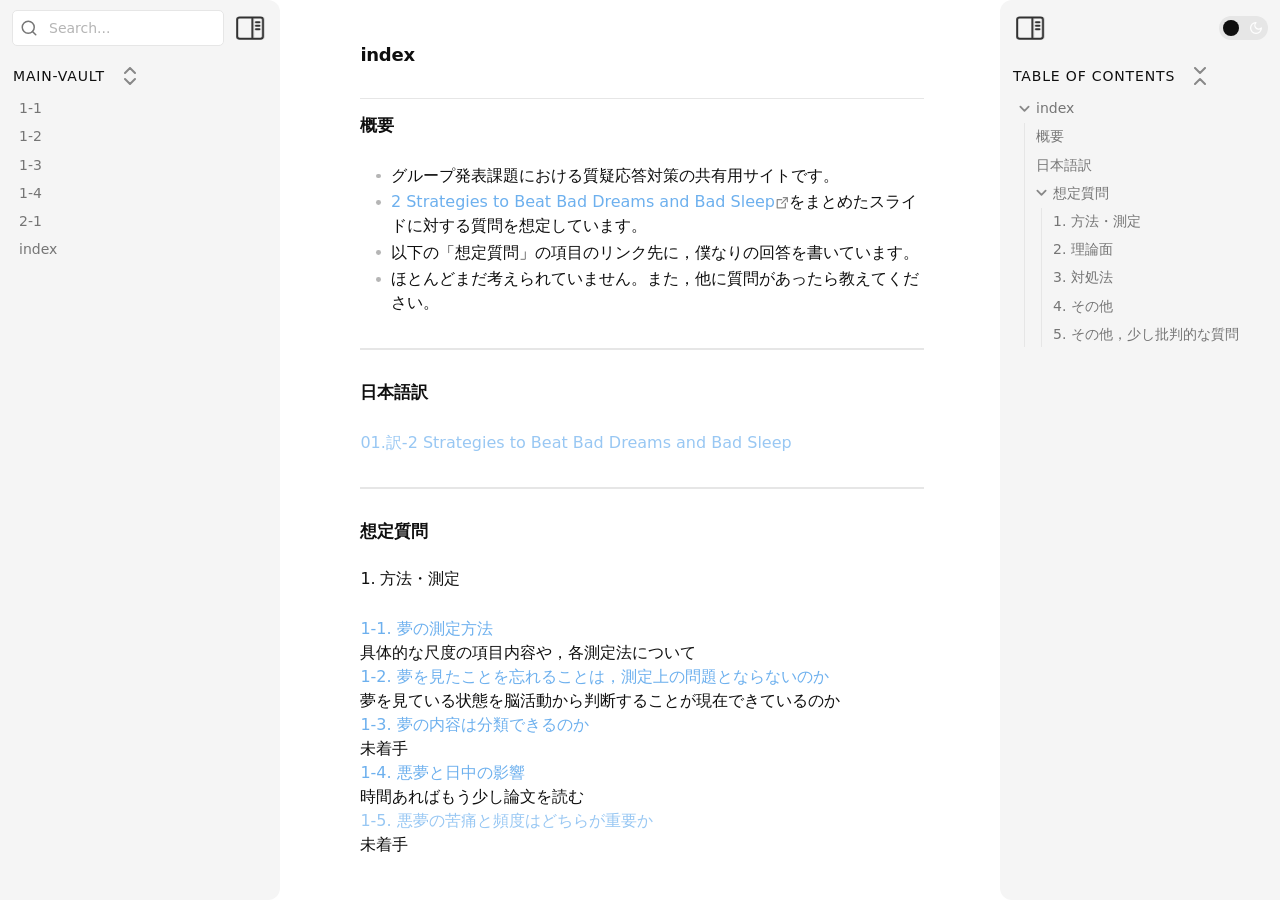
==== commit 56063ebe: "update" ====
--- a/index.html
+++ b/index.html
@@ -1,14 +1,14 @@
 <!DOCTYPE html> <html lang="ja"><head>
-<title>00.MOC</title>
+<title>index</title>
 <base href=".">
-<meta name="pathname" content="00.moc.html">
-<meta name="description" content="main-vault - 00.MOC">
-<meta property="og:title" content="00.MOC">
-<meta property="og:description" content="main-vault - 00.MOC">
+<meta name="pathname" content="index.html">
+<meta name="description" content="main-vault - index">
+<meta property="og:title" content="index">
+<meta property="og:description" content="main-vault - index">
 <meta property="og:type" content="website">
-<meta property="og:url" content="00.moc.html">
+<meta property="og:url" content="index.html">
 <meta property="og:image" content="undefined">
-<meta charset="UTF-8"><meta property="og:site_name" content="main-vault"><meta name="viewport" content="width=device-width, initial-scale=1.0, user-scalable=yes, minimum-scale=1.0, maximum-scale=5.0"><link rel="alternate" type="application/rss+xml" title="RSS Feed" href="site-lib/rss.xml"><script async="" id="webpage-script" src="site-lib/scripts/webpage.js" onload="this.onload=null;this.setAttribute(&quot;loaded&quot;, &quot;true&quot;)"></script><link rel="icon" href="site-lib/media/favicon.png"><link rel="stylesheet" href="site-lib/styles/obsidian.css"><link rel="stylesheet" href="site-lib/styles/theme.css"><link rel="preload" href="site-lib/styles/global-variable-styles.css" as="style" onload="this.onload=null;this.rel='stylesheet'"><noscript><link rel="stylesheet" href="site-lib/styles/global-variable-styles.css"></noscript><link rel="preload" href="site-lib/styles/main-styles.css" as="style" onload="this.onload=null;this.rel='stylesheet'"><noscript><link rel="stylesheet" href="site-lib/styles/main-styles.css"></noscript><style>body{--line-width:40em;--line-width-adaptive:40em;--file-line-width:40em;--sidebar-width:min(20em, 80vw);--collapse-arrow-size:11px;--tree-vertical-spacing:1.3em;--sidebar-margin:12px}:root{background-color:#202124}.sidebar{height:100%;font-size:14px;z-index:10;min-width:calc(var(--sidebar-width) + var(--divider-width-hover));max-width:calc(var(--sidebar-width) + var(--divider-width-hover));position:relative;overflow:hidden;overflow:clip;transition:min-width ease-in-out,max-width ease-in-out;transition-duration:.2s;contain:size}#left-sidebar{left:0}#right-sidebar{right:0}.sidebar.is-collapsed{min-width:0;max-width:0}.sidebar.floating{position:absolute}.sidebar .leaf-content{height:100%;min-width:calc(var(--sidebar-width) - var(--divider-width-hover));top:0;padding:var(--sidebar-margin);padding-top:4em;line-height:var(--line-height-tight);background-color:var(--background-secondary);transition:background-color,border-right,border-left,box-shadow;transition-duration:var(--color-fade-speed);transition-timing-function:ease-in-out;position:absolute;display:flex;flex-direction:column}.sidebar:not(.is-collapsed) .leaf-content{min-width:calc(max(100%,var(--sidebar-width)) - 3px);max-width:calc(max(100%,var(--sidebar-width)) - 3px)}#left-sidebar-content{left:0;border-top-right-radius:var(--radius-l);border-bottom-right-radius:var(--radius-l)}#right-sidebar-content{right:0;border-top-left-radius:var(--radius-l);border-bottom-left-radius:var(--radius-l)}.sidebar #left-sidebar-content,.sidebar #right-sidebar-content{contain:none!important;container-type:normal!important;animation:none!important}.sidebar:has(.leaf-content:empty):has(.topbar-content:empty){display:none}.sidebar-topbar{height:calc(2.3em + 2 * var(--sidebar-margin));width:var(--sidebar-width);padding:var(--sidebar-margin);z-index:1;position:fixed;display:flex;align-items:center;transition:width ease-in-out;transition-duration:inherit}.sidebar.is-collapsed .sidebar-topbar{width:calc(2.3em + var(--sidebar-margin) * 2)}.sidebar .sidebar-topbar.is-collapsed{width:0}#left-sidebar .sidebar-topbar{left:0;flex-direction:row;border-top-right-radius:var(--radius-l)}#right-sidebar .sidebar-topbar{right:0;flex-direction:row-reverse;border-top-left-radius:var(--radius-l)}#left-sidebar .topbar-content{margin-right:calc(2.3em + var(--sidebar-margin));flex-direction:row}#right-sidebar .topbar-content{margin-left:calc(2.3em + var(--sidebar-margin));flex-direction:row-reverse}.topbar-content{overflow:hidden visible;overflow:clip visible;width:100%;height:100%;display:flex;align-items:center;transition:inherit}.sidebar.is-collapsed .topbar-content{width:0;transition:inherit}.clickable-icon.sidebar-collapse-icon{background-color:transparent;color:var(--icon-color-focused);padding:2px!important;margin:0!important;height:100%!important;width:2.3em!important;margin-inline:0.14em!important;position:absolute}#left-sidebar .clickable-icon.sidebar-collapse-icon{transform:rotateY(180deg);right:var(--sidebar-margin)}#right-sidebar .clickable-icon.sidebar-collapse-icon{transform:rotateY(180deg);left:var(--sidebar-margin)}.clickable-icon.sidebar-collapse-icon svg.svg-icon{width:100%;height:100%}.feature-title{margin-left:1px;text-transform:uppercase;letter-spacing:.06em;margin-top:.75em;margin-bottom:.75em}.feature-header{display:flex;align-items:center;padding-top:0;font-size:1em;padding-left:0}body.floating-sidebars .sidebar{position:absolute}body{transition:background-color var(--color-fade-speed) ease-in-out}#navbar:not(:empty){display:flex;align-items:center;justify-content:space-between;padding:.5em 1em;width:100%}#main{display:flex;flex-direction:column;height:100%;width:100%;align-items:stretch;justify-content:center}#main-horizontal{display:flex;flex-direction:row;flex-grow:1;width:100%;align-items:stretch;justify-content:center}#center-content{flex-basis:100%;max-width:100%;width:100%;height:100%;display:flex;flex-direction:column;align-items:center;transition:opacity .2s ease-in-out;contain:inline-size}.hide{opacity:0!important;transition:opacity .2s ease-in-out;pointer-events:none}#center-content>.obsidian-document{padding-left:2em;padding-right:1em;margin-bottom:0;width:100%;width:-webkit-fill-available;width:-moz-available;width:fill-available;transition:background-color var(--color-fade-speed) ease-in-out;border-top-right-radius:var(--window-radius,var(--radius-m));border-top-left-radius:var(--window-radius,var(--radius-m));overflow-x:hidden!important;overflow-y:auto!important;display:flex!important;flex-direction:column!important;align-items:center!important;contain:inline-size}body #center-content>.obsidian-document>.markdown-preview-sizer{padding-bottom:80vh;width:100%;max-width:var(--line-width);flex-basis:var(--line-width);transition:background-color var(--color-fade-speed) ease-in-out;contain:inline-size}#center-content>.obsidian-document>div{width:100%!important;transition:background-color var(--color-fade-speed) ease-in-out;contain:inline-size}#center-content>.obsidian-document:not([data-type=markdown]).embed{display:flex;padding:1em;height:100%;width:100%;align-items:center;justify-content:center}#center-content>.obsidian-document:not([data-type=markdown]).embed>*{max-width:100%;max-height:100%;object-fit:contain}:not(h1,h2,h3,h4,h5,h6,li):has(> :is(.math,table)){overflow-x:auto!important}#center-content>.obsidian-document:not([data-type=markdown]){overflow-x:auto;contain:content;padding:0;margin:0;height:100%}.obsidian-document[data-type=attachment]{display:flex;flex-direction:column;align-items:center;justify-content:center;height:100%;width:100%}.obsidian-document[data-type=attachment]>*{outline:0;border:none;box-shadow:none}.obsidian-document[data-type=attachment] :is(img){max-width:90%;max-height:90%;object-fit:contain}.obsidian-document[data-type=attachment]>:is(audio){width:100%;max-width:min(90%,var(--line-width))}.obsidian-document[data-type=attachment]>:is(embed,iframe,video){width:100%;height:100%;max-width:100%;max-height:100%;object-fit:contain}.canvas-wrapper>:is(.header,.footer){z-index:100;position:absolute;display:flex;justify-content:center;flex-direction:column;width:100%;align-items:center}.scroll-highlight{position:absolute;width:100%;height:100%;pointer-events:none;z-index:1000;background-color:hsla(var(--color-accent-hsl),.25);opacity:0;padding:1em;inset:50%;translate:-50% -50%;border-radius:var(--radius-s)}</style><script defer="">async function loadIncludes(){let e=document.querySelectorAll("link[itemprop='include']");for(const t of e){let e=t.getAttribute("href");try{let o="";if(e.startsWith("https:")||e.startsWith("http:")||"file:"!=window.location.protocol){const n=await fetch(e);if(!n.ok){console.log("Could not include file: "+e),t?.remove();continue}o=await n.text()}else{const t=document.getElementById(btoa(encodeURI(e)));if(t){const e=JSON.parse(decodeURI(atob(t.getAttribute("value")??"")));o=e?.data??""}}let n=document.createRange().createContextualFragment(o);t.before(n),t.remove(),console.log("Included text: "+o),console.log("Included file: "+e)}catch(o){t?.remove(),console.log("Could not include file: "+e,o);continue}}}document.addEventListener("DOMContentLoaded",(()=>{loadIncludes()}));let isFileProtocol="file:"==location.protocol;function waitLoadScripts(e,t){let o=e.map((e=>document.getElementById(e+"-script")));!function e(n){let l=o[n],c=n+1;l?(l&&"true"!=l.getAttribute("loaded")||n<o.length&&e(c),n<o.length&&l.addEventListener("load",(()=>e(c)))):n<o.length?e(c):t()}(0)}</script></head><body class="publish css-settings-manager mod-windows is-hidden-frameless styled-scrollbars show-inline-title show-ribbon show-view-header is-focused"><script defer="">let theme=localStorage.getItem("theme")||(window.matchMedia("(prefers-color-scheme: dark)").matches?"dark":"light");"dark"==theme?(document.body.classList.add("theme-dark"),document.body.classList.remove("theme-light")):(document.body.classList.add("theme-light"),document.body.classList.remove("theme-dark")),window.innerWidth<480?document.body.classList.add("is-phone"):window.innerWidth<768?document.body.classList.add("is-tablet"):window.innerWidth<1024?document.body.classList.add("is-small-screen"):document.body.classList.add("is-large-screen")</script><div class="parsed-feature-container" style="display: contents;"><link itemprop="include" href="site-lib/html/custom-head-content-content.html"></div><div id="main"><div id="navbar"></div><div id="main-horizontal"><div id="left-content" class="leaf" style="--sidebar-width: var(--sidebar-width-left);"><div id="left-sidebar" class="sidebar"><div class="sidebar-handle"></div><div class="sidebar-topbar"><div class="topbar-content"><div id="search-container"><div id="search-wrapper"><input enterkeyhint="search" type="search" spellcheck="false" placeholder="Search..."><div aria-label="Clear search" id="search-clear-button"></div></div></div></div><div class="clickable-icon sidebar-collapse-icon"><svg xmlns="http://www.w3.org/2000/svg" width="100%" height="100%" viewBox="0 0 24 24" fill="none" stroke="currentColor" stroke-width="3" stroke-linecap="round" stroke-linejoin="round" class="svg-icon"><path d="M21 3H3C1.89543 3 1 3.89543 1 5V19C1 20.1046 1.89543 21 3 21H21C22.1046 21 23 20.1046 23 19V5C23 3.89543 22.1046 3 21 3Z"></path><path d="M10 4V20"></path><path d="M4 7H7"></path><path d="M4 10H7"></path><path d="M4 13H7"></path></svg></div></div><div class="sidebar-content-wrapper"><div id="left-sidebar-content" class="leaf-content"><link itemprop="include" href="site-lib/html/file-tree-content.html"></div></div><script defer="">let ls = document.querySelector("#left-sidebar"); ls.classList.toggle("is-collapsed", window.innerWidth < 768); ls.style.setProperty("--sidebar-width", localStorage.getItem("sidebar-left-width"));</script></div></div><div id="center-content" class="leaf"><div class="obsidian-document markdown-preview-view markdown-rendered node-insert-event is-readable-line-width allow-fold-headings allow-fold-lists show-indentation-guide show-properties" data-type="markdown"><style id="MJX-CHTML-styles"></style><div class="markdown-preview-sizer markdown-preview-section"><div class="header"><h1 class="page-title heading inline-title" id="00.MOC_0">00.MOC</h1><div class="data-bar"></div></div><div class="markdown-preview-pusher" style="width: 1px; height: 0.1px; margin-bottom: 0px;"></div><div class="el-h2"><h2 data-heading="概要" dir="auto" class="heading" id="概要_0"><span class="heading-collapse-indicator collapse-indicator collapse-icon"><svg xmlns="http://www.w3.org/2000/svg" width="24" height="24" viewBox="0 0 24 24" fill="none" stroke="currentColor" stroke-width="2" stroke-linecap="round" stroke-linejoin="round" class="svg-icon right-triangle"><path d="M3 8L12 17L21 8"></path></svg></span>概要</h2></div><div class="el-ul"><ul class="has-list-bullet">
+<meta charset="UTF-8"><meta property="og:site_name" content="main-vault"><meta name="viewport" content="width=device-width, initial-scale=1.0, user-scalable=yes, minimum-scale=1.0, maximum-scale=5.0"><link rel="alternate" type="application/rss+xml" title="RSS Feed" href="site-lib/rss.xml"><script async="" id="webpage-script" src="site-lib/scripts/webpage.js" onload="this.onload=null;this.setAttribute(&quot;loaded&quot;, &quot;true&quot;)"></script><link rel="icon" href="site-lib/media/favicon.png"><link rel="stylesheet" href="site-lib/styles/obsidian.css"><link rel="stylesheet" href="site-lib/styles/theme.css"><link rel="preload" href="site-lib/styles/global-variable-styles.css" as="style" onload="this.onload=null;this.rel='stylesheet'"><noscript><link rel="stylesheet" href="site-lib/styles/global-variable-styles.css"></noscript><link rel="preload" href="site-lib/styles/main-styles.css" as="style" onload="this.onload=null;this.rel='stylesheet'"><noscript><link rel="stylesheet" href="site-lib/styles/main-styles.css"></noscript><style>body{--line-width:40em;--line-width-adaptive:40em;--file-line-width:40em;--sidebar-width:min(20em, 80vw);--collapse-arrow-size:11px;--tree-vertical-spacing:1.3em;--sidebar-margin:12px}:root{background-color:#202124}.sidebar{height:100%;font-size:14px;z-index:10;min-width:calc(var(--sidebar-width) + var(--divider-width-hover));max-width:calc(var(--sidebar-width) + var(--divider-width-hover));position:relative;overflow:hidden;overflow:clip;transition:min-width ease-in-out,max-width ease-in-out;transition-duration:.2s;contain:size}#left-sidebar{left:0}#right-sidebar{right:0}.sidebar.is-collapsed{min-width:0;max-width:0}.sidebar.floating{position:absolute}.sidebar .leaf-content{height:100%;min-width:calc(var(--sidebar-width) - var(--divider-width-hover));top:0;padding:var(--sidebar-margin);padding-top:4em;line-height:var(--line-height-tight);background-color:var(--background-secondary);transition:background-color,border-right,border-left,box-shadow;transition-duration:var(--color-fade-speed);transition-timing-function:ease-in-out;position:absolute;display:flex;flex-direction:column}.sidebar:not(.is-collapsed) .leaf-content{min-width:calc(max(100%,var(--sidebar-width)) - 3px);max-width:calc(max(100%,var(--sidebar-width)) - 3px)}#left-sidebar-content{left:0;border-top-right-radius:var(--radius-l);border-bottom-right-radius:var(--radius-l)}#right-sidebar-content{right:0;border-top-left-radius:var(--radius-l);border-bottom-left-radius:var(--radius-l)}.sidebar #left-sidebar-content,.sidebar #right-sidebar-content{contain:none!important;container-type:normal!important;animation:none!important}.sidebar:has(.leaf-content:empty):has(.topbar-content:empty){display:none}.sidebar-topbar{height:calc(2.3em + 2 * var(--sidebar-margin));width:var(--sidebar-width);padding:var(--sidebar-margin);z-index:1;position:fixed;display:flex;align-items:center;transition:width ease-in-out;transition-duration:inherit}.sidebar.is-collapsed .sidebar-topbar{width:calc(2.3em + var(--sidebar-margin) * 2)}.sidebar .sidebar-topbar.is-collapsed{width:0}#left-sidebar .sidebar-topbar{left:0;flex-direction:row;border-top-right-radius:var(--radius-l)}#right-sidebar .sidebar-topbar{right:0;flex-direction:row-reverse;border-top-left-radius:var(--radius-l)}#left-sidebar .topbar-content{margin-right:calc(2.3em + var(--sidebar-margin));flex-direction:row}#right-sidebar .topbar-content{margin-left:calc(2.3em + var(--sidebar-margin));flex-direction:row-reverse}.topbar-content{overflow:hidden visible;overflow:clip visible;width:100%;height:100%;display:flex;align-items:center;transition:inherit}.sidebar.is-collapsed .topbar-content{width:0;transition:inherit}.clickable-icon.sidebar-collapse-icon{background-color:transparent;color:var(--icon-color-focused);padding:2px!important;margin:0!important;height:100%!important;width:2.3em!important;margin-inline:0.14em!important;position:absolute}#left-sidebar .clickable-icon.sidebar-collapse-icon{transform:rotateY(180deg);right:var(--sidebar-margin)}#right-sidebar .clickable-icon.sidebar-collapse-icon{transform:rotateY(180deg);left:var(--sidebar-margin)}.clickable-icon.sidebar-collapse-icon svg.svg-icon{width:100%;height:100%}.feature-title{margin-left:1px;text-transform:uppercase;letter-spacing:.06em;margin-top:.75em;margin-bottom:.75em}.feature-header{display:flex;align-items:center;padding-top:0;font-size:1em;padding-left:0}body.floating-sidebars .sidebar{position:absolute}body{transition:background-color var(--color-fade-speed) ease-in-out}#navbar:not(:empty){display:flex;align-items:center;justify-content:space-between;padding:.5em 1em;width:100%}#main{display:flex;flex-direction:column;height:100%;width:100%;align-items:stretch;justify-content:center}#main-horizontal{display:flex;flex-direction:row;flex-grow:1;width:100%;align-items:stretch;justify-content:center}#center-content{flex-basis:100%;max-width:100%;width:100%;height:100%;display:flex;flex-direction:column;align-items:center;transition:opacity .2s ease-in-out;contain:inline-size}.hide{opacity:0!important;transition:opacity .2s ease-in-out;pointer-events:none}#center-content>.obsidian-document{padding-left:2em;padding-right:1em;margin-bottom:0;width:100%;width:-webkit-fill-available;width:-moz-available;width:fill-available;transition:background-color var(--color-fade-speed) ease-in-out;border-top-right-radius:var(--window-radius,var(--radius-m));border-top-left-radius:var(--window-radius,var(--radius-m));overflow-x:hidden!important;overflow-y:auto!important;display:flex!important;flex-direction:column!important;align-items:center!important;contain:inline-size}body #center-content>.obsidian-document>.markdown-preview-sizer{padding-bottom:80vh;width:100%;max-width:var(--line-width);flex-basis:var(--line-width);transition:background-color var(--color-fade-speed) ease-in-out;contain:inline-size}#center-content>.obsidian-document>div{width:100%!important;transition:background-color var(--color-fade-speed) ease-in-out;contain:inline-size}#center-content>.obsidian-document:not([data-type=markdown]).embed{display:flex;padding:1em;height:100%;width:100%;align-items:center;justify-content:center}#center-content>.obsidian-document:not([data-type=markdown]).embed>*{max-width:100%;max-height:100%;object-fit:contain}:not(h1,h2,h3,h4,h5,h6,li):has(> :is(.math,table)){overflow-x:auto!important}#center-content>.obsidian-document:not([data-type=markdown]){overflow-x:auto;contain:content;padding:0;margin:0;height:100%}.obsidian-document[data-type=attachment]{display:flex;flex-direction:column;align-items:center;justify-content:center;height:100%;width:100%}.obsidian-document[data-type=attachment]>*{outline:0;border:none;box-shadow:none}.obsidian-document[data-type=attachment] :is(img){max-width:90%;max-height:90%;object-fit:contain}.obsidian-document[data-type=attachment]>:is(audio){width:100%;max-width:min(90%,var(--line-width))}.obsidian-document[data-type=attachment]>:is(embed,iframe,video){width:100%;height:100%;max-width:100%;max-height:100%;object-fit:contain}.canvas-wrapper>:is(.header,.footer){z-index:100;position:absolute;display:flex;justify-content:center;flex-direction:column;width:100%;align-items:center}.scroll-highlight{position:absolute;width:100%;height:100%;pointer-events:none;z-index:1000;background-color:hsla(var(--color-accent-hsl),.25);opacity:0;padding:1em;inset:50%;translate:-50% -50%;border-radius:var(--radius-s)}</style><script defer="">async function loadIncludes(){let e=document.querySelectorAll("link[itemprop='include']");for(const t of e){let e=t.getAttribute("href");try{let o="";if(e.startsWith("https:")||e.startsWith("http:")||"file:"!=window.location.protocol){const n=await fetch(e);if(!n.ok){console.log("Could not include file: "+e),t?.remove();continue}o=await n.text()}else{const t=document.getElementById(btoa(encodeURI(e)));if(t){const e=JSON.parse(decodeURI(atob(t.getAttribute("value")??"")));o=e?.data??""}}let n=document.createRange().createContextualFragment(o);t.before(n),t.remove(),console.log("Included text: "+o),console.log("Included file: "+e)}catch(o){t?.remove(),console.log("Could not include file: "+e,o);continue}}}document.addEventListener("DOMContentLoaded",(()=>{loadIncludes()}));let isFileProtocol="file:"==location.protocol;function waitLoadScripts(e,t){let o=e.map((e=>document.getElementById(e+"-script")));!function e(n){let l=o[n],c=n+1;l?(l&&"true"!=l.getAttribute("loaded")||n<o.length&&e(c),n<o.length&&l.addEventListener("load",(()=>e(c)))):n<o.length?e(c):t()}(0)}</script></head><body class="publish css-settings-manager mod-windows is-hidden-frameless styled-scrollbars show-inline-title show-ribbon show-view-header is-focused"><script defer="">let theme=localStorage.getItem("theme")||(window.matchMedia("(prefers-color-scheme: dark)").matches?"dark":"light");"dark"==theme?(document.body.classList.add("theme-dark"),document.body.classList.remove("theme-light")):(document.body.classList.add("theme-light"),document.body.classList.remove("theme-dark")),window.innerWidth<480?document.body.classList.add("is-phone"):window.innerWidth<768?document.body.classList.add("is-tablet"):window.innerWidth<1024?document.body.classList.add("is-small-screen"):document.body.classList.add("is-large-screen")</script><div class="parsed-feature-container" style="display: contents;"><link itemprop="include" href="site-lib/html/custom-head-content-content.html"></div><div id="main"><div id="navbar"></div><div id="main-horizontal"><div id="left-content" class="leaf" style="--sidebar-width: var(--sidebar-width-left);"><div id="left-sidebar" class="sidebar"><div class="sidebar-handle"></div><div class="sidebar-topbar"><div class="topbar-content"><div id="search-container"><div id="search-wrapper"><input enterkeyhint="search" type="search" spellcheck="false" placeholder="Search..."><div aria-label="Clear search" id="search-clear-button"></div></div></div></div><div class="clickable-icon sidebar-collapse-icon"><svg xmlns="http://www.w3.org/2000/svg" width="100%" height="100%" viewBox="0 0 24 24" fill="none" stroke="currentColor" stroke-width="3" stroke-linecap="round" stroke-linejoin="round" class="svg-icon"><path d="M21 3H3C1.89543 3 1 3.89543 1 5V19C1 20.1046 1.89543 21 3 21H21C22.1046 21 23 20.1046 23 19V5C23 3.89543 22.1046 3 21 3Z"></path><path d="M10 4V20"></path><path d="M4 7H7"></path><path d="M4 10H7"></path><path d="M4 13H7"></path></svg></div></div><div class="sidebar-content-wrapper"><div id="left-sidebar-content" class="leaf-content"><link itemprop="include" href="site-lib/html/file-tree-content.html"></div></div><script defer="">let ls = document.querySelector("#left-sidebar"); ls.classList.toggle("is-collapsed", window.innerWidth < 768); ls.style.setProperty("--sidebar-width", localStorage.getItem("sidebar-left-width"));</script></div></div><div id="center-content" class="leaf"><div class="obsidian-document markdown-preview-view markdown-rendered node-insert-event is-readable-line-width allow-fold-headings allow-fold-lists show-indentation-guide show-properties" data-type="markdown"><style id="MJX-CHTML-styles"></style><div class="markdown-preview-sizer markdown-preview-section"><div class="header"><h1 class="page-title heading inline-title" id="index_0">index</h1><div class="data-bar"></div></div><div class="markdown-preview-pusher" style="width: 1px; height: 0.1px; margin-bottom: 0px;"></div><div class="el-h2"><h2 data-heading="概要" dir="auto" class="heading" id="概要_0"><span class="heading-collapse-indicator collapse-indicator collapse-icon"><svg xmlns="http://www.w3.org/2000/svg" width="24" height="24" viewBox="0 0 24 24" fill="none" stroke="currentColor" stroke-width="2" stroke-linecap="round" stroke-linejoin="round" class="svg-icon right-triangle"><path d="M3 8L12 17L21 8"></path></svg></span>概要</h2></div><div class="el-ul"><ul class="has-list-bullet">
 <li data-line="0" dir="auto"><span class="list-bullet"></span>グループ発表課題における質疑応答対策の共有用サイトです。</li>
 <li data-line="1" dir="auto"><span class="list-bullet"></span><a data-tooltip-position="top" aria-label="https://www.psychologytoday.com/us/blog/social-instincts/202208/2-strategies-beat-bad-dreams-and-bad-sleep" rel="noopener nofollow" class="external-link is-unresolved" href="https://www.psychologytoday.com/us/blog/social-instincts/202208/2-strategies-beat-bad-dreams-and-bad-sleep" target="_self">2 Strategies to Beat Bad Dreams and Bad Sleep</a>をまとめたスライドに対する質問を想定しています。</li>
 <li data-line="2" dir="auto"><span class="list-bullet"></span>以下の「想定質問」の項目のリンク先に，僕なりの回答を書いています。</li>
@@ -48,4 +48,4 @@
 <br></p></div><div class="el-h3"><h3 data-heading="5. その他，少し批判的な質問" dir="auto" class="heading" id="5._その他，少し批判的な質問_0"><span class="heading-collapse-indicator collapse-indicator collapse-icon"><svg xmlns="http://www.w3.org/2000/svg" width="24" height="24" viewBox="0 0 24 24" fill="none" stroke="currentColor" stroke-width="2" stroke-linecap="round" stroke-linejoin="round" class="svg-icon right-triangle"><path d="M3 8L12 17L21 8"></path></svg></span>5. その他，少し批判的な質問</h3></div><div class="el-p"><p dir="auto"><a data-tooltip-position="top" aria-label="5-1" data-href="5-1" href=".html" class="internal-link" target="_self" rel="noopener nofollow">5-1. 著者の主張はどの研究に基づくのか</a><br>
 <a data-tooltip-position="top" aria-label="5-2" data-href="5-2" href=".html" class="internal-link" target="_self" rel="noopener nofollow">5-2. 悪夢の原因を不安だけに帰すのは単純化しすぎではないか (他の要因)</a>
 <a data-tooltip-position="top" aria-label="5-3" data-href="5-3" href=".html" class="internal-link" target="_self" rel="noopener nofollow">5-3. 筆者の主張は，悪夢を見る人を「心理的に問題がある」とみなす危険性はないのか</a><br>
-<a data-tooltip-position="top" aria-label="5-4" data-href="5-4" href=".html" class="internal-link" target="_self" rel="noopener nofollow">5-4. 悪夢の解釈に文化差はあるか</a>  </p></div><div class="footer"><div class="data-bar"></div></div></div></div></div><div id="right-content" class="leaf" style="--sidebar-width: var(--sidebar-width-right);"><div id="right-sidebar" class="sidebar"><div class="sidebar-handle"></div><div class="sidebar-topbar"><div class="topbar-content"><label class="theme-toggle-container" for="theme-toggle-input" id=""><input class="theme-toggle-input" type="checkbox" id="theme-toggle-input"><div class="toggle-background"></div></label></div><div class="clickable-icon sidebar-collapse-icon"><svg xmlns="http://www.w3.org/2000/svg" width="100%" height="100%" viewBox="0 0 24 24" fill="none" stroke="currentColor" stroke-width="3" stroke-linecap="round" stroke-linejoin="round" class="svg-icon"><path d="M21 3H3C1.89543 3 1 3.89543 1 5V19C1 20.1046 1.89543 21 3 21H21C22.1046 21 23 20.1046 23 19V5C23 3.89543 22.1046 3 21 3Z"></path><path d="M10 4V20"></path><path d="M4 7H7"></path><path d="M4 10H7"></path><path d="M4 13H7"></path></svg></div></div><div class="sidebar-content-wrapper"><div id="right-sidebar-content" class="leaf-content"><div id="outline" class=" tree-container"><div class="feature-header"><div class="feature-title">Table Of Contents</div><button class="clickable-icon nav-action-button tree-collapse-all" aria-label="Collapse All"><svg xmlns="http://www.w3.org/2000/svg" width="24" height="24" viewBox="0 0 24 24" fill="none" stroke="currentColor" stroke-width="2" stroke-linecap="round" stroke-linejoin="round"></svg></button></div><div class="tree-item mod-collapsible" data-depth="1"><a class="tree-item-self is-clickable mod-collapsible" href="00.moc.html#00.MOC_0" data-path="#00.MOC_0"><div class="tree-item-icon collapse-icon"><svg xmlns="http://www.w3.org/2000/svg" width="24" height="24" viewBox="0 0 24 24" fill="none" stroke="currentColor" stroke-width="2" stroke-linecap="round" stroke-linejoin="round" class="svg-icon right-triangle"><path d="M3 8L12 17L21 8"></path></svg></div><div class="tree-item-inner heading-link" heading-name="00.MOC">00.MOC</div></a><div class="tree-item-children"><div class="tree-item" data-depth="2"><a class="tree-item-self is-clickable" href="00.moc.html#概要_0" data-path="#概要_0"><div class="tree-item-inner heading-link" heading-name="概要">概要</div></a><div class="tree-item-children"></div></div><div class="tree-item" data-depth="2"><a class="tree-item-self is-clickable" href="00.moc.html#日本語訳_0" data-path="#日本語訳_0"><div class="tree-item-inner heading-link" heading-name="日本語訳">日本語訳</div></a><div class="tree-item-children"></div></div><div class="tree-item mod-collapsible" data-depth="2"><a class="tree-item-self is-clickable mod-collapsible" href="00.moc.html#想定質問_0" data-path="#想定質問_0"><div class="tree-item-icon collapse-icon"><svg xmlns="http://www.w3.org/2000/svg" width="24" height="24" viewBox="0 0 24 24" fill="none" stroke="currentColor" stroke-width="2" stroke-linecap="round" stroke-linejoin="round" class="svg-icon right-triangle"><path d="M3 8L12 17L21 8"></path></svg></div><div class="tree-item-inner heading-link" heading-name="想定質問">想定質問</div></a><div class="tree-item-children"><div class="tree-item" data-depth="3"><a class="tree-item-self is-clickable" href="00.moc.html#1._方法・測定_0" data-path="#1._方法・測定_0"><div class="tree-item-inner heading-link" heading-name="1. 方法・測定">1. 方法・測定</div></a><div class="tree-item-children"></div></div><div class="tree-item" data-depth="3"><a class="tree-item-self is-clickable" href="00.moc.html#2._理論面_0" data-path="#2._理論面_0"><div class="tree-item-inner heading-link" heading-name="2. 理論面">2. 理論面</div></a><div class="tree-item-children"></div></div><div class="tree-item" data-depth="3"><a class="tree-item-self is-clickable" href="00.moc.html#3._対処法_0" data-path="#3._対処法_0"><div class="tree-item-inner heading-link" heading-name="3. 対処法">3. 対処法</div></a><div class="tree-item-children"></div></div><div class="tree-item" data-depth="3"><a class="tree-item-self is-clickable" href="00.moc.html#4._その他_0" data-path="#4._その他_0"><div class="tree-item-inner heading-link" heading-name="4. その他">4. その他</div></a><div class="tree-item-children"></div></div><div class="tree-item" data-depth="3"><a class="tree-item-self is-clickable" href="00.moc.html#5._その他，少し批判的な質問_0" data-path="#5._その他，少し批判的な質問_0"><div class="tree-item-inner heading-link" heading-name="5. その他，少し批判的な質問">5. その他，少し批判的な質問</div></a><div class="tree-item-children"></div></div></div></div></div></div></div></div></div><script defer="">let rs = document.querySelector("#right-sidebar"); rs.classList.toggle("is-collapsed", window.innerWidth < 768); rs.style.setProperty("--sidebar-width", localStorage.getItem("sidebar-right-width"));</script></div></div></div></div></body></html>+<a data-tooltip-position="top" aria-label="5-4" data-href="5-4" href=".html" class="internal-link" target="_self" rel="noopener nofollow">5-4. 悪夢の解釈に文化差はあるか</a>  </p></div><div class="footer"><div class="data-bar"></div></div></div></div></div><div id="right-content" class="leaf" style="--sidebar-width: var(--sidebar-width-right);"><div id="right-sidebar" class="sidebar"><div class="sidebar-handle"></div><div class="sidebar-topbar"><div class="topbar-content"><label class="theme-toggle-container" for="theme-toggle-input" id=""><input class="theme-toggle-input" type="checkbox" id="theme-toggle-input"><div class="toggle-background"></div></label></div><div class="clickable-icon sidebar-collapse-icon"><svg xmlns="http://www.w3.org/2000/svg" width="100%" height="100%" viewBox="0 0 24 24" fill="none" stroke="currentColor" stroke-width="3" stroke-linecap="round" stroke-linejoin="round" class="svg-icon"><path d="M21 3H3C1.89543 3 1 3.89543 1 5V19C1 20.1046 1.89543 21 3 21H21C22.1046 21 23 20.1046 23 19V5C23 3.89543 22.1046 3 21 3Z"></path><path d="M10 4V20"></path><path d="M4 7H7"></path><path d="M4 10H7"></path><path d="M4 13H7"></path></svg></div></div><div class="sidebar-content-wrapper"><div id="right-sidebar-content" class="leaf-content"><div id="outline" class=" tree-container"><div class="feature-header"><div class="feature-title">Table Of Contents</div><button class="clickable-icon nav-action-button tree-collapse-all" aria-label="Collapse All"><svg xmlns="http://www.w3.org/2000/svg" width="24" height="24" viewBox="0 0 24 24" fill="none" stroke="currentColor" stroke-width="2" stroke-linecap="round" stroke-linejoin="round"></svg></button></div><div class="tree-item mod-collapsible" data-depth="1"><a class="tree-item-self is-clickable mod-collapsible" href="index.html#index_0" data-path="#index_0"><div class="tree-item-icon collapse-icon"><svg xmlns="http://www.w3.org/2000/svg" width="24" height="24" viewBox="0 0 24 24" fill="none" stroke="currentColor" stroke-width="2" stroke-linecap="round" stroke-linejoin="round" class="svg-icon right-triangle"><path d="M3 8L12 17L21 8"></path></svg></div><div class="tree-item-inner heading-link" heading-name="index">index</div></a><div class="tree-item-children"><div class="tree-item" data-depth="2"><a class="tree-item-self is-clickable" href="index.html#概要_0" data-path="#概要_0"><div class="tree-item-inner heading-link" heading-name="概要">概要</div></a><div class="tree-item-children"></div></div><div class="tree-item" data-depth="2"><a class="tree-item-self is-clickable" href="index.html#日本語訳_0" data-path="#日本語訳_0"><div class="tree-item-inner heading-link" heading-name="日本語訳">日本語訳</div></a><div class="tree-item-children"></div></div><div class="tree-item mod-collapsible" data-depth="2"><a class="tree-item-self is-clickable mod-collapsible" href="index.html#想定質問_0" data-path="#想定質問_0"><div class="tree-item-icon collapse-icon"><svg xmlns="http://www.w3.org/2000/svg" width="24" height="24" viewBox="0 0 24 24" fill="none" stroke="currentColor" stroke-width="2" stroke-linecap="round" stroke-linejoin="round" class="svg-icon right-triangle"><path d="M3 8L12 17L21 8"></path></svg></div><div class="tree-item-inner heading-link" heading-name="想定質問">想定質問</div></a><div class="tree-item-children"><div class="tree-item" data-depth="3"><a class="tree-item-self is-clickable" href="index.html#1._方法・測定_0" data-path="#1._方法・測定_0"><div class="tree-item-inner heading-link" heading-name="1. 方法・測定">1. 方法・測定</div></a><div class="tree-item-children"></div></div><div class="tree-item" data-depth="3"><a class="tree-item-self is-clickable" href="index.html#2._理論面_0" data-path="#2._理論面_0"><div class="tree-item-inner heading-link" heading-name="2. 理論面">2. 理論面</div></a><div class="tree-item-children"></div></div><div class="tree-item" data-depth="3"><a class="tree-item-self is-clickable" href="index.html#3._対処法_0" data-path="#3._対処法_0"><div class="tree-item-inner heading-link" heading-name="3. 対処法">3. 対処法</div></a><div class="tree-item-children"></div></div><div class="tree-item" data-depth="3"><a class="tree-item-self is-clickable" href="index.html#4._その他_0" data-path="#4._その他_0"><div class="tree-item-inner heading-link" heading-name="4. その他">4. その他</div></a><div class="tree-item-children"></div></div><div class="tree-item" data-depth="3"><a class="tree-item-self is-clickable" href="index.html#5._その他，少し批判的な質問_0" data-path="#5._その他，少し批判的な質問_0"><div class="tree-item-inner heading-link" heading-name="5. その他，少し批判的な質問">5. その他，少し批判的な質問</div></a><div class="tree-item-children"></div></div></div></div></div></div></div></div></div><script defer="">let rs = document.querySelector("#right-sidebar"); rs.classList.toggle("is-collapsed", window.innerWidth < 768); rs.style.setProperty("--sidebar-width", localStorage.getItem("sidebar-right-width"));</script></div></div></div></div></body></html>
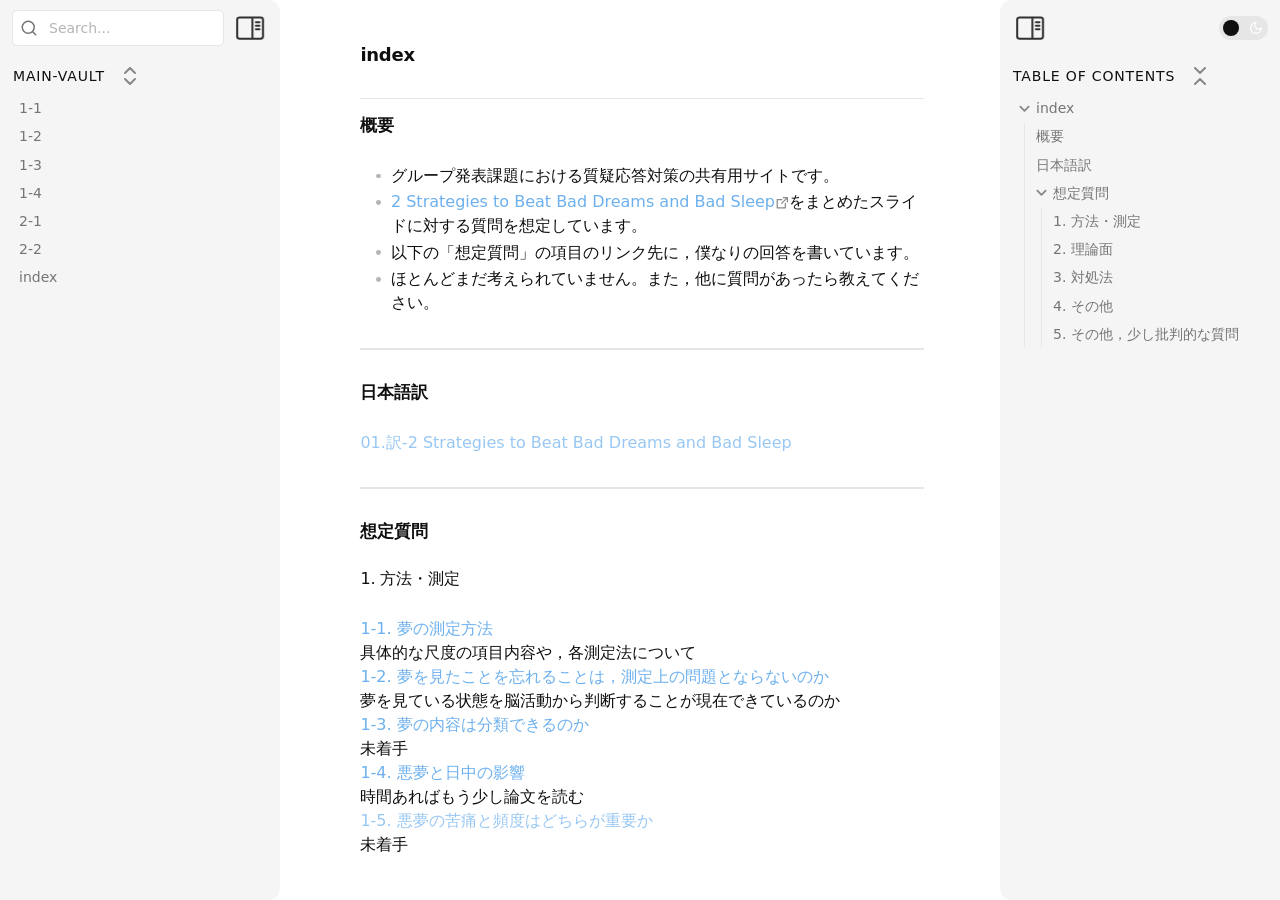
==== commit c4240854: "add note" ====
--- a/index.html
+++ b/index.html
@@ -24,9 +24,9 @@
 <a data-tooltip-position="top" aria-label="1-5" data-href="1-5" href=".html" class="internal-link" target="_self" rel="noopener nofollow">1-5. 悪夢の苦痛と頻度はどちらが重要か</a><br>
 未着手<br>
 <br></p></div><div class="el-h3"><h3 data-heading="2. 理論面" dir="auto" class="heading" id="2._理論面_0"><span class="heading-collapse-indicator collapse-indicator collapse-icon"><svg xmlns="http://www.w3.org/2000/svg" width="24" height="24" viewBox="0 0 24 24" fill="none" stroke="currentColor" stroke-width="2" stroke-linecap="round" stroke-linejoin="round" class="svg-icon right-triangle"><path d="M3 8L12 17L21 8"></path></svg></span>2. 理論面</h3></div><div class="el-p"><p dir="auto"><a data-tooltip-position="top" aria-label="2-1" data-href="2-1" href="2-1.html" class="internal-link" target="_self" rel="noopener nofollow">2-1. フロイトの夢理論について/現在においても支持されているのか</a><br>
-よさそう
+よさそう<br>
 <a data-tooltip-position="top" aria-label="2-2" data-href="2-2" href="2-2.html" class="internal-link" target="_self" rel="noopener nofollow">2-2. 神経細胞のランダムな活動による説明について</a><br>
-AIMモデルについて
+AIMモデルについて<br>
 <a data-tooltip-position="top" aria-label="2-3" data-href="2-3" href=".html" class="internal-link" target="_self" rel="noopener nofollow">2-3. 進化心理学者による説明について</a><br>
 <a data-tooltip-position="top" aria-label="2-4" data-href="2-4" href=".html" class="internal-link" target="_self" rel="noopener nofollow">2-4. 筆者の考えについて</a><br>
 <a data-tooltip-position="top" aria-label="2-5" data-href="2-5" href=".html" class="internal-link" target="_self" rel="noopener nofollow">2-5. 夢に関する見解の各立場の違い</a><br>
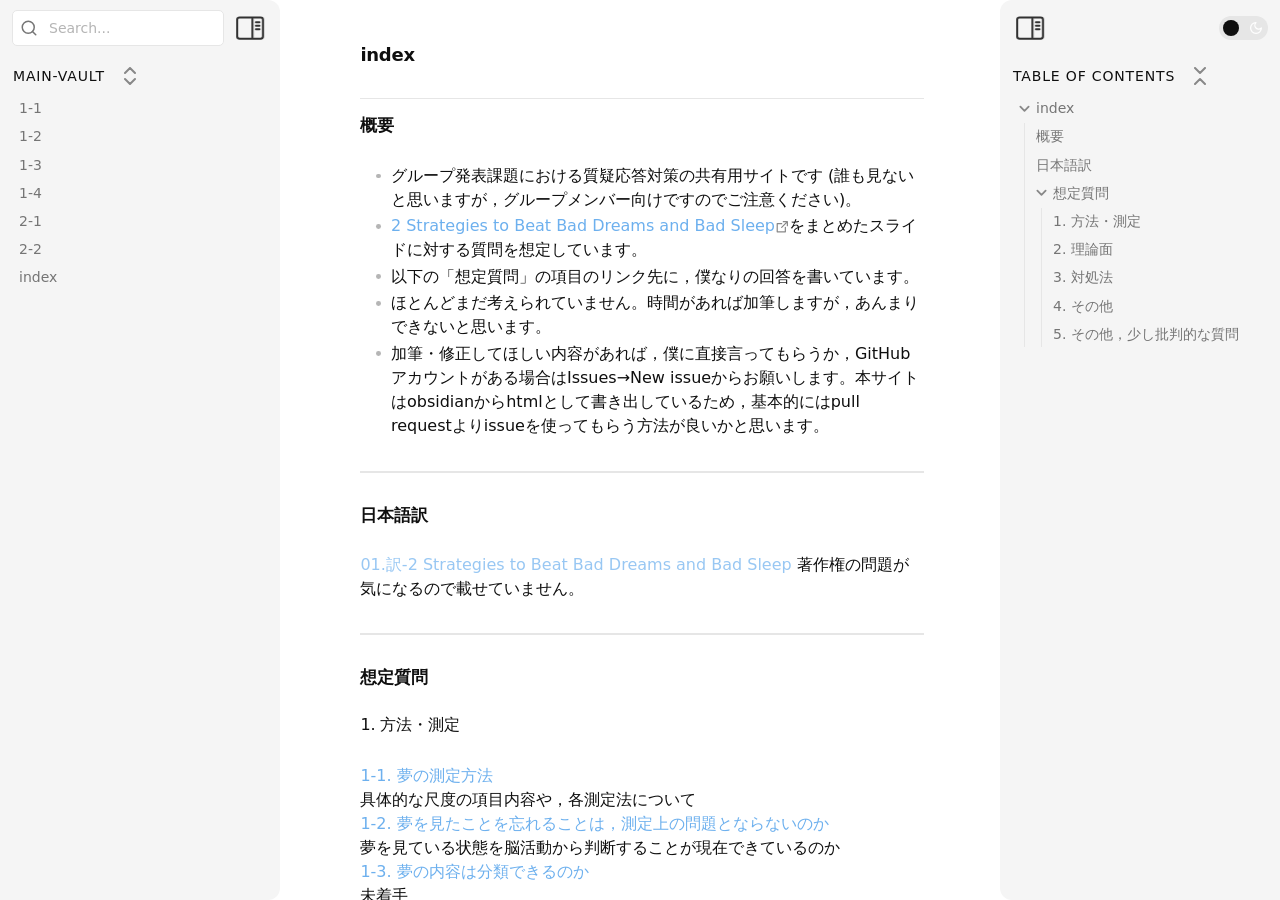
==== commit b5c20b1b: "add comment" ====
--- a/index.html
+++ b/index.html
@@ -9,11 +9,14 @@
 <meta property="og:url" content="index.html">
 <meta property="og:image" content="undefined">
 <meta charset="UTF-8"><meta property="og:site_name" content="main-vault"><meta name="viewport" content="width=device-width, initial-scale=1.0, user-scalable=yes, minimum-scale=1.0, maximum-scale=5.0"><link rel="alternate" type="application/rss+xml" title="RSS Feed" href="site-lib/rss.xml"><script async="" id="webpage-script" src="site-lib/scripts/webpage.js" onload="this.onload=null;this.setAttribute(&quot;loaded&quot;, &quot;true&quot;)"></script><link rel="icon" href="site-lib/media/favicon.png"><link rel="stylesheet" href="site-lib/styles/obsidian.css"><link rel="stylesheet" href="site-lib/styles/theme.css"><link rel="preload" href="site-lib/styles/global-variable-styles.css" as="style" onload="this.onload=null;this.rel='stylesheet'"><noscript><link rel="stylesheet" href="site-lib/styles/global-variable-styles.css"></noscript><link rel="preload" href="site-lib/styles/main-styles.css" as="style" onload="this.onload=null;this.rel='stylesheet'"><noscript><link rel="stylesheet" href="site-lib/styles/main-styles.css"></noscript><style>body{--line-width:40em;--line-width-adaptive:40em;--file-line-width:40em;--sidebar-width:min(20em, 80vw);--collapse-arrow-size:11px;--tree-vertical-spacing:1.3em;--sidebar-margin:12px}:root{background-color:#202124}.sidebar{height:100%;font-size:14px;z-index:10;min-width:calc(var(--sidebar-width) + var(--divider-width-hover));max-width:calc(var(--sidebar-width) + var(--divider-width-hover));position:relative;overflow:hidden;overflow:clip;transition:min-width ease-in-out,max-width ease-in-out;transition-duration:.2s;contain:size}#left-sidebar{left:0}#right-sidebar{right:0}.sidebar.is-collapsed{min-width:0;max-width:0}.sidebar.floating{position:absolute}.sidebar .leaf-content{height:100%;min-width:calc(var(--sidebar-width) - var(--divider-width-hover));top:0;padding:var(--sidebar-margin);padding-top:4em;line-height:var(--line-height-tight);background-color:var(--background-secondary);transition:background-color,border-right,border-left,box-shadow;transition-duration:var(--color-fade-speed);transition-timing-function:ease-in-out;position:absolute;display:flex;flex-direction:column}.sidebar:not(.is-collapsed) .leaf-content{min-width:calc(max(100%,var(--sidebar-width)) - 3px);max-width:calc(max(100%,var(--sidebar-width)) - 3px)}#left-sidebar-content{left:0;border-top-right-radius:var(--radius-l);border-bottom-right-radius:var(--radius-l)}#right-sidebar-content{right:0;border-top-left-radius:var(--radius-l);border-bottom-left-radius:var(--radius-l)}.sidebar #left-sidebar-content,.sidebar #right-sidebar-content{contain:none!important;container-type:normal!important;animation:none!important}.sidebar:has(.leaf-content:empty):has(.topbar-content:empty){display:none}.sidebar-topbar{height:calc(2.3em + 2 * var(--sidebar-margin));width:var(--sidebar-width);padding:var(--sidebar-margin);z-index:1;position:fixed;display:flex;align-items:center;transition:width ease-in-out;transition-duration:inherit}.sidebar.is-collapsed .sidebar-topbar{width:calc(2.3em + var(--sidebar-margin) * 2)}.sidebar .sidebar-topbar.is-collapsed{width:0}#left-sidebar .sidebar-topbar{left:0;flex-direction:row;border-top-right-radius:var(--radius-l)}#right-sidebar .sidebar-topbar{right:0;flex-direction:row-reverse;border-top-left-radius:var(--radius-l)}#left-sidebar .topbar-content{margin-right:calc(2.3em + var(--sidebar-margin));flex-direction:row}#right-sidebar .topbar-content{margin-left:calc(2.3em + var(--sidebar-margin));flex-direction:row-reverse}.topbar-content{overflow:hidden visible;overflow:clip visible;width:100%;height:100%;display:flex;align-items:center;transition:inherit}.sidebar.is-collapsed .topbar-content{width:0;transition:inherit}.clickable-icon.sidebar-collapse-icon{background-color:transparent;color:var(--icon-color-focused);padding:2px!important;margin:0!important;height:100%!important;width:2.3em!important;margin-inline:0.14em!important;position:absolute}#left-sidebar .clickable-icon.sidebar-collapse-icon{transform:rotateY(180deg);right:var(--sidebar-margin)}#right-sidebar .clickable-icon.sidebar-collapse-icon{transform:rotateY(180deg);left:var(--sidebar-margin)}.clickable-icon.sidebar-collapse-icon svg.svg-icon{width:100%;height:100%}.feature-title{margin-left:1px;text-transform:uppercase;letter-spacing:.06em;margin-top:.75em;margin-bottom:.75em}.feature-header{display:flex;align-items:center;padding-top:0;font-size:1em;padding-left:0}body.floating-sidebars .sidebar{position:absolute}body{transition:background-color var(--color-fade-speed) ease-in-out}#navbar:not(:empty){display:flex;align-items:center;justify-content:space-between;padding:.5em 1em;width:100%}#main{display:flex;flex-direction:column;height:100%;width:100%;align-items:stretch;justify-content:center}#main-horizontal{display:flex;flex-direction:row;flex-grow:1;width:100%;align-items:stretch;justify-content:center}#center-content{flex-basis:100%;max-width:100%;width:100%;height:100%;display:flex;flex-direction:column;align-items:center;transition:opacity .2s ease-in-out;contain:inline-size}.hide{opacity:0!important;transition:opacity .2s ease-in-out;pointer-events:none}#center-content>.obsidian-document{padding-left:2em;padding-right:1em;margin-bottom:0;width:100%;width:-webkit-fill-available;width:-moz-available;width:fill-available;transition:background-color var(--color-fade-speed) ease-in-out;border-top-right-radius:var(--window-radius,var(--radius-m));border-top-left-radius:var(--window-radius,var(--radius-m));overflow-x:hidden!important;overflow-y:auto!important;display:flex!important;flex-direction:column!important;align-items:center!important;contain:inline-size}body #center-content>.obsidian-document>.markdown-preview-sizer{padding-bottom:80vh;width:100%;max-width:var(--line-width);flex-basis:var(--line-width);transition:background-color var(--color-fade-speed) ease-in-out;contain:inline-size}#center-content>.obsidian-document>div{width:100%!important;transition:background-color var(--color-fade-speed) ease-in-out;contain:inline-size}#center-content>.obsidian-document:not([data-type=markdown]).embed{display:flex;padding:1em;height:100%;width:100%;align-items:center;justify-content:center}#center-content>.obsidian-document:not([data-type=markdown]).embed>*{max-width:100%;max-height:100%;object-fit:contain}:not(h1,h2,h3,h4,h5,h6,li):has(> :is(.math,table)){overflow-x:auto!important}#center-content>.obsidian-document:not([data-type=markdown]){overflow-x:auto;contain:content;padding:0;margin:0;height:100%}.obsidian-document[data-type=attachment]{display:flex;flex-direction:column;align-items:center;justify-content:center;height:100%;width:100%}.obsidian-document[data-type=attachment]>*{outline:0;border:none;box-shadow:none}.obsidian-document[data-type=attachment] :is(img){max-width:90%;max-height:90%;object-fit:contain}.obsidian-document[data-type=attachment]>:is(audio){width:100%;max-width:min(90%,var(--line-width))}.obsidian-document[data-type=attachment]>:is(embed,iframe,video){width:100%;height:100%;max-width:100%;max-height:100%;object-fit:contain}.canvas-wrapper>:is(.header,.footer){z-index:100;position:absolute;display:flex;justify-content:center;flex-direction:column;width:100%;align-items:center}.scroll-highlight{position:absolute;width:100%;height:100%;pointer-events:none;z-index:1000;background-color:hsla(var(--color-accent-hsl),.25);opacity:0;padding:1em;inset:50%;translate:-50% -50%;border-radius:var(--radius-s)}</style><script defer="">async function loadIncludes(){let e=document.querySelectorAll("link[itemprop='include']");for(const t of e){let e=t.getAttribute("href");try{let o="";if(e.startsWith("https:")||e.startsWith("http:")||"file:"!=window.location.protocol){const n=await fetch(e);if(!n.ok){console.log("Could not include file: "+e),t?.remove();continue}o=await n.text()}else{const t=document.getElementById(btoa(encodeURI(e)));if(t){const e=JSON.parse(decodeURI(atob(t.getAttribute("value")??"")));o=e?.data??""}}let n=document.createRange().createContextualFragment(o);t.before(n),t.remove(),console.log("Included text: "+o),console.log("Included file: "+e)}catch(o){t?.remove(),console.log("Could not include file: "+e,o);continue}}}document.addEventListener("DOMContentLoaded",(()=>{loadIncludes()}));let isFileProtocol="file:"==location.protocol;function waitLoadScripts(e,t){let o=e.map((e=>document.getElementById(e+"-script")));!function e(n){let l=o[n],c=n+1;l?(l&&"true"!=l.getAttribute("loaded")||n<o.length&&e(c),n<o.length&&l.addEventListener("load",(()=>e(c)))):n<o.length?e(c):t()}(0)}</script></head><body class="publish css-settings-manager mod-windows is-hidden-frameless styled-scrollbars show-inline-title show-ribbon show-view-header is-focused"><script defer="">let theme=localStorage.getItem("theme")||(window.matchMedia("(prefers-color-scheme: dark)").matches?"dark":"light");"dark"==theme?(document.body.classList.add("theme-dark"),document.body.classList.remove("theme-light")):(document.body.classList.add("theme-light"),document.body.classList.remove("theme-dark")),window.innerWidth<480?document.body.classList.add("is-phone"):window.innerWidth<768?document.body.classList.add("is-tablet"):window.innerWidth<1024?document.body.classList.add("is-small-screen"):document.body.classList.add("is-large-screen")</script><div class="parsed-feature-container" style="display: contents;"><link itemprop="include" href="site-lib/html/custom-head-content-content.html"></div><div id="main"><div id="navbar"></div><div id="main-horizontal"><div id="left-content" class="leaf" style="--sidebar-width: var(--sidebar-width-left);"><div id="left-sidebar" class="sidebar"><div class="sidebar-handle"></div><div class="sidebar-topbar"><div class="topbar-content"><div id="search-container"><div id="search-wrapper"><input enterkeyhint="search" type="search" spellcheck="false" placeholder="Search..."><div aria-label="Clear search" id="search-clear-button"></div></div></div></div><div class="clickable-icon sidebar-collapse-icon"><svg xmlns="http://www.w3.org/2000/svg" width="100%" height="100%" viewBox="0 0 24 24" fill="none" stroke="currentColor" stroke-width="3" stroke-linecap="round" stroke-linejoin="round" class="svg-icon"><path d="M21 3H3C1.89543 3 1 3.89543 1 5V19C1 20.1046 1.89543 21 3 21H21C22.1046 21 23 20.1046 23 19V5C23 3.89543 22.1046 3 21 3Z"></path><path d="M10 4V20"></path><path d="M4 7H7"></path><path d="M4 10H7"></path><path d="M4 13H7"></path></svg></div></div><div class="sidebar-content-wrapper"><div id="left-sidebar-content" class="leaf-content"><link itemprop="include" href="site-lib/html/file-tree-content.html"></div></div><script defer="">let ls = document.querySelector("#left-sidebar"); ls.classList.toggle("is-collapsed", window.innerWidth < 768); ls.style.setProperty("--sidebar-width", localStorage.getItem("sidebar-left-width"));</script></div></div><div id="center-content" class="leaf"><div class="obsidian-document markdown-preview-view markdown-rendered node-insert-event is-readable-line-width allow-fold-headings allow-fold-lists show-indentation-guide show-properties" data-type="markdown"><style id="MJX-CHTML-styles"></style><div class="markdown-preview-sizer markdown-preview-section"><div class="header"><h1 class="page-title heading inline-title" id="index_0">index</h1><div class="data-bar"></div></div><div class="markdown-preview-pusher" style="width: 1px; height: 0.1px; margin-bottom: 0px;"></div><div class="el-h2"><h2 data-heading="概要" dir="auto" class="heading" id="概要_0"><span class="heading-collapse-indicator collapse-indicator collapse-icon"><svg xmlns="http://www.w3.org/2000/svg" width="24" height="24" viewBox="0 0 24 24" fill="none" stroke="currentColor" stroke-width="2" stroke-linecap="round" stroke-linejoin="round" class="svg-icon right-triangle"><path d="M3 8L12 17L21 8"></path></svg></span>概要</h2></div><div class="el-ul"><ul class="has-list-bullet">
-<li data-line="0" dir="auto"><span class="list-bullet"></span>グループ発表課題における質疑応答対策の共有用サイトです。</li>
+<li data-line="0" dir="auto"><span class="list-bullet"></span>グループ発表課題における質疑応答対策の共有用サイトです (誰も見ないと思いますが，グループメンバー向けですのでご注意ください)。</li>
 <li data-line="1" dir="auto"><span class="list-bullet"></span><a data-tooltip-position="top" aria-label="https://www.psychologytoday.com/us/blog/social-instincts/202208/2-strategies-beat-bad-dreams-and-bad-sleep" rel="noopener nofollow" class="external-link is-unresolved" href="https://www.psychologytoday.com/us/blog/social-instincts/202208/2-strategies-beat-bad-dreams-and-bad-sleep" target="_self">2 Strategies to Beat Bad Dreams and Bad Sleep</a>をまとめたスライドに対する質問を想定しています。</li>
-<li data-line="2" dir="auto"><span class="list-bullet"></span>以下の「想定質問」の項目のリンク先に，僕なりの回答を書いています。</li>
-<li data-line="3" dir="auto"><span class="list-bullet"></span>ほとんどまだ考えられていません。また，他に質問があったら教えてください。</li>
-</ul></div><div class="el-hr"><hr></div><div class="el-h2"><h2 data-heading="日本語訳" dir="auto" class="heading" id="日本語訳_0"><span class="heading-collapse-indicator collapse-indicator collapse-icon"><svg xmlns="http://www.w3.org/2000/svg" width="24" height="24" viewBox="0 0 24 24" fill="none" stroke="currentColor" stroke-width="2" stroke-linecap="round" stroke-linejoin="round" class="svg-icon right-triangle"><path d="M3 8L12 17L21 8"></path></svg></span>日本語訳</h2></div><div class="el-p"><p dir="auto"><a data-href="01.訳-2 Strategies to Beat Bad Dreams and Bad Sleep" href="40_knowledge/夢，悪夢/01.訳-2-strategies-to-beat-bad-dreams-and-bad-sleep.html" class="internal-link" target="_self" rel="noopener nofollow">01.訳-2 Strategies to Beat Bad Dreams and Bad Sleep</a></p></div><div class="el-hr"><hr></div><div class="el-h2"><h2 data-heading="想定質問" dir="auto" class="heading" id="想定質問_0"><span class="heading-collapse-indicator collapse-indicator collapse-icon"><svg xmlns="http://www.w3.org/2000/svg" width="24" height="24" viewBox="0 0 24 24" fill="none" stroke="currentColor" stroke-width="2" stroke-linecap="round" stroke-linejoin="round" class="svg-icon right-triangle"><path d="M3 8L12 17L21 8"></path></svg></span>想定質問</h2></div><div class="el-h3"><h3 data-heading="1. 方法・測定" dir="auto" class="heading" id="1._方法・測定_0"><span class="heading-collapse-indicator collapse-indicator collapse-icon"><svg xmlns="http://www.w3.org/2000/svg" width="24" height="24" viewBox="0 0 24 24" fill="none" stroke="currentColor" stroke-width="2" stroke-linecap="round" stroke-linejoin="round" class="svg-icon right-triangle"><path d="M3 8L12 17L21 8"></path></svg></span>1. 方法・測定</h3></div><div class="el-p"><p dir="auto"><a data-tooltip-position="top" aria-label="1-1" data-href="1-1" href="1-1.html" class="internal-link" target="_self" rel="noopener nofollow">1-1. 夢の測定方法</a><br>
+<li data-line="2" dir="auto"><span class="list-bullet"></span>以下の「想定質問」の項目のリンク先に，僕なりの回答を書いています。
+<br></li>
+<li data-line="4" dir="auto"><span class="list-bullet"></span>ほとんどまだ考えられていません。時間があれば加筆しますが，あんまりできないと思います。  </li>
+<li data-line="5" dir="auto"><span class="list-bullet"></span>加筆・修正してほしい内容があれば，僕に直接言ってもらうか，GitHubアカウントがある場合はIssues→New issueからお願いします。本サイトはobsidianからhtmlとして書き出しているため，基本的にはpull requestよりissueを使ってもらう方法が良いかと思います。  </li>
+</ul></div><div class="el-hr"><hr></div><div class="el-h2"><h2 data-heading="日本語訳" dir="auto" class="heading" id="日本語訳_0"><span class="heading-collapse-indicator collapse-indicator collapse-icon"><svg xmlns="http://www.w3.org/2000/svg" width="24" height="24" viewBox="0 0 24 24" fill="none" stroke="currentColor" stroke-width="2" stroke-linecap="round" stroke-linejoin="round" class="svg-icon right-triangle"><path d="M3 8L12 17L21 8"></path></svg></span>日本語訳</h2></div><div class="el-p"><p dir="auto"><a data-href="01.訳-2 Strategies to Beat Bad Dreams and Bad Sleep" href="40_knowledge/夢，悪夢/01.訳-2-strategies-to-beat-bad-dreams-and-bad-sleep.html" class="internal-link" target="_self" rel="noopener nofollow">01.訳-2 Strategies to Beat Bad Dreams and Bad Sleep</a>
+著作権の問題が気になるので載せていません。</p></div><div class="el-hr"><hr></div><div class="el-h2"><h2 data-heading="想定質問" dir="auto" class="heading" id="想定質問_0"><span class="heading-collapse-indicator collapse-indicator collapse-icon"><svg xmlns="http://www.w3.org/2000/svg" width="24" height="24" viewBox="0 0 24 24" fill="none" stroke="currentColor" stroke-width="2" stroke-linecap="round" stroke-linejoin="round" class="svg-icon right-triangle"><path d="M3 8L12 17L21 8"></path></svg></span>想定質問</h2></div><div class="el-h3"><h3 data-heading="1. 方法・測定" dir="auto" class="heading" id="1._方法・測定_0"><span class="heading-collapse-indicator collapse-indicator collapse-icon"><svg xmlns="http://www.w3.org/2000/svg" width="24" height="24" viewBox="0 0 24 24" fill="none" stroke="currentColor" stroke-width="2" stroke-linecap="round" stroke-linejoin="round" class="svg-icon right-triangle"><path d="M3 8L12 17L21 8"></path></svg></span>1. 方法・測定</h3></div><div class="el-p"><p dir="auto"><a data-tooltip-position="top" aria-label="1-1" data-href="1-1" href="1-1.html" class="internal-link" target="_self" rel="noopener nofollow">1-1. 夢の測定方法</a><br>
 具体的な尺度の項目内容や，各測定法について<br>
 <a data-tooltip-position="top" aria-label="1-2" data-href="1-2" href="1-2.html" class="internal-link" target="_self" rel="noopener nofollow">1-2. 夢を見たことを忘れることは，測定上の問題とならないのか</a><br>
 夢を見ている状態を脳活動から判断することが現在できているのか<br>
